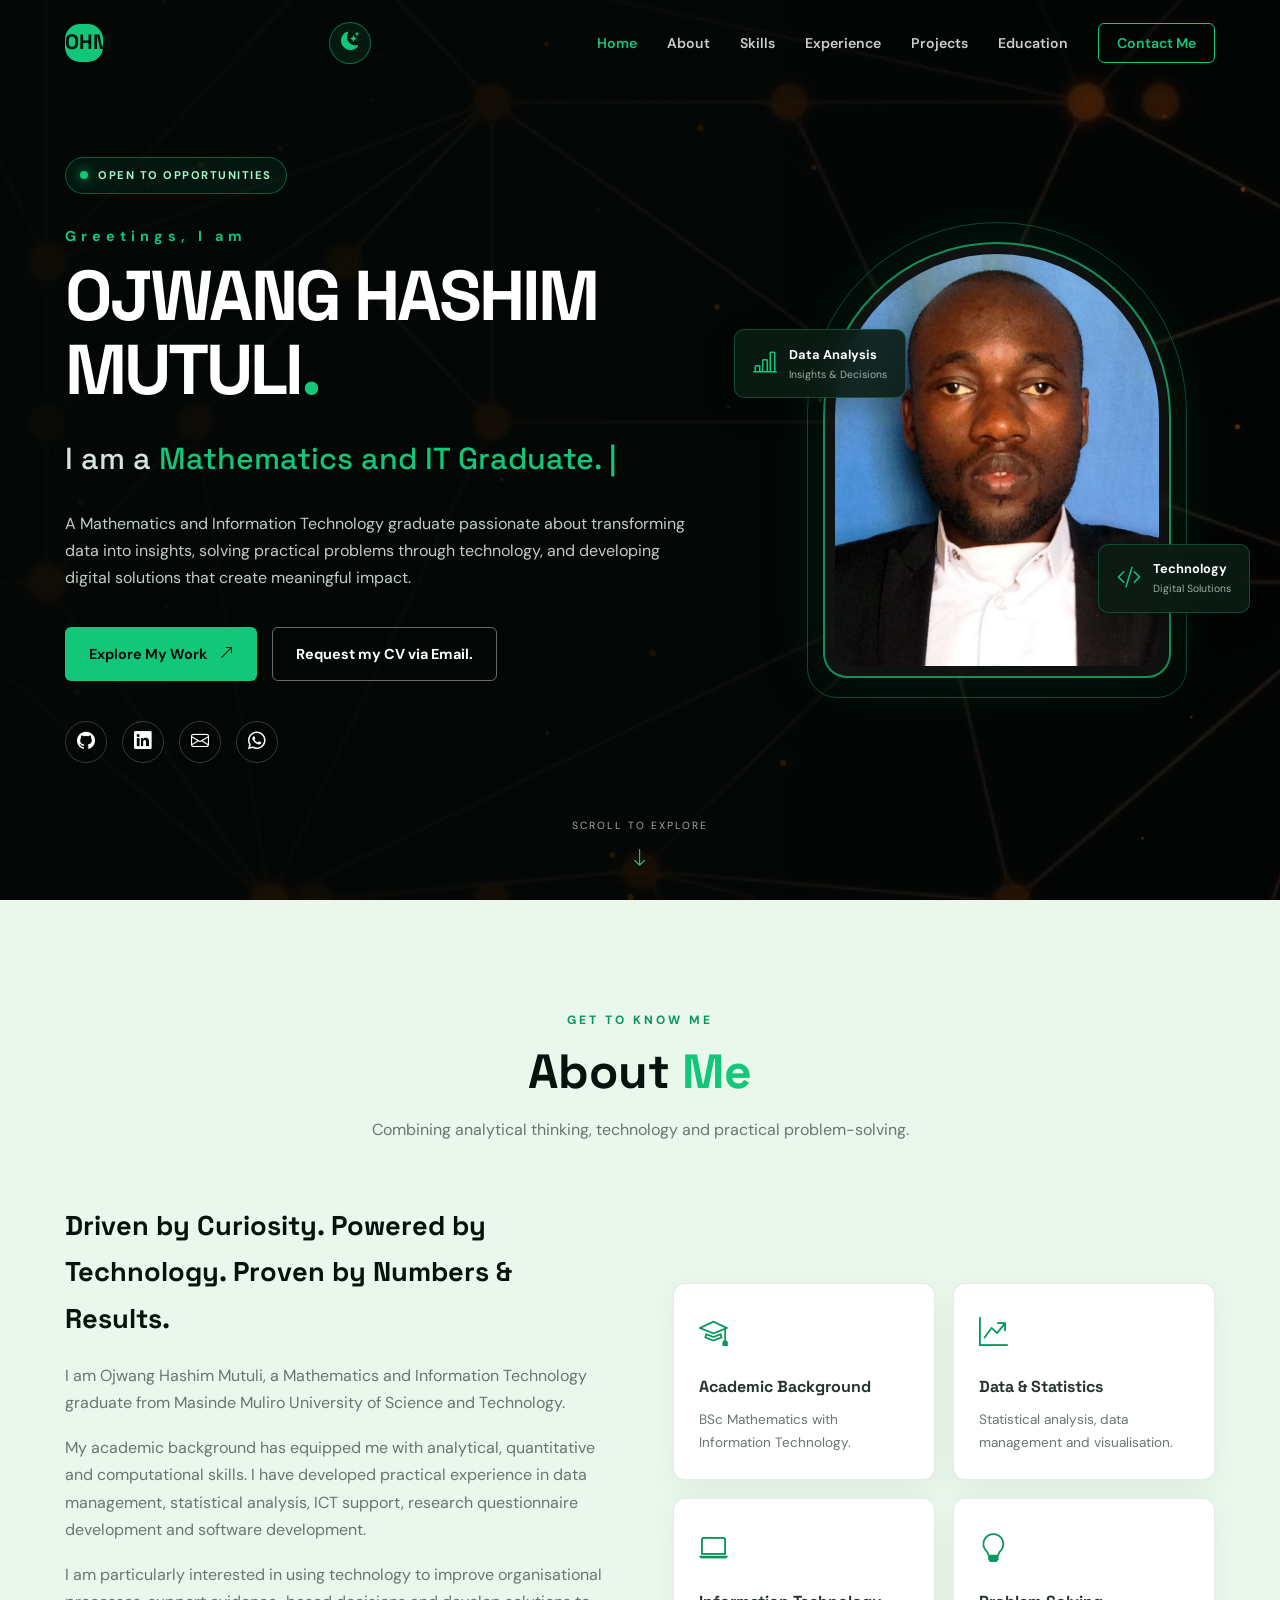
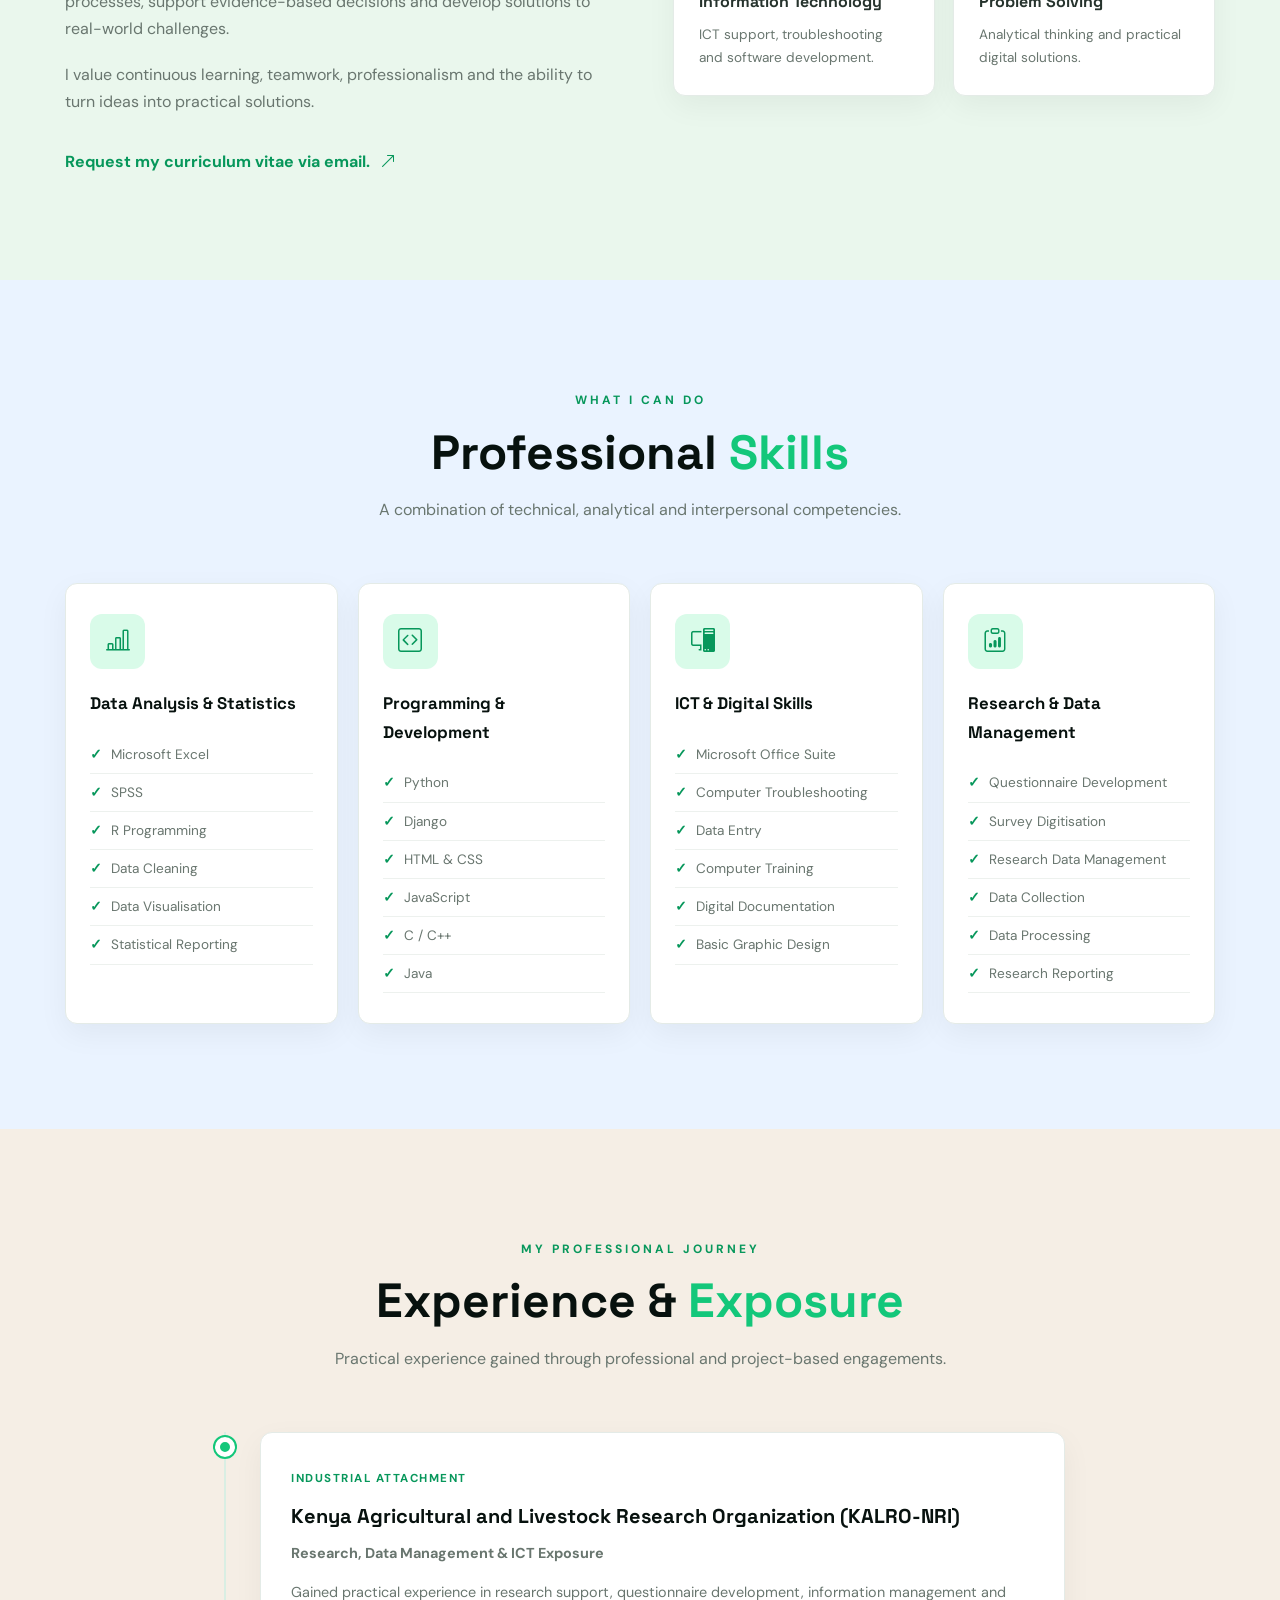
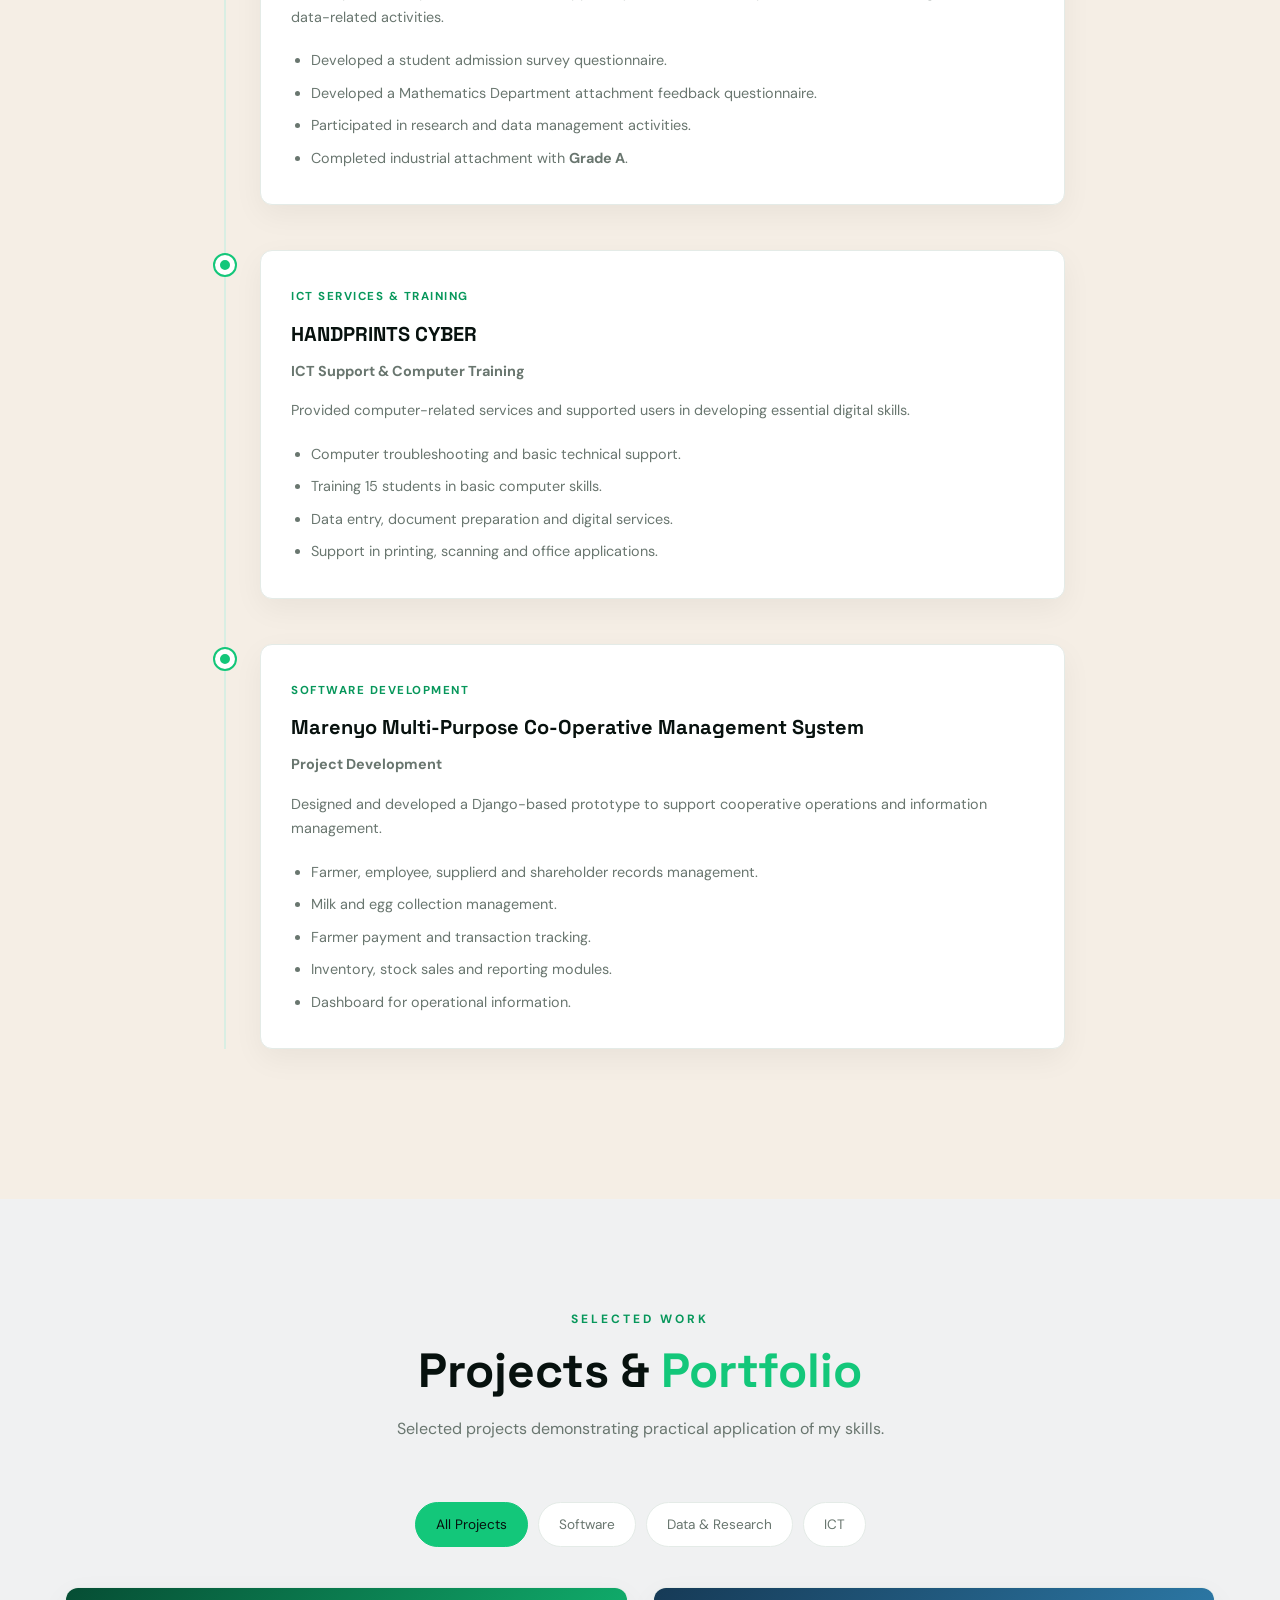
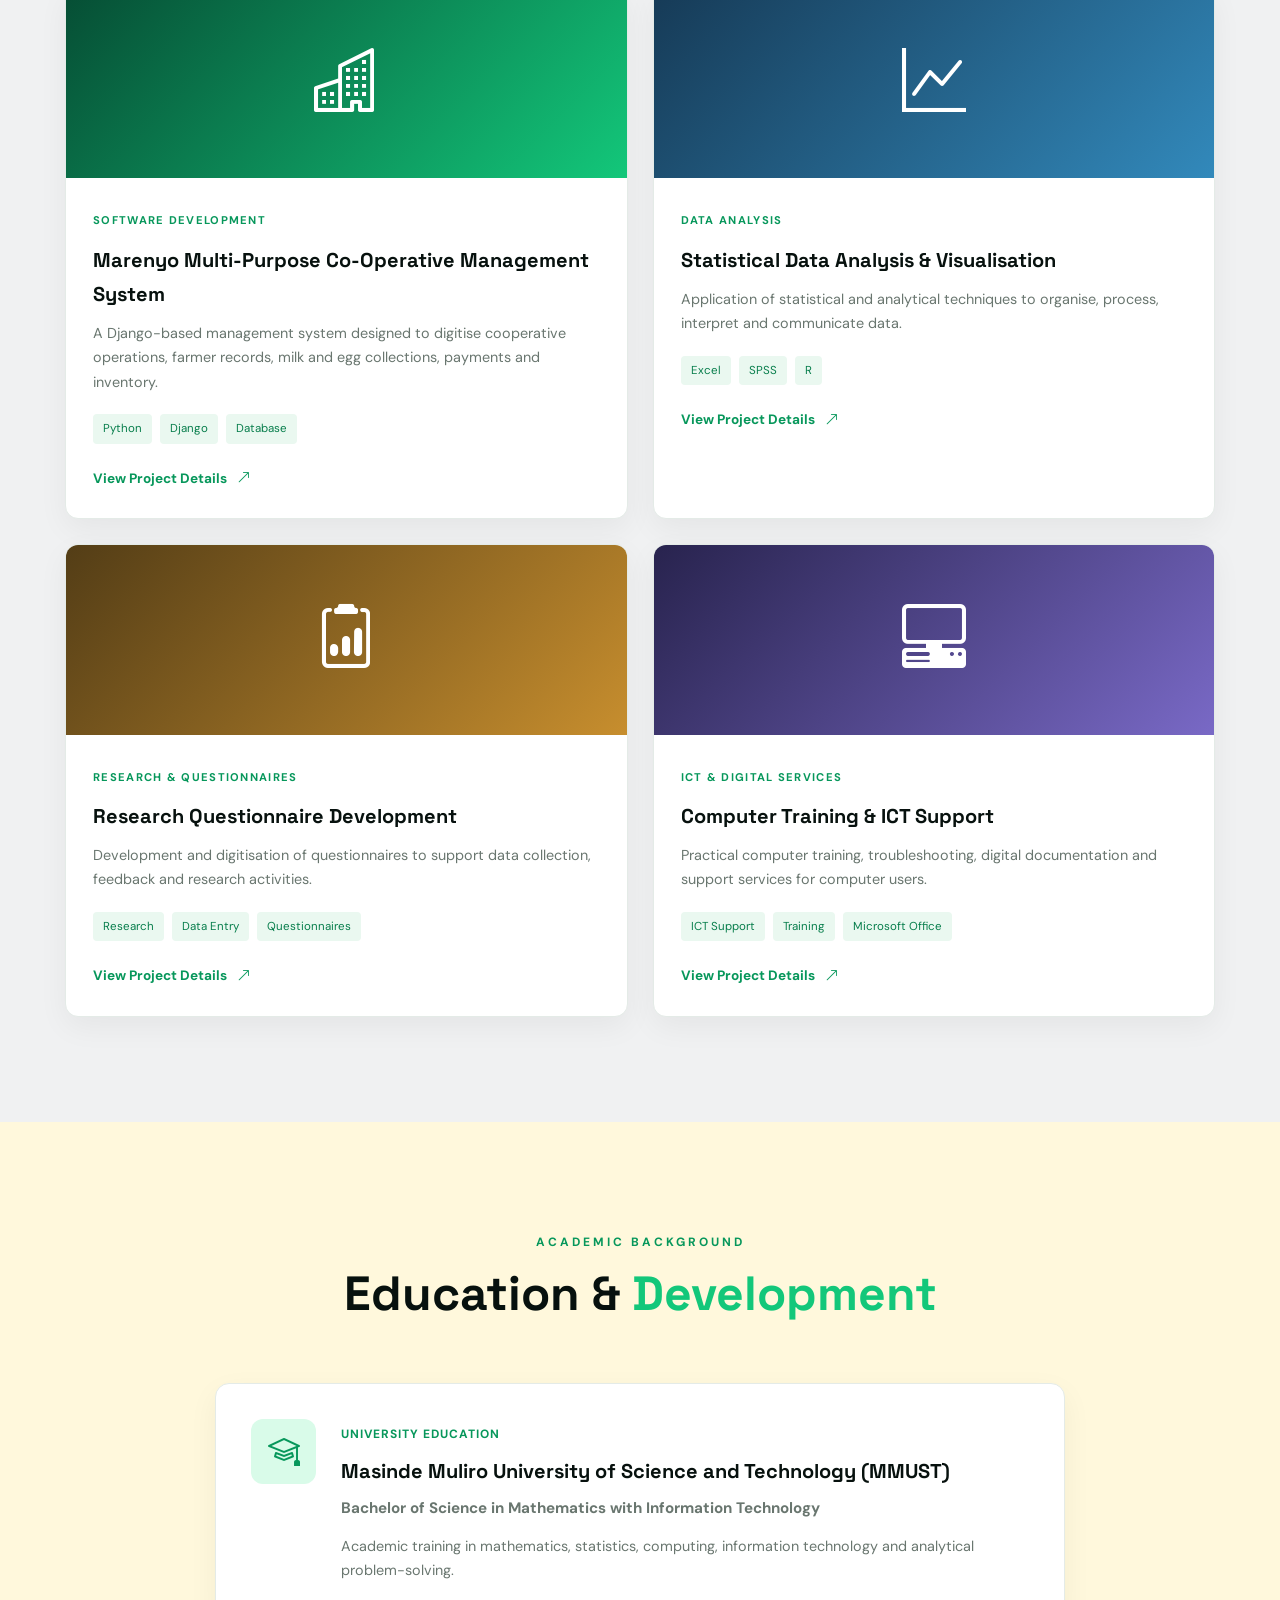
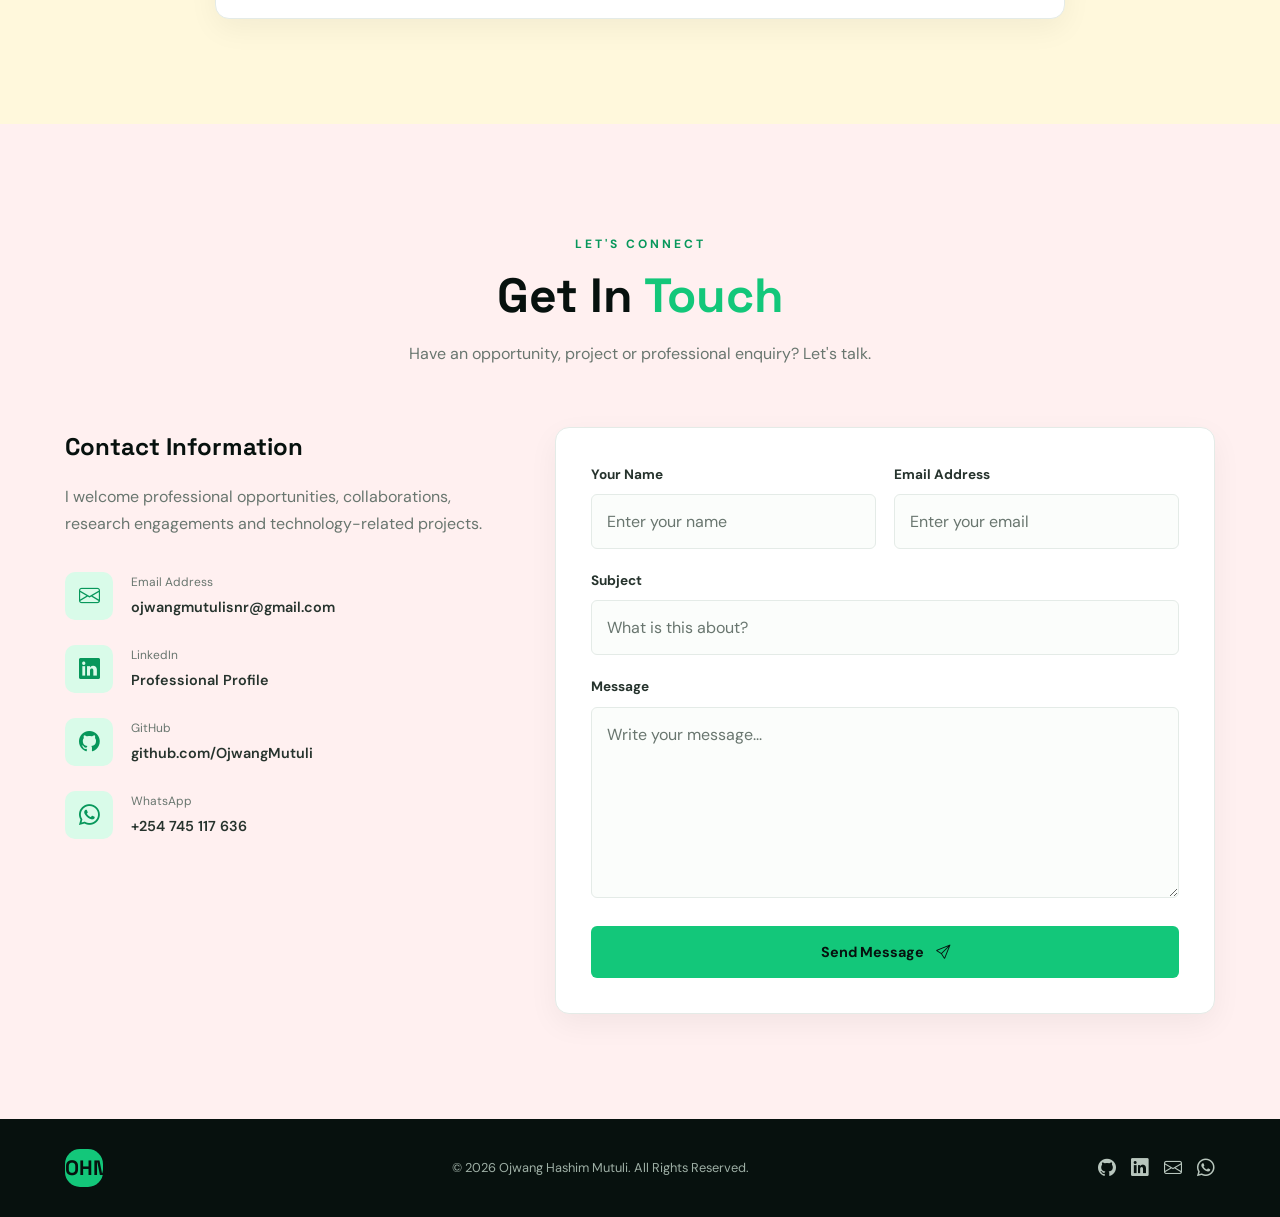
==== index.html @ 0deeaf87 "Add files via upload" ====
<!DOCTYPE html>
<html lang="en">
<head>
    <meta charset="UTF-8">
    <meta name="viewport" content="width=device-width, initial-scale=1.0">

    <meta name="description" content="Official professional portfolio of Ojwang Hashim Mutuli - Mathematics, ICT, Data Analysis, Research and Software Development.">
    <meta name="author" content="Ojwang Hashim Mutuli">

    <title>OJWANG HASHIM MUTULI | Portfolio</title>

    <link rel="stylesheet" href="css/style.css">

    <!-- Google Fonts -->
    <link rel="preconnect" href="https://fonts.googleapis.com">
    <link rel="preconnect" href="https://fonts.gstatic.com" crossorigin>
    <link href="https://fonts.googleapis.com/css2?family=DM+Sans:wght@400;500;600;700&family=Space+Grotesk:wght@400;500;600;700&display=swap" rel="stylesheet">

    <!-- Bootstrap Icons -->
    <link rel="stylesheet" href="https://cdn.jsdelivr.net/npm/bootstrap-icons@1.11.3/font/bootstrap-icons.min.css">
</head>

<body>

    <!-- PAGE LOADER -->
    <div class="loader" id="loader">
        <div class="loader-circle"></div>
        <p>OJWANG HASHIM MUTULI</p>
    </div>

    <!-- NAVIGATION -->
    <header class="header" id="header">

        <nav class="navbar container">

            <a href="#home" class="logo">
                <span class="logo-icon">OHM</span>
            </a>

            <button id="themeToggle" class="theme-toggle"
                    aria-label="Switch colour theme"
                    title="Switch colour theme">
                <i class="bi bi-moon-stars-fill"></i>
            </button>

            <button class="menu-toggle" id="menuToggle" aria-label="Toggle navigation">
                <i class="bi bi-list"></i>
            </button>

            <ul class="nav-links" id="navLinks">
                <li><a href="#home" class="nav-link active">Home</a></li>
                <li><a href="#about" class="nav-link">About</a></li>
                <li><a href="#skills" class="nav-link">Skills</a></li>
                <li><a href="#experience" class="nav-link">Experience</a></li>
                <li><a href="#projects" class="nav-link">Projects</a></li>
                <li><a href="#education" class="nav-link">Education</a></li>
                <li><a href="#contact" class="nav-link contact-nav">Contact Me</a></li>
            </ul>

        </nav>

    </header>


    <!-- HERO SECTION -->
    <section class="hero" id="home">

        <!-- Animated image background -->
        <div class="hero-background"></div>

        <!-- Moving network particles -->
        <canvas id="networkCanvas"></canvas>

        <div class="hero-overlay"></div>

        <div class="container hero-container">

            <div class="hero-content reveal">

                <div class="availability">
                    <span class="availability-dot"></span>
                    OPEN TO OPPORTUNITIES
                </div>

                <p class="hero-intro">Greetings, I am</p>

                <h1>
                    OJWANG HASHIM
                    <span class="hero-name">MUTULI<span class="green-text">.</span></span>
                </h1>

                <h2>
                    I am a <span id="typingText"></span>
                    <span class="typing-cursor">|</span>
                </h2>

                <p class="hero-description">
                    A Mathematics and Information Technology graduate passionate
                    about transforming data into insights, solving practical
                    problems through technology, and developing digital solutions
                    that create meaningful impact.
                </p>

                <div class="hero-buttons">

                    <a href="#projects" class="btn btn-primary">
                        Explore My Work
                        <i class="bi bi-arrow-up-right"></i>
                    </a>

                    <a href="#home"
                       class="btn btn-outline"
                       target="_blank">
                        Request my CV via Email.
                    </a>
                    

                </div>

                <div class="social-links">

                    <a href="https://github.com/OjwangMutuli" target="_blank" aria-label="GitHub">
                        <i class="bi bi-github"></i>
                    </a>

                    <a href="https://www.linkedin.com/in/ojwangmutuli-hashim-46a877250?utm_source=share&utm_campaign=share_via&utm_content=profile&utm_medium=android_app/"
                       target="_blank" aria-label="LinkedIn">
                        <i class="bi bi-linkedin"></i>
                    </a>

                    <a href="mailto:ojwangmutulisnr@gmail.com" aria-label="Email">
                        <i class="bi bi-envelope"></i>
                    </a>

                    <a href="https://wa.me/254745117636" aria-label="WhatsApp">
                        <i class="bi bi-whatsapp"></i>
                    </a>

                </div>

            </div>

            <div class="hero-image reveal">


                <div class="profile-frame">

                    <div class="profile-decoration"></div>
                
                    <!-- Original photograph -->
                    <img
                        src="assets/images/profile.JPG"
                        alt="Portrait of Ojwang Hashim Mutuli"
                        id="profileSource"
                    >
</div>
                

                <div class="floating-card card-one">
                    <i class="bi bi-bar-chart-line"></i>
                    <div>
                        <strong>Data Analysis</strong>
                        <small>Insights & Decisions</small>
                    </div>
                </div>

                <div class="floating-card card-two">
                    <i class="bi bi-code-slash"></i>
                    <div>
                        <strong>Technology</strong>
                        <small>Digital Solutions</small>
                    </div>
                </div>

            </div>

        </div>

        <a href="#about" class="scroll-indicator">
            <span>SCROLL TO EXPLORE</span>
            <i class="bi bi-arrow-down"></i>
        </a>

    </section>


    <!-- ABOUT SECTION -->
    <section class="section about-section" id="about">

        <div class="container">

            <div class="section-heading reveal">
                <span class="section-label">GET TO KNOW ME</span>
                <h2>About <span class="green-text">Me</span></h2>
                <p>Combining analytical thinking, technology and practical problem-solving.</p>
            </div>

            <div class="about-grid">

                <div class="about-text reveal">

                    <h3>Driven by Curiosity. Powered by Technology. Proven by Numbers & Results.</h3>

                    <p>
                        I am Ojwang Hashim Mutuli, a Mathematics and Information
                        Technology graduate from Masinde Muliro University of
                        Science and Technology.
                    </p>

                    <p>
                        My academic background has equipped me with analytical,
                        quantitative and computational skills. I have developed
                        practical experience in data management, statistical
                        analysis, ICT support, research questionnaire development
                        and software development.
                    </p>

                    <p>
                        I am particularly interested in using technology to
                        improve organisational processes, support evidence-based
                        decisions and develop solutions to real-world challenges.
                    </p>

                    <p>
                        I value continuous learning, teamwork, professionalism
                        and the ability to turn ideas into practical solutions.
                    </p>

                    <a href="mailto:ojwangmutulisnr@gmail.com"
                       class="text-link"
                       target="_blank">
                        Request my curriculum vitae via email.
                        <i class="bi bi-arrow-up-right"></i>
                    </a>

                </div>

                <div class="about-cards reveal">

                    <div class="info-card">
                        <i class="bi bi-mortarboard"></i>
                        <h4>Academic Background</h4>
                        <p>BSc Mathematics with Information Technology.</p>
                    </div>

                    <div class="info-card">
                        <i class="bi bi-graph-up-arrow"></i>
                        <h4>Data & Statistics</h4>
                        <p>Statistical analysis, data management and visualisation.</p>
                    </div>

                    <div class="info-card">
                        <i class="bi bi-laptop"></i>
                        <h4>Information Technology</h4>
                        <p>ICT support, troubleshooting and software development.</p>
                    </div>

                    <div class="info-card">
                        <i class="bi bi-lightbulb"></i>
                        <h4>Problem Solving</h4>
                        <p>Analytical thinking and practical digital solutions.</p>
                    </div>

                </div>

            </div>

        </div>

    </section>


    <!-- SKILLS SECTION -->
    <section class="section skills-section" id="skills">

        <div class="container">

            <div class="section-heading reveal">
                <span class="section-label">WHAT I CAN DO</span>
                <h2>Professional <span class="green-text">Skills</span></h2>
                <p>A combination of technical, analytical and interpersonal competencies.</p>
            </div>

            <div class="skills-grid">

                <div class="skill-card reveal">
                    <div class="skill-icon"><i class="bi bi-bar-chart-line"></i></div>
                    <h3>Data Analysis & Statistics</h3>
                    <ul>
                        <li>Microsoft Excel</li>
                        <li>SPSS</li>
                        <li>R Programming</li>
                        <li>Data Cleaning</li>
                        <li>Data Visualisation</li>
                        <li>Statistical Reporting</li>
                    </ul>
                </div>

                <div class="skill-card reveal">
                    <div class="skill-icon"><i class="bi bi-code-square"></i></div>
                    <h3>Programming & Development</h3>
                    <ul>
                        <li>Python</li>
                        <li>Django</li>
                        <li>HTML & CSS</li>
                        <li>JavaScript</li>
                        <li>C / C++</li>
                        <li>Java</li>
                    </ul>
                </div>

                <div class="skill-card reveal">
                    <div class="skill-icon"><i class="bi bi-pc-display"></i></div>
                    <h3>ICT & Digital Skills</h3>
                    <ul>
                        <li>Microsoft Office Suite</li>
                        <li>Computer Troubleshooting</li>
                        <li>Data Entry</li>
                        <li>Computer Training</li>
                        <li>Digital Documentation</li>
                        <li>Basic Graphic Design</li>
                    </ul>
                </div>

                <div class="skill-card reveal">
                    <div class="skill-icon"><i class="bi bi-clipboard-data"></i></div>
                    <h3>Research & Data Management</h3>
                    <ul>
                        <li>Questionnaire Development</li>
                        <li>Survey Digitisation</li>
                        <li>Research Data Management</li>
                        <li>Data Collection</li>
                        <li>Data Processing</li>
                        <li>Research Reporting</li>
                    </ul>
                </div>

            </div>

        </div>

    </section>


    <!-- EXPERIENCE SECTION -->
    <section class="section experience-section" id="experience">

        <div class="container">

            <div class="section-heading reveal">
                <span class="section-label">MY PROFESSIONAL JOURNEY</span>
                <h2>Experience & <span class="green-text">Exposure</span></h2>
                <p>Practical experience gained through professional and project-based engagements.</p>
            </div>

            <div class="timeline">

                <div class="timeline-item reveal">

                    <div class="timeline-marker"></div>

                    <div class="timeline-content">

                        <span class="timeline-date">Industrial Attachment</span>

                        <h3>Kenya Agricultural and Livestock Research Organization (KALRO-NRI)</h3>

                        <h4>Research, Data Management & ICT Exposure</h4>

                        <p>
                            Gained practical experience in research support,
                            questionnaire development, information management
                            and data-related activities.
                        </p>

                        <ul>
                            <li>Developed a student admission survey questionnaire.</li>
                            <li>Developed a Mathematics Department attachment feedback questionnaire.</li>
                            <li>Participated in research and data management activities.</li>
                            <li>Completed industrial attachment with <strong>Grade A</strong>.</li>
                        </ul>

                    </div>

                </div>


                <div class="timeline-item reveal">

                    <div class="timeline-marker"></div>

                    <div class="timeline-content">

                        <span class="timeline-date">ICT Services & Training</span>

                        <h3>HANDPRINTS CYBER</h3>

                        <h4>ICT Support & Computer Training</h4>

                        <p>
                            Provided computer-related services and supported
                            users in developing essential digital skills.
                        </p>

                        <ul>
                            <li>Computer troubleshooting and basic technical support.</li>
                            <li>Training 15 students in basic computer skills.</li>
                            <li>Data entry, document preparation and digital services.</li>
                            <li>Support in printing, scanning and office applications.</li>
                        </ul>

                    </div>

                </div>


                <div class="timeline-item reveal">

                    <div class="timeline-marker"></div>

                    <div class="timeline-content">

                        <span class="timeline-date">Software Development</span>

                        <h3>Marenyo Multi-Purpose Co-Operative Management System</h3>

                        <h4>Project Development</h4>

                        <p>
                            Designed and developed a Django-based prototype
                            to support cooperative operations and information management.
                        </p>

                        <ul>
                            <li>Farmer, employee, supplierd and shareholder records management.</li>
                            <li>Milk and egg collection management.</li>
                            <li>Farmer payment and transaction tracking.</li>
                            <li>Inventory, stock sales and reporting modules.</li>
                            <li>Dashboard for operational information.</li>
                        </ul>

                    </div>

                </div>

            </div>

        </div>

    </section>


    <!-- PROJECTS SECTION -->
    <section class="section projects-section" id="projects">

        <div class="container">

            <div class="section-heading reveal">
                <span class="section-label">SELECTED WORK</span>
                <h2>Projects & <span class="green-text">Portfolio</span></h2>
                <p>Selected projects demonstrating practical application of my skills.</p>
            </div>

            <div class="project-filters reveal">

                <button class="filter-btn active" data-filter="all">All Projects</button>
                <button class="filter-btn" data-filter="software">Software</button>
                <button class="filter-btn" data-filter="data">Data & Research</button>
                <button class="filter-btn" data-filter="ict">ICT</button>

            </div>

            <div class="projects-grid">

                <article class="project-card reveal" data-category="software">

                    <div class="project-image project-image-one">
                        <i class="bi bi-buildings"></i>
                    </div>

                    <div class="project-body">

                        <span class="project-category">SOFTWARE DEVELOPMENT</span>

                        <h3>Marenyo Multi-Purpose Co-Operative Management System</h3>

                        <p>
                            A Django-based management system designed to
                            digitise cooperative operations, farmer records,
                            milk and egg collections, payments and inventory.
                        </p>

                        <div class="project-tags">
                            <span>Python</span>
                            <span>Django</span>
                            <span>Database</span>
                        </div>

                        <button class="project-details"
                                data-title="Marenyo Multi-Purpose Co-Operative Management System"
                                data-description="A Django-based cooperative management prototype designed to improve record keeping, collection management, payment tracking, inventory management and reporting."
                                data-tools="Python, Django, HTML, CSS, JavaScript and relational databases."
                                data-role="System design, development, database management and implementation of core modules.">
                            View Project Details
                            <i class="bi bi-arrow-up-right"></i>
                        </button>

                    </div>

                </article>


                <article class="project-card reveal" data-category="data">

                    <div class="project-image project-image-two">
                        <i class="bi bi-graph-up"></i>
                    </div>

                    <div class="project-body">

                        <span class="project-category">DATA ANALYSIS</span>

                        <h3>Statistical Data Analysis & Visualisation</h3>

                        <p>
                            Application of statistical and analytical
                            techniques to organise, process, interpret
                            and communicate data.
                        </p>

                        <div class="project-tags">
                            <span>Excel</span>
                            <span>SPSS</span>
                            <span>R</span>
                        </div>

                        <button class="project-details"
                                data-title="Statistical Data Analysis & Visualisation"
                                data-description="A collection of statistical and analytical work involving data preparation, cleaning, descriptive analysis, interpretation and visualisation."
                                data-tools="Microsoft Excel, SPSS and R Programming."
                                data-role="Data preparation, statistical analysis, interpretation and reporting.">
                            View Project Details
                            <i class="bi bi-arrow-up-right"></i>
                        </button>

                    </div>

                </article>


                <article class="project-card reveal" data-category="data">

                    <div class="project-image project-image-three">
                        <i class="bi bi-clipboard2-data"></i>
                    </div>

                    <div class="project-body">

                        <span class="project-category">RESEARCH & QUESTIONNAIRES</span>

                        <h3>Research Questionnaire Development</h3>

                        <p>
                            Development and digitisation of questionnaires
                            to support data collection, feedback and
                            research activities.
                        </p>

                        <div class="project-tags">
                            <span>Research</span>
                            <span>Data Entry</span>
                            <span>Questionnaires</span>
                        </div>

                        <button class="project-details"
                                data-title="Research Questionnaire Development"
                                data-description="Questionnaire development work undertaken during industrial attachment, including a student admission survey and a Mathematics Department attachment feedback questionnaire."
                                data-tools="Digital forms, questionnaire design and data management tools."
                                data-role="Questionnaire design, organisation of questions and support for research data collection.">
                            View Project Details
                            <i class="bi bi-arrow-up-right"></i>
                        </button>

                    </div>

                </article>


                <article class="project-card reveal" data-category="ict">

                    <div class="project-image project-image-four">
                        <i class="bi bi-pc-display-horizontal"></i>
                    </div>

                    <div class="project-body">

                        <span class="project-category">ICT & DIGITAL SERVICES</span>

                        <h3>Computer Training & ICT Support</h3>

                        <p>
                            Practical computer training, troubleshooting,
                            digital documentation and support services
                            for computer users.
                        </p>

                        <div class="project-tags">
                            <span>ICT Support</span>
                            <span>Training</span>
                            <span>Microsoft Office</span>
                        </div>

                        <button class="project-details"
                                data-title="Computer Training & ICT Support"
                                data-description="Practical ICT support and computer training activities at HANDPRINTS CYBER, including basic computer skills training for 15 students."
                                data-tools="Windows, Microsoft Office and common computer applications."
                                data-role="Computer troubleshooting, user support, training and digital services.">
                            View Project Details
                            <i class="bi bi-arrow-up-right"></i>
                        </button>

                    </div>

                </article>

            </div>

        </div>

    </section>


    <!-- EDUCATION SECTION -->
    <section class="section education-section" id="education">

        <div class="container">

            <div class="section-heading reveal">
                <span class="section-label">ACADEMIC BACKGROUND</span>
                <h2>Education & <span class="green-text">Development</span></h2>
            </div>

            <div class="education-card reveal">

                <div class="education-icon">
                    <i class="bi bi-mortarboard"></i>
                </div>

                <div>

                    <span class="education-date">University Education</span>

                    <h3>Masinde Muliro University of Science and Technology (MMUST)</h3>

                    <h4>Bachelor of Science in Mathematics with Information Technology</h4>

                    <p>
                        Academic training in mathematics, statistics,
                        computing, information technology and analytical
                        problem-solving.
                    </p>

                </div>

            </div>

        </div>

    </section>


    <!-- CONTACT SECTION -->
    <section class="section contact-section" id="contact">

        <div class="container">

            <div class="section-heading reveal">
                <span class="section-label">LET'S CONNECT</span>
                <h2>Get In <span class="green-text">Touch</span></h2>
                <p>Have an opportunity, project or professional enquiry? Let's talk.</p>
            </div>

            <div class="contact-grid">

                <div class="contact-information reveal">

                    <h3>Contact Information</h3>

                    <p>
                        I welcome professional opportunities, collaborations,
                        research engagements and technology-related projects.
                    </p>

                    <div class="contact-item">
                        <i class="bi bi-envelope"></i>
                        <div>
                            <small>Email Address</small>
                            <a href="mailto:ojwangmutulisnr@gmail.com">
                                ojwangmutulisnr@gmail.com
                            </a>
                        </div>
                    </div>

                    <div class="contact-item">
                        <i class="bi bi-linkedin"></i>
                        <div>
                            <small>LinkedIn</small>
                            <a href="https://www.linkedin.com/in/ojwangmutuli-hashim-46a877250?utm_source=share&utm_campaign=share_via&utm_content=profile&utm_medium=android_app/"
                               target="_blank">
                                Professional Profile
                            </a>
                        </div>
                    </div>

                    <div class="contact-item">
                        <i class="bi bi-github"></i>
                        <div>
                            <small>GitHub</small>
                            <a href="https://github.com/OjwangMutuli"
                               target="_blank">
                                github.com/OjwangMutuli
                            </a>
                        </div>
                    </div>

                    <div class="contact-item">
                        <i class="bi bi-whatsapp"></i>
                        <div>
                            <small>WhatsApp</small>
                            <a href="https://wa.me/254745117636"
                               target="_blank">
                                +254 745 117 636
                            </a>
                        </div>
                    </div>                    
                    
                </div>


                <div class="contact-form-container reveal">

                    <form action="https://formsubmit.co/ojwangmutulisnr@gmail.com"
                          method="POST"
                          class="contact-form">

                        <input type="hidden" name="_subject"
                               value="New Portfolio Website Enquiry">

                        <input type="hidden" name="_captcha" value="true">

                        <input type="hidden" name="_template" value="table">

                        <input type="hidden" name="_next"
                               value="https://github.com/OjwangMutuli">

                        <div class="form-row">

                            <div class="form-group">
                                <label for="name">Your Name</label>
                                <input type="text" id="name" name="name"
                                       placeholder="Enter your name" required>
                            </div>

                            <div class="form-group">
                                <label for="email">Email Address</label>
                                <input type="email" id="email" name="email"
                                       placeholder="Enter your email" required>
                            </div>

                        </div>

                        <div class="form-group">
                            <label for="subject">Subject</label>
                            <input type="text" id="subject" name="subject"
                                   placeholder="What is this about?" required>
                        </div>

                        <div class="form-group">
                            <label for="message">Message</label>
                            <textarea id="message" name="message"
                                      rows="6"
                                      placeholder="Write your message..."
                                      required></textarea>
                        </div>

                        <button type="submit" class="btn btn-primary submit-btn">
                            Send Message
                            <i class="bi bi-send"></i>
                        </button>

                    </form>

                </div>

            </div>

        </div>

    </section>


    <!-- FOOTER -->
    <footer class="footer">

        <div class="container footer-container">

            <a href="#home" class="logo footer-logo">
                <span class="logo-icon">OHM</span>
                </span></span>
            </a>

            <p>
                © <span id="year"></span> Ojwang Hashim Mutuli.
                All Rights Reserved.
            </p>

            <div class="footer-socials">

                <a href="https://github.com/OjwangMutuli" target="_blank">
                    <i class="bi bi-github"></i>
                </a>

                <a href="https://www.linkedin.com/in/ojwangmutuli-hashim-46a877250?utm_source=share&utm_campaign=share_via&utm_content=profile&utm_medium=android_app/"
                   target="_blank">
                    <i class="bi bi-linkedin"></i>
                </a>

                <a href="mailto:ojwangmutulisnr@gmail.com">
                    <i class="bi bi-envelope"></i>
                </a>

                
                <a href="https://wa.me/254745117636"
                    class="contact-card">

                    <i class="bi bi-whatsapp"></i>
                </a>

            </div>

        </div>

    </footer>


    <!-- PROJECT DETAILS MODAL -->
    <div class="modal" id="projectModal">

        <div class="modal-content">

            <button class="modal-close" id="modalClose" aria-label="Close">
                <i class="bi bi-x-lg"></i>
            </button>

            <span class="section-label">PROJECT DETAILS</span>

            <h2 id="modalTitle"></h2>

            <p id="modalDescription"></p>

            <h4>Technologies / Tools</h4>
            <p id="modalTools"></p>

            <h4>My Role</h4>
            <p id="modalRole"></p>

        </div>

    </div>


    <!-- BACK TO TOP -->
    <button id="backToTop" class="back-to-top" aria-label="Back to top">
        <i class="bi bi-arrow-up"></i>
    </button>


    <script src="js/script.js"></script>

</body>
</html>
---- css/style.css ----
/* =========================================
   LIGHT / DARK THEME SYSTEM
========================================= */

/* Default light theme */
:root {
    color-scheme: light;

    --theme-bg: #ffffff;
    --theme-bg-alt: #f6f9f7;
    --theme-card: #ffffff;

    --theme-text: #26332d;
    --theme-heading: #07110e;
    --theme-muted: #69766f;

    --theme-border: #e4ebe7;
    --theme-input: #fbfdfb;

    --theme-shadow: rgba(0, 0, 0, 0.05);
}

/* Dark theme */
html[data-theme="dark"] {
    color-scheme: dark;

    --theme-bg: #0b1510;
    --theme-bg-alt: #101e17;
    --theme-card: #14231a;

    --theme-text: #d8e4dc;
    --theme-heading: #f2faf5;
    --theme-muted: #a2b2a8;

    --theme-border: #263a2e;
    --theme-input: #101c15;

    --theme-shadow: rgba(0, 0, 0, 0.2);
}

/* Main page */
body {
    background: var(--theme-bg);
    color: var(--theme-text);
    transition: background 0.3s ease, color 0.3s ease;
}

/* Sections */
.about-section,
.experience-section,
.education-section {
    background: var(--theme-bg);
}

.skills-section,
.projects-section,
.contact-section {
    background: var(--theme-bg-alt);
}

/* Headings */
.section-heading h2,
.about-text h3,
.skill-card h3,
.timeline-content h3,
.project-body h3,
.education-card h3,
.contact-information h3 {
    color: var(--theme-heading);
}

/* General text */
.about-text p,
.info-card p,
.skill-card li,
.timeline-content p,
.timeline-content li,
.project-body p,
.education-card p,
.education-card h4,
.contact-information > p {
    color: var(--theme-muted);
}

/* Cards */
.info-card,
.skill-card,
.timeline-content,
.project-card,
.education-card,
.contact-form-container {
    background: var(--theme-card);
    border-color: var(--theme-border);
    box-shadow: 0 10px 30px var(--theme-shadow);
}

/* Borders */
.skill-card li {
    border-color: var(--theme-border);
}

/* Contact form */
.form-group input,
.form-group textarea {
    background: var(--theme-input);
    color: var(--theme-text);
    border-color: var(--theme-border);
}

.form-group input::placeholder,
.form-group textarea::placeholder {
    color: var(--theme-muted);
}

/* Contact details */
.contact-item a {
    color: var(--theme-text);
}

/* Education and project modal */
.modal-content {
    background: var(--theme-card);
    color: var(--theme-text);
}

.modal-content h2,
.modal-content h4 {
    color: var(--theme-heading);
}

.modal-content p {
    color: var(--theme-muted);
}

.modal-close {
    background: var(--theme-bg-alt);
    color: var(--theme-text);
}

/* Keep the hero and footer dark in both modes */
.hero,
.footer {
    background-color: #07110e;
}

/* Theme button */
.theme-toggle {
    width: 42px;
    height: 42px;
    display: grid;
    place-items: center;
    border: 1px solid rgba(19, 199, 122, 0.5);
    border-radius: 50%;
    background: rgba(19, 199, 122, 0.1);
    color: var(--primary);
    font-size: 1.15rem;
    transition: all 0.3s ease;
    flex-shrink: 0;
}

.theme-toggle:hover {
    background: var(--primary);
    color: #07110e;
    transform: rotate(20deg);
}

/* Mobile theme button */
@media (max-width: 768px) {
    .theme-toggle {
        margin-left: auto;
        margin-right: 15px;
    }
}

/* =========================================
   GLOBAL SETTINGS
========================================= */

:root {
    --primary: #13c77a;
    --primary-dark: #07975b;
    --primary-light: #d9fbe9;

    --dark: #07110e;
    --dark-secondary: #101b17;

    --text: #26332d;
    --muted: #69766f;

    --white: #ffffff;
    --light: #f6f9f7;

    --border: #e4ebe7;

    --font-main: 'DM Sans', sans-serif;
    --font-heading: 'Space Grotesk', sans-serif;

    --transition: 0.3s ease;
}

* {
    margin: 0;
    padding: 0;
    box-sizing: border-box;
    scroll-behavior: smooth;
}

body {
    font-family: var(--font-main);
    color: var(--text);
    background: var(--white);
    line-height: 1.7;
    overflow-x: hidden;
}

a {
    text-decoration: none;
    color: inherit;
}

button,
input,
textarea {
    font: inherit;
}

button {
    cursor: pointer;
}

.container {
    width: min(1150px, 90%);
    margin: auto;
}

.green-text {
    color: var(--primary);
}

.section {
    padding: 105px 0;
}

.section-heading {
    text-align: center;
    margin-bottom: 60px;
}

.section-label {
    display: inline-block;
    color: var(--primary-dark);
    font-size: 0.75rem;
    font-weight: 700;
    letter-spacing: 3px;
    margin-bottom: 13px;
}

.section-heading h2 {
    font-family: var(--font-heading);
    font-size: clamp(2rem, 4vw, 3rem);
    line-height: 1.2;
    margin-bottom: 15px;
    color: var(--dark);
}

.section-heading p {
    color: var(--muted);
    max-width: 650px;
    margin: auto;
}


/* =========================================
   LOADER
========================================= */

.loader {
    position: fixed;
    inset: 0;
    z-index: 9999;
    background: var(--dark);
    display: flex;
    flex-direction: column;
    align-items: center;
    justify-content: center;
    gap: 20px;
    color: white;
    transition: opacity 0.5s ease, visibility 0.5s ease;
}

.loader.hide {
    opacity: 0;
    visibility: hidden;
}

.loader-circle {
    width: 50px;
    height: 50px;
    border: 3px solid rgba(255,255,255,0.15);
    border-top-color: var(--primary);
    border-radius: 50%;
    animation: spin 1s linear infinite;
}

.loader p {
    font-size: 0.8rem;
    letter-spacing: 4px;
}

@keyframes spin {
    to {
        transform: rotate(360deg);
    }
}


/* =========================================
   NAVIGATION
========================================= */

.header {
    position: fixed;
    top: 0;
    left: 0;
    width: 100%;
    z-index: 1000;
    transition: var(--transition);
}

.header.scrolled {
    background: rgba(7, 17, 14, 0.96);
    backdrop-filter: blur(15px);
    box-shadow: 0 5px 25px rgba(0,0,0,0.15);
}

.navbar {
    height: 85px;
    display: flex;
    align-items: center;
    justify-content: space-between;
}

.logo {
    display: flex;
    align-items: center;
    gap:10px;
    font-family: var(--font-heading);
    font-size: 1.3rem;
    font-weight: 700;
    color: white;
}

.logo-icon {
    width: 38px;
    height: 38px;
    background: var(--primary);
    display: grid;
    place-items: center;
    border-radius: 15px;
    color: var(--dark);
}

.nav-links {
    display: flex;
    align-items: center;
    gap: 30px;
    list-style: none;
}

.nav-link {
    font-size: 0.88rem;
    font-weight: 600;
    color: rgba(255,255,255,0.8);
    transition: var(--transition);
}

.nav-link:hover,
.nav-link.active {
    color: var(--primary);
}

.contact-nav {
    border: 1px solid var(--primary);
    padding: 10px 18px;
    border-radius: 6px;
    color: var(--primary);
}

.contact-nav:hover {
    background: var(--primary);
    color: var(--dark);
}

.menu-toggle {
    display: none;
    border: none;
    background: none;
    color: white;
    font-size: 1.8rem;
}


/* =========================================
   HERO SECTION
========================================= */

.hero {
    position: relative;
    min-height: 100vh;
    display: flex;
    align-items: center;
    overflow: hidden;
    background: #050505;
    color: white;
    isolation: isolate;
}

.hero-background {
    position: absolute;
    inset: -8%;
    z-index: -3;

    background-image: url("../assets/images/network-background.jpg");
    background-position: center;
    background-size: cover;
    background-repeat: no-repeat;

    animation: backgroundMotion 32s ease-in-out infinite alternate;
    will-change: transform;
}

@keyframes backgroundMotion {
    0% {
        transform: scale(1) translate3d(0, 0, 0);
    }

    50% {
        transform: scale(1.12) translate3d(-1.5%, 1%, 0);
    }

    100% {
        transform: scale(1.06) translate3d(1.5%, -1%, 0);
    }
}

.hero-overlay {
    position: absolute;
    inset: 0;
    z-index: -1;
    background:
        linear-gradient(90deg,
            rgba(3, 8, 6, 0.94) 0%,
            rgba(3, 8, 6, 0.84) 48%,
            rgba(3, 8, 6, 0.58) 100%);
}

#networkCanvas {
    position: absolute;
    inset: 0;
    width: 100%;
    height: 100%;
    z-index: -2;
    pointer-events: none;
}

.hero-container {
    display: grid;
    grid-template-columns: 1.2fr 0.8fr;
    align-items: center;
    gap: 60px;
    padding-top: 120px;
    padding-bottom: 100px;
}

.hero-content {
    max-width: 700px;
}

.availability {
    display: inline-flex;
    align-items: center;
    gap: 10px;
    padding: 8px 14px;
    border: 1px solid rgba(19,199,122,0.4);
    background: rgba(19,199,122,0.08);
    border-radius: 30px;
    color: #a5f5cb;
    font-size: 0.7rem;
    font-weight: 700;
    letter-spacing: 1.5px;
    margin-bottom: 30px;
}

.availability-dot {
    width: 8px;
    height: 8px;
    background: var(--primary);
    border-radius: 50%;
    box-shadow: 0 0 12px var(--primary);
    animation: pulse 1.5s infinite;
}

@keyframes pulse {
    50% {
        opacity: 0.3;
        transform: scale(0.7);
    }
}

.hero-intro {
    color: var(--primary);
    font-size: 0.9rem;
    font-weight: 700;
    letter-spacing: 5px;
    margin-bottom: 12px;
}

.hero h1 {
    font-family: var(--font-heading);
    font-size: clamp(2.7rem, 5.5vw, 5.2rem);
    line-height: 1.05;
    letter-spacing: -3px;
    margin-bottom: 25px;
}

.hero-name {
    display: block;
}

.hero h2 {
    font-family: var(--font-heading);
    font-size: clamp(1.2rem, 2.4vw, 1.9rem);
    font-weight: 500;
    color: #d5e4dc;
    min-height: 45px;
    margin-bottom: 25px;
}

#typingText {
    color: var(--primary);
}

.typing-cursor {
    color: var(--primary);
    animation: blink 0.8s infinite;
}

@keyframes blink {
    50% {
        opacity: 0;
    }
}

.hero-description {
    max-width: 620px;
    color: #c1cec6;
    font-size: 1rem;
    margin-bottom: 35px;
}

.hero-buttons {
    display: flex;
    flex-wrap: wrap;
    gap: 15px;
}

.btn {
    display: inline-flex;
    align-items: center;
    justify-content: center;
    gap: 12px;
    padding: 14px 23px;
    border-radius: 6px;
    font-size: 0.9rem;
    font-weight: 700;
    transition: var(--transition);
    border: 1px solid transparent;
}

.btn-primary {
    background: var(--primary);
    color: var(--dark);
}

.btn-primary:hover {
    background: #29e58f;
    transform: translateY(-4px);
    box-shadow: 0 10px 30px rgba(19,199,122,0.25);
}

.btn-outline {
    border-color: rgba(255,255,255,0.4);
    color: white;
}

.btn-outline:hover {
    border-color: var(--primary);
    color: var(--primary);
    transform: translateY(-4px);
}

.social-links {
    display: flex;
    gap: 15px;
    margin-top: 40px;
}

.social-links a {
    width: 42px;
    height: 42px;
    border: 1px solid rgba(255,255,255,0.2);
    border-radius: 50%;
    display: grid;
    place-items: center;
    color: white;
    font-size: 1.1rem;
    transition: var(--transition);
}

.social-links a:hover {
    background: var(--primary);
    color: var(--dark);
    border-color: var(--primary);
    transform: translateY(-4px);
}


/* =========================================
   HERO PROFILE IMAGE
========================================= */

.hero-image {
    position: relative;
    display: flex;
    justify-content: center;
    align-items: center;
}

.profile-frame {
    width: min(350px, 80%);
    aspect-ratio: 4 / 5;
    position: relative;
    border-radius: 180px 180px 25px 25px;
    border: 2px solid rgba(19,199,122,0.7);
    padding: 10px;
    background: rgba(255,255,255,0.05);
    backdrop-filter: blur(5px);
    box-shadow: 0 0 70px rgba(19,199,122,0.12);
}

.profile-frame img {
    position: absolute;
    inset: 10px;
    width: calc(100% - 20px);
    height: calc(100% - 20px);
    object-fit: cover;
    object-position: center;
    border-radius: inherit;
    z-index: 2;
    display: block;
}

.profile-placeholder {
    position: absolute;
    inset: 10px;
    border-radius: inherit;
    display: none;
    flex-direction: column;
    align-items: center;
    justify-content: center;
    background: #14251d;
    color: var(--primary);
    z-index: 1;
}

.profile-placeholder i {
    font-size: 5rem;
}

.profile-placeholder span {
    font-size: 0.8rem;
}

.profile-decoration {
    position: absolute;
    width: 110%;
    height: 110%;
    border: 1px solid rgba(19,199,122,0.35);
    border-radius: 190px 190px 30px 30px;
    top: -5%;
    left: -5%;
    animation: rotateFrame 20s linear infinite;
}

@keyframes rotateFrame {
    to {
        transform: rotate(360deg);
    }
}

.floating-card {
    position: absolute;
    display: flex;
    align-items: center;
    gap: 12px;
    padding: 13px 18px;
    background: rgba(12, 28, 20, 0.9);
    border: 1px solid rgba(19,199,122,0.3);
    border-radius: 10px;
    backdrop-filter: blur(12px);
    box-shadow: 0 10px 30px rgba(0,0,0,0.2);
    animation: floatCard 4s ease-in-out infinite;
}

.floating-card i {
    color: var(--primary);
    font-size: 1.5rem;
}

.floating-card strong,
.floating-card small {
    display: block;
}

.floating-card strong {
    font-size: 0.8rem;
}

.floating-card small {
    color: #9eafa5;
    font-size: 0.65rem;
}

.card-one {
    left: -45px;
    top: 20%;
}

.card-two {
    right: -35px;
    bottom: 15%;
    animation-delay: 1.5s;
}

@keyframes floatCard {
    50% {
        transform: translateY(-12px);
    }
}

.scroll-indicator {
    position: absolute;
    bottom: 25px;
    left: 50%;
    transform: translateX(-50%);
    display: flex;
    flex-direction: column;
    align-items: center;
    gap: 8px;
    color: rgba(255,255,255,0.65);
    font-size: 0.65rem;
    letter-spacing: 2px;
}

.scroll-indicator i {
    color: var(--primary);
    font-size: 1.2rem;
    animation: bounce 1.5s infinite;
}

@keyframes bounce {
    50% {
        transform: translateY(7px);
    }
}


/* =========================================
   ABOUT
========================================= */

.about-section {
    background: white;
}

.about-grid {
    display: grid;
    grid-template-columns: 1fr 1fr;
    gap: 65px;
    align-items: center;
}

.about-text h3 {
    font-family: var(--font-heading);
    font-size: 1.7rem;
    color: var(--dark);
    margin-bottom: 20px;
}

.about-text p {
    color: var(--muted);
    margin-bottom: 18px;
}

.text-link {
    display: inline-flex;
    align-items: center;
    gap: 10px;
    margin-top: 15px;
    color: var(--primary-dark);
    font-weight: 700;
}

.text-link:hover {
    gap: 17px;
}

.about-cards {
    display: grid;
    grid-template-columns: 1fr 1fr;
    gap: 18px;
}

.info-card {
    padding: 25px;
    border: 1px solid var(--border);
    border-radius: 12px;
    transition: var(--transition);
    background: white;
}

.info-card:hover {
    transform: translateY(-6px);
    border-color: var(--primary);
    box-shadow: 0 15px 35px rgba(0,0,0,0.05);
}

.info-card i {
    color: var(--primary-dark);
    font-size: 1.8rem;
}

.info-card h4 {
    font-family: var(--font-heading);
    font-size: 1rem;
    margin: 15px 0 8px;
}

.info-card p {
    color: var(--muted);
    font-size: 0.85rem;
}


/* =========================================
   SKILLS
========================================= */

.skills-section {
    background: var(--light);
}

.skills-grid {
    display: grid;
    grid-template-columns: repeat(4, 1fr);
    gap: 20px;
}

.skill-card {
    background: white;
    padding: 30px 24px;
    border-radius: 12px;
    border: 1px solid var(--border);
    transition: var(--transition);
}

.skill-card:hover {
    transform: translateY(-8px);
    border-color: var(--primary);
    box-shadow: 0 15px 35px rgba(0,0,0,0.05);
}

.skill-icon {
    width: 55px;
    height: 55px;
    border-radius: 12px;
    background: var(--primary-light);
    display: grid;
    place-items: center;
    color: var(--primary-dark);
    font-size: 1.5rem;
    margin-bottom: 20px;
}

.skill-card h3 {
    font-family: var(--font-heading);
    font-size: 1.05rem;
    margin-bottom: 18px;
}

.skill-card ul {
    list-style: none;
}

.skill-card li {
    color: var(--muted);
    font-size: 0.85rem;
    padding: 7px 0;
    border-bottom: 1px solid #edf1ee;
}

.skill-card li::before {
    content: "✓";
    color: var(--primary-dark);
    margin-right: 9px;
    font-weight: 700;
}


/* =========================================
   EXPERIENCE
========================================= */

.experience-section {
    background: white;
}

.timeline {
    max-width: 850px;
    margin: auto;
    position: relative;
}

.timeline::before {
    content: "";
    position: absolute;
    top: 0;
    bottom: 0;
    left: 9px;
    width: 2px;
    background: #d9eee3;
}

.timeline-item {
    position: relative;
    padding-left: 45px;
    margin-bottom: 45px;
}

.timeline-marker {
    position: absolute;
    top: 5px;
    left: 0;
    width: 20px;
    height: 20px;
    background: var(--primary);
    border: 5px solid white;
    outline: 2px solid var(--primary);
    border-radius: 50%;
    z-index: 2;
}

.timeline-content {
    padding: 30px;
    border: 1px solid var(--border);
    border-radius: 12px;
    transition: var(--transition);
}

.timeline-content:hover {
    border-color: var(--primary);
    box-shadow: 0 12px 30px rgba(0,0,0,0.05);
}

.timeline-date {
    display: inline-block;
    font-size: 0.72rem;
    font-weight: 700;
    color: var(--primary-dark);
    letter-spacing: 1.5px;
    text-transform: uppercase;
    margin-bottom: 10px;
}

.timeline-content h3 {
    font-family: var(--font-heading);
    font-size: 1.25rem;
    color: var(--dark);
}

.timeline-content h4 {
    color: var(--muted);
    font-size: 0.9rem;
    margin: 8px 0 15px;
}

.timeline-content p,
.timeline-content li {
    color: var(--muted);
    font-size: 0.9rem;
}

.timeline-content ul {
    padding-left: 20px;
    margin-top: 15px;
}

.timeline-content li {
    padding: 4px 0;
}


/* =========================================
   PROJECTS
========================================= */

.projects-section {
    background: var(--light);
}

.project-filters {
    display: flex;
    justify-content: center;
    flex-wrap: wrap;
    gap: 10px;
    margin-bottom: 40px;
}

.filter-btn {
    padding: 10px 20px;
    border: 1px solid var(--border);
    background: white;
    color: var(--muted);
    border-radius: 30px;
    font-size: 0.85rem;
    transition: var(--transition);
}

.filter-btn:hover,
.filter-btn.active {
    background: var(--primary);
    color: var(--dark);
    border-color: var(--primary);
}

.projects-grid {
    display: grid;
    grid-template-columns: repeat(2, 1fr);
    gap: 25px;
}

.project-card {
    background: white;
    border-radius: 13px;
    overflow: hidden;
    border: 1px solid var(--border);
    transition: var(--transition);
}

.project-card:hover {
    transform: translateY(-7px);
    box-shadow: 0 15px 40px rgba(0,0,0,0.07);
}

.project-card.hidden {
    display: none;
}

.project-image {
    height: 190px;
    display: grid;
    place-items: center;
    font-size: 4rem;
    color: white;
    overflow: hidden;
}

.project-image i {
    transition: transform 0.5s ease;
}

.project-card:hover .project-image i {
    transform: scale(1.2) rotate(-5deg);
}

.project-image-one {
    background: linear-gradient(135deg, #064d34, #13c77a);
}

.project-image-two {
    background: linear-gradient(135deg, #163a56, #3289bb);
}

.project-image-three {
    background: linear-gradient(135deg, #533d16, #c78e2e);
}

.project-image-four {
    background: linear-gradient(135deg, #28234e, #7969c6);
}

.project-body {
    padding: 27px;
}

.project-category {
    color: var(--primary-dark);
    font-size: 0.7rem;
    font-weight: 700;
    letter-spacing: 1.3px;
}

.project-body h3 {
    font-family: var(--font-heading);
    font-size: 1.25rem;
    margin: 10px 0;
}

.project-body p {
    color: var(--muted);
    font-size: 0.9rem;
    margin-bottom: 20px;
}

.project-tags {
    display: flex;
    flex-wrap: wrap;
    gap: 8px;
    margin-bottom: 20px;
}

.project-tags span {
    padding: 5px 10px;
    background: #eaf8f0;
    color: #087e4c;
    font-size: 0.72rem;
    border-radius: 4px;
}

.project-details {
    display: inline-flex;
    align-items: center;
    gap: 10px;
    background: none;
    border: none;
    color: var(--primary-dark);
    font-weight: 700;
    font-size: 0.85rem;
}

.project-details:hover {
    gap: 16px;
}


/* =========================================
   EDUCATION
========================================= */

.education-section {
    background: white;
}

.education-card {
    max-width: 850px;
    margin: auto;
    padding: 35px;
    display: flex;
    gap: 25px;
    align-items: flex-start;
    border: 1px solid var(--border);
    border-radius: 14px;
    transition: var(--transition);
}

.education-card:hover {
    border-color: var(--primary);
    box-shadow: 0 12px 30px rgba(0,0,0,0.05);
}

.education-icon {
    min-width: 65px;
    height: 65px;
    display: grid;
    place-items: center;
    background: var(--primary-light);
    color: var(--primary-dark);
    font-size: 2rem;
    border-radius: 12px;
}

.education-date {
    color: var(--primary-dark);
    font-size: 0.75rem;
    font-weight: 700;
    letter-spacing: 1px;
    text-transform: uppercase;
}

.education-card h3 {
    font-family: var(--font-heading);
    font-size: 1.25rem;
    margin: 8px 0;
}

.education-card h4 {
    font-size: 0.95rem;
    color: var(--muted);
    margin-bottom: 12px;
}

.education-card p {
    font-size: 0.9rem;
    color: var(--muted);
}


/* =========================================
   CONTACT
========================================= */

.contact-section {
    background: var(--light);
}

.contact-grid {
    display: grid;
    grid-template-columns: 0.8fr 1.2fr;
    gap: 50px;
}

.contact-information h3 {
    font-family: var(--font-heading);
    font-size: 1.5rem;
    margin-bottom: 15px;
}

.contact-information > p {
    color: var(--muted);
    margin-bottom: 35px;
}

.contact-item {
    display: flex;
    align-items: center;
    gap: 18px;
    margin-bottom: 25px;
}

.contact-item > i {
    width: 48px;
    height: 48px;
    background: var(--primary-light);
    color: var(--primary-dark);
    border-radius: 10px;
    display: grid;
    place-items: center;
    font-size: 1.3rem;
}

.contact-item small {
    display: block;
    color: var(--muted);
    font-size: 0.75rem;
}

.contact-item a {
    font-size: 0.9rem;
    font-weight: 600;
    overflow-wrap: anywhere;
}

.contact-item a:hover {
    color: var(--primary-dark);
}

.contact-form-container {
    background: white;
    padding: 35px;
    border: 1px solid var(--border);
    border-radius: 14px;
}

.form-row {
    display: grid;
    grid-template-columns: 1fr 1fr;
    gap: 18px;
}

.form-group {
    margin-bottom: 20px;
}

.form-group label {
    display: block;
    font-size: 0.85rem;
    font-weight: 700;
    margin-bottom: 8px;
}

.form-group input,
.form-group textarea {
    width: 100%;
    padding: 13px 15px;
    border: 1px solid var(--border);
    border-radius: 6px;
    outline: none;
    color: var(--text);
    background: #fbfdfb;
    transition: var(--transition);
}

.form-group input:focus,
.form-group textarea:focus {
    border-color: var(--primary);
    box-shadow: 0 0 0 3px rgba(19,199,122,0.1);
}

.form-group textarea {
    resize: vertical;
}

.submit-btn {
    border: none;
    width: 100%;
}


/* =========================================
   FOOTER
========================================= */

.footer {
    background: var(--dark);
    color: white;
    padding: 30px 0;
}

.footer-container {
    display: flex;
    align-items: center;
    justify-content: space-between;
    gap: 20px;
}

.footer-container p {
    color: #9eafa5;
    font-size: 0.8rem;
    text-align: center;
}

.footer-socials {
    display: flex;
    gap: 15px;
}

.footer-socials a {
    color: #b8c6bd;
    font-size: 1.1rem;
    transition: var(--transition);
}

.footer-socials a:hover {
    color: var(--primary);
}


/* =========================================
   PROJECT MODAL
========================================= */

.modal {
    position: fixed;
    inset: 0;
    z-index: 2000;
    background: rgba(0,0,0,0.8);
    backdrop-filter: blur(7px);
    display: none;
    align-items: center;
    justify-content: center;
    padding: 20px;
}

.modal.show {
    display: flex;
}

.modal-content {
    position: relative;
    background: white;
    width: min(600px, 100%);
    padding: 40px;
    border-radius: 14px;
    animation: modalIn 0.3s ease;
}

@keyframes modalIn {
    from {
        opacity: 0;
        transform: translateY(20px);
    }

    to {
        opacity: 1;
        transform: translateY(0);
    }
}

.modal-content h2 {
    font-family: var(--font-heading);
    margin-bottom: 18px;
}

.modal-content h4 {
    margin-top: 22px;
    margin-bottom: 7px;
}

.modal-content p {
    color: var(--muted);
}

.modal-close {
    position: absolute;
    top: 18px;
    right: 18px;
    width: 35px;
    height: 35px;
    background: #eef5f0;
    border: none;
    border-radius: 50%;
    font-size: 1rem;
}


/* =========================================
   BACK TO TOP
========================================= */

.back-to-top {
    position: fixed;
    bottom: 25px;
    right: 25px;
    z-index: 900;
    width: 45px;
    height: 45px;
    background: var(--primary);
    color: var(--dark);
    border: none;
    border-radius: 8px;
    font-size: 1.3rem;
    display: grid;
    place-items: center;
    opacity: 0;
    visibility: hidden;
    transform: translateY(15px);
    transition: var(--transition);
}

.back-to-top.show {
    opacity: 1;
    visibility: visible;
    transform: translateY(0);
}


/* =========================================
   SCROLL REVEAL ANIMATION
========================================= */

.reveal {
    opacity: 0;
    transform: translateY(35px);
    transition: opacity 0.8s ease, transform 0.8s ease;
}

.reveal.visible {
    opacity: 1;
    transform: translateY(0);
}


/* =========================================
   RESPONSIVE DESIGN
========================================= */

@media (max-width: 1000px) {

    .nav-links {
        gap: 17px;
    }

    .hero-container {
        gap: 25px;
    }

    .skills-grid {
        grid-template-columns: repeat(2, 1fr);
    }

    .card-one {
        left: -15px;
    }

    .card-two {
        right: -15px;
    }
}


@media (max-width: 768px) {

    .section {
        padding: 75px 0;
    }

    .navbar {
        height: 72px;
    }

    .menu-toggle {
        display: block;
    }

    .nav-links {
        position: absolute;
        top: 72px;
        left: 0;
        width: 100%;
        background: rgba(7,17,14,0.98);
        display: none;
        flex-direction: column;
        align-items: stretch;
        gap: 0;
        padding: 15px 5% 25px;
        border-top: 1px solid rgba(255,255,255,0.1);
    }

    .nav-links.show {
        display: flex;
    }

    .nav-links li {
        padding: 13px 0;
    }

    .contact-nav {
        display: inline-block;
    }

    .hero-container {
        grid-template-columns: 1fr;
        padding-top: 120px;
        text-align: center;
    }

    .hero-content {
        margin: auto;
    }

    .hero-description {
        margin-left: auto;
        margin-right: auto;
    }

    .hero-buttons,
    .social-links {
        justify-content: center;
    }

    .hero-image {
        margin: 30px auto 20px;
        width: 100%;
        max-width: 400px;
    }

    .profile-frame {
        width: 270px;
    }

    .card-one {
        left: 0;
    }

    .card-two {
        right: 0;
    }

    .scroll-indicator {
        display: none;
    }

    .about-grid {
        grid-template-columns: 1fr;
        gap: 40px;
    }

    .contact-grid {
        grid-template-columns: 1fr;
        gap: 35px;
    }

    .footer-container {
        flex-direction: column;
    }

}


@media (max-width: 550px) {

    .hero h1 {
        font-size: 2.65rem;
        letter-spacing: -1.5px;
    }

    .hero h2 {
        font-size: 1.2rem;
    }

    .hero-description {
        font-size: 0.9rem;
    }

    .btn {
        width: 100%;
    }

    .about-cards {
        grid-template-columns: 1fr;
    }

    .skills-grid {
        grid-template-columns: 1fr;
    }

    .projects-grid {
        grid-template-columns: 1fr;
    }

    .form-row {
        grid-template-columns: 1fr;
        gap: 0;
    }

    .contact-form-container {
        padding: 22px;
    }

    .education-card {
        flex-direction: column;
        padding: 25px;
    }

    .timeline-content {
        padding: 22px;
    }

    .modal-content {
        padding: 30px 22px;
    }

}


/* =========================================
   ACCESSIBILITY: REDUCED MOTION
========================================= */

@media (prefers-reduced-motion: reduce) {

    *,
    *::before,
    *::after {
        scroll-behavior: auto !important;
        animation-duration: 0.01ms !important;
        animation-iteration-count: 1 !important;
        transition-duration: 0.01ms !important;
    }

    .reveal {
        opacity: 1;
        transform: none;
    }

}


/* =========================================
   SECTION BACKGROUND COLOURS
   LIGHT MODE
========================================= */

:root {
    --about-bg: #eaf7ed;       /* Light green */
    --skills-bg: #eaf3ff;      /* Light blue */
    --experience-bg: #f5eee5;  /* Light brown */
    --projects-bg: #f0f1f2;    /* Light gray */
    --education-bg: #fff8dc;   /* Light yellow */
    --contact-bg: #fff0f0;     /* Light red */
}

/* Apply individual section backgrounds */

.about-section {
    background: var(--about-bg) !important;
}

.skills-section {
    background: var(--skills-bg) !important;
}

.experience-section {
    background: var(--experience-bg) !important;
}

.projects-section {
    background: var(--projects-bg) !important;
}

.education-section {
    background: var(--education-bg) !important;
}

.contact-section {
    background: var(--contact-bg) !important;
}


/* =========================================
   DARK MODE SECTION COLOURS
========================================= */

html[data-theme="dark"] {
    --about-bg: #14291d;
    --skills-bg: #142438;
    --experience-bg: #30251b;
    --projects-bg: #222629;
    --education-bg: #302c18;
    --contact-bg: #321e21;
}

/* Keep section backgrounds consistent in dark mode */

html[data-theme="dark"] .about-section,
html[data-theme="dark"] .skills-section,
html[data-theme="dark"] .experience-section,
html[data-theme="dark"] .projects-section,
html[data-theme="dark"] .education-section,
html[data-theme="dark"] .contact-section {
    color: var(--theme-text);
}

/* Ensure cards remain readable */

html[data-theme="dark"] .info-card,
html[data-theme="dark"] .skill-card,
html[data-theme="dark"] .timeline-content,
html[data-theme="dark"] .project-card,
html[data-theme="dark"] .education-card,
html[data-theme="dark"] .contact-form-container {
    background: var(--theme-card);
    border-color: var(--theme-border);
}

/* Smooth background transitions */

.about-section,
.skills-section,
.experience-section,
.projects-section,
.education-section,
.contact-section {
    transition: background-color 0.35s ease;
}




/* Publication stability: keep the page usable if a remote asset is slow. */
.loader {
    transition: opacity 0.35s ease, visibility 0.35s ease;
}
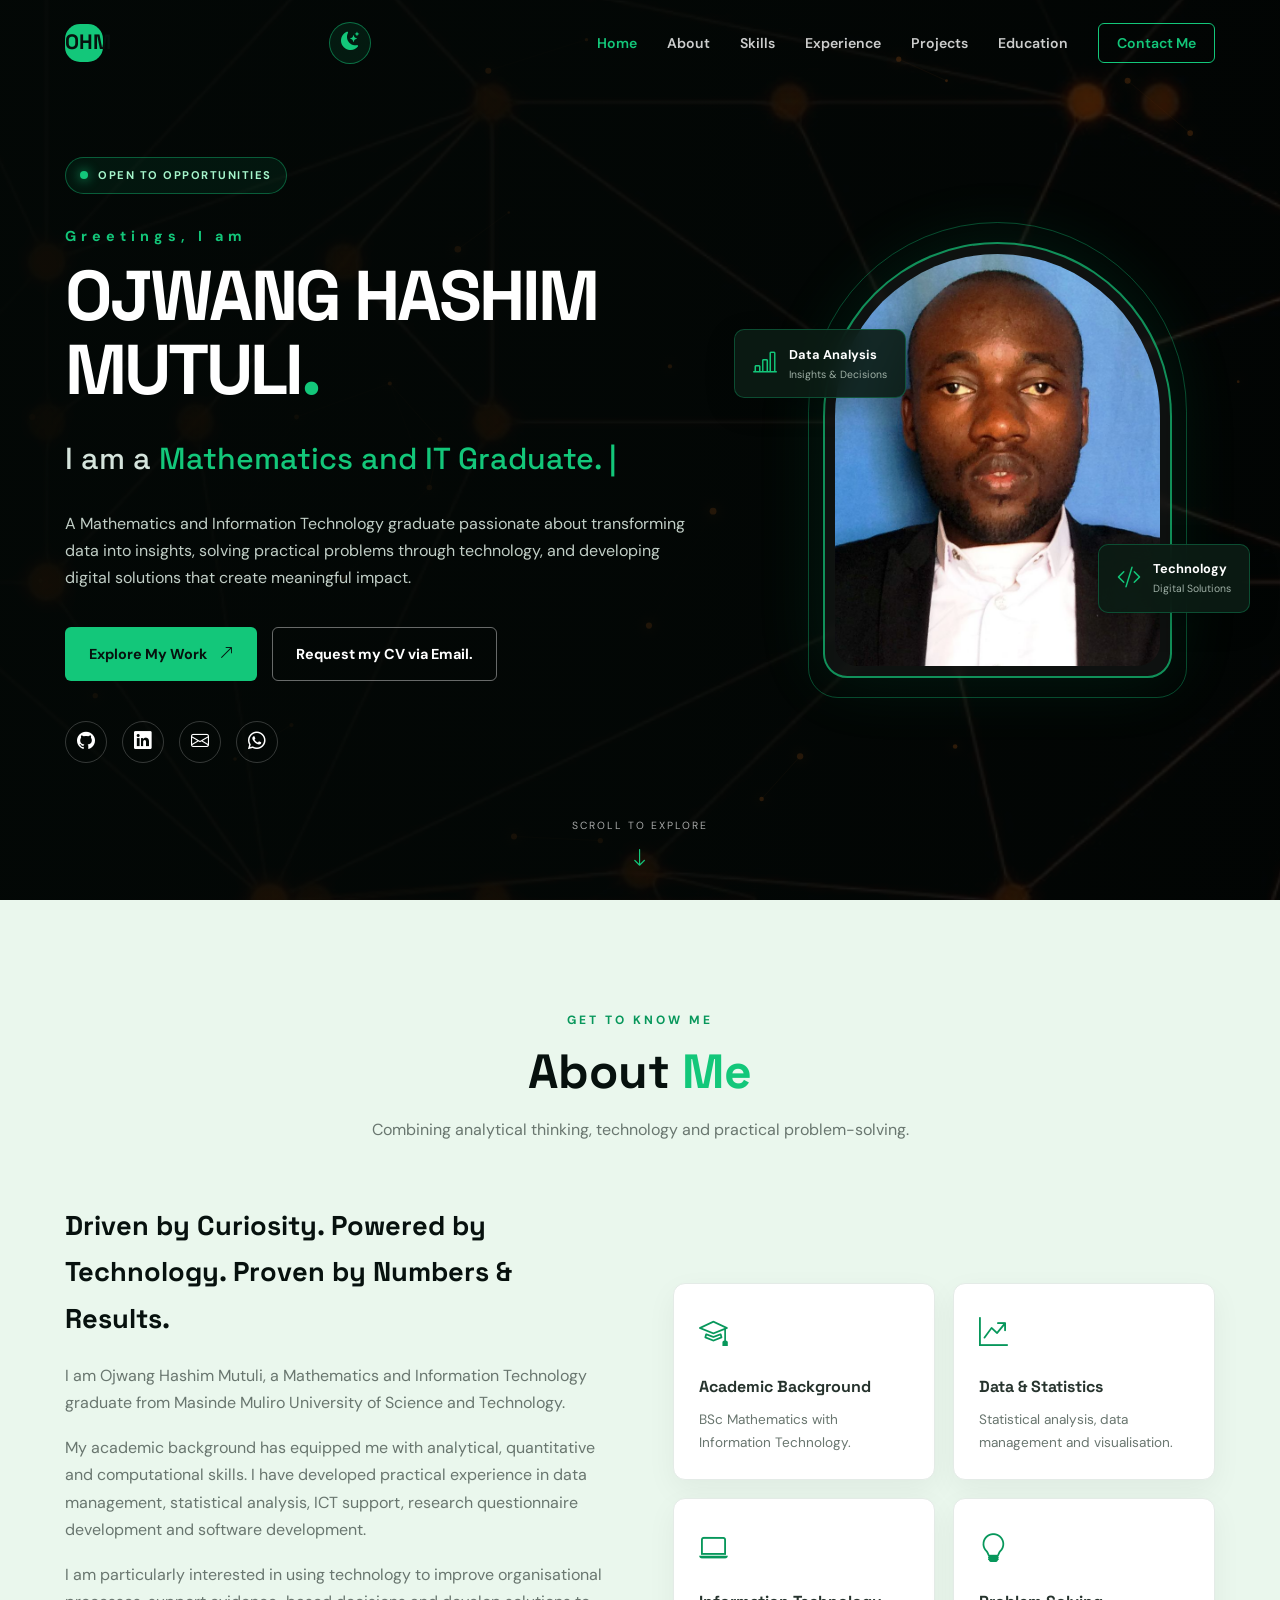
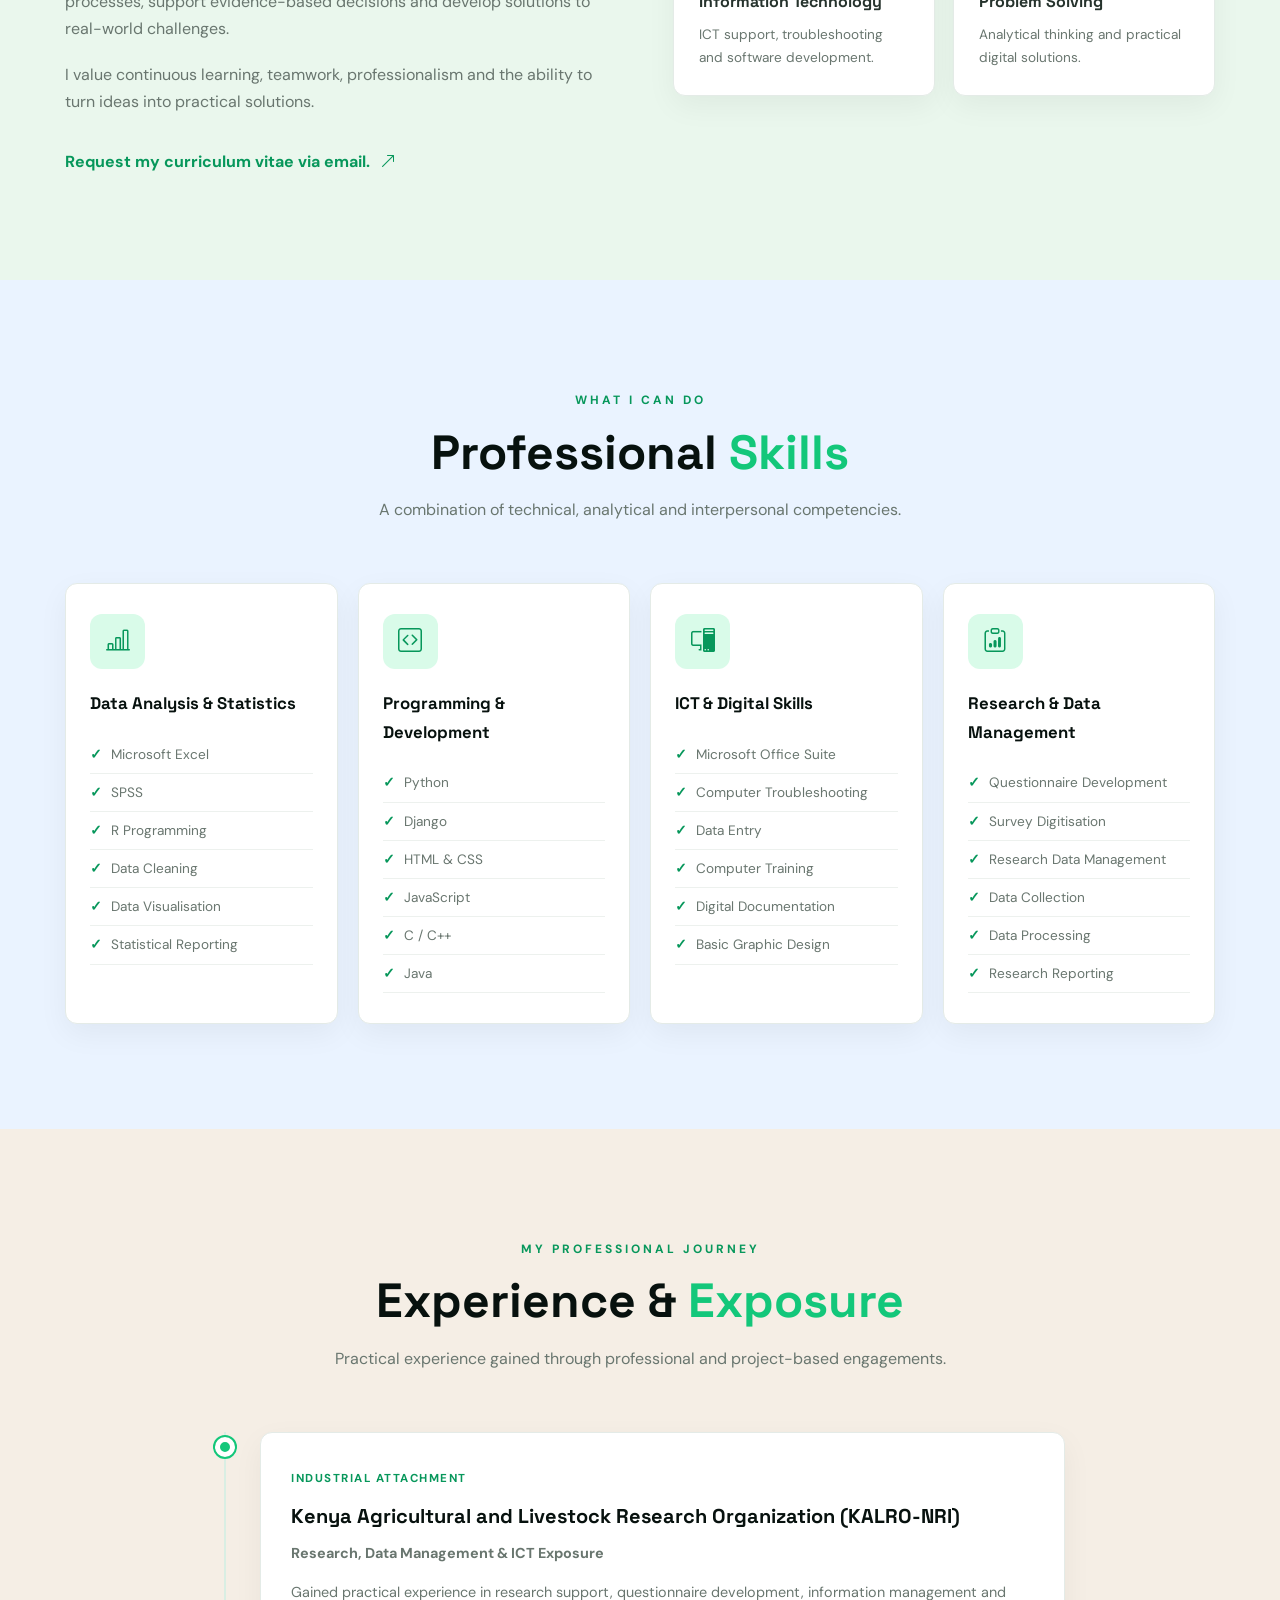
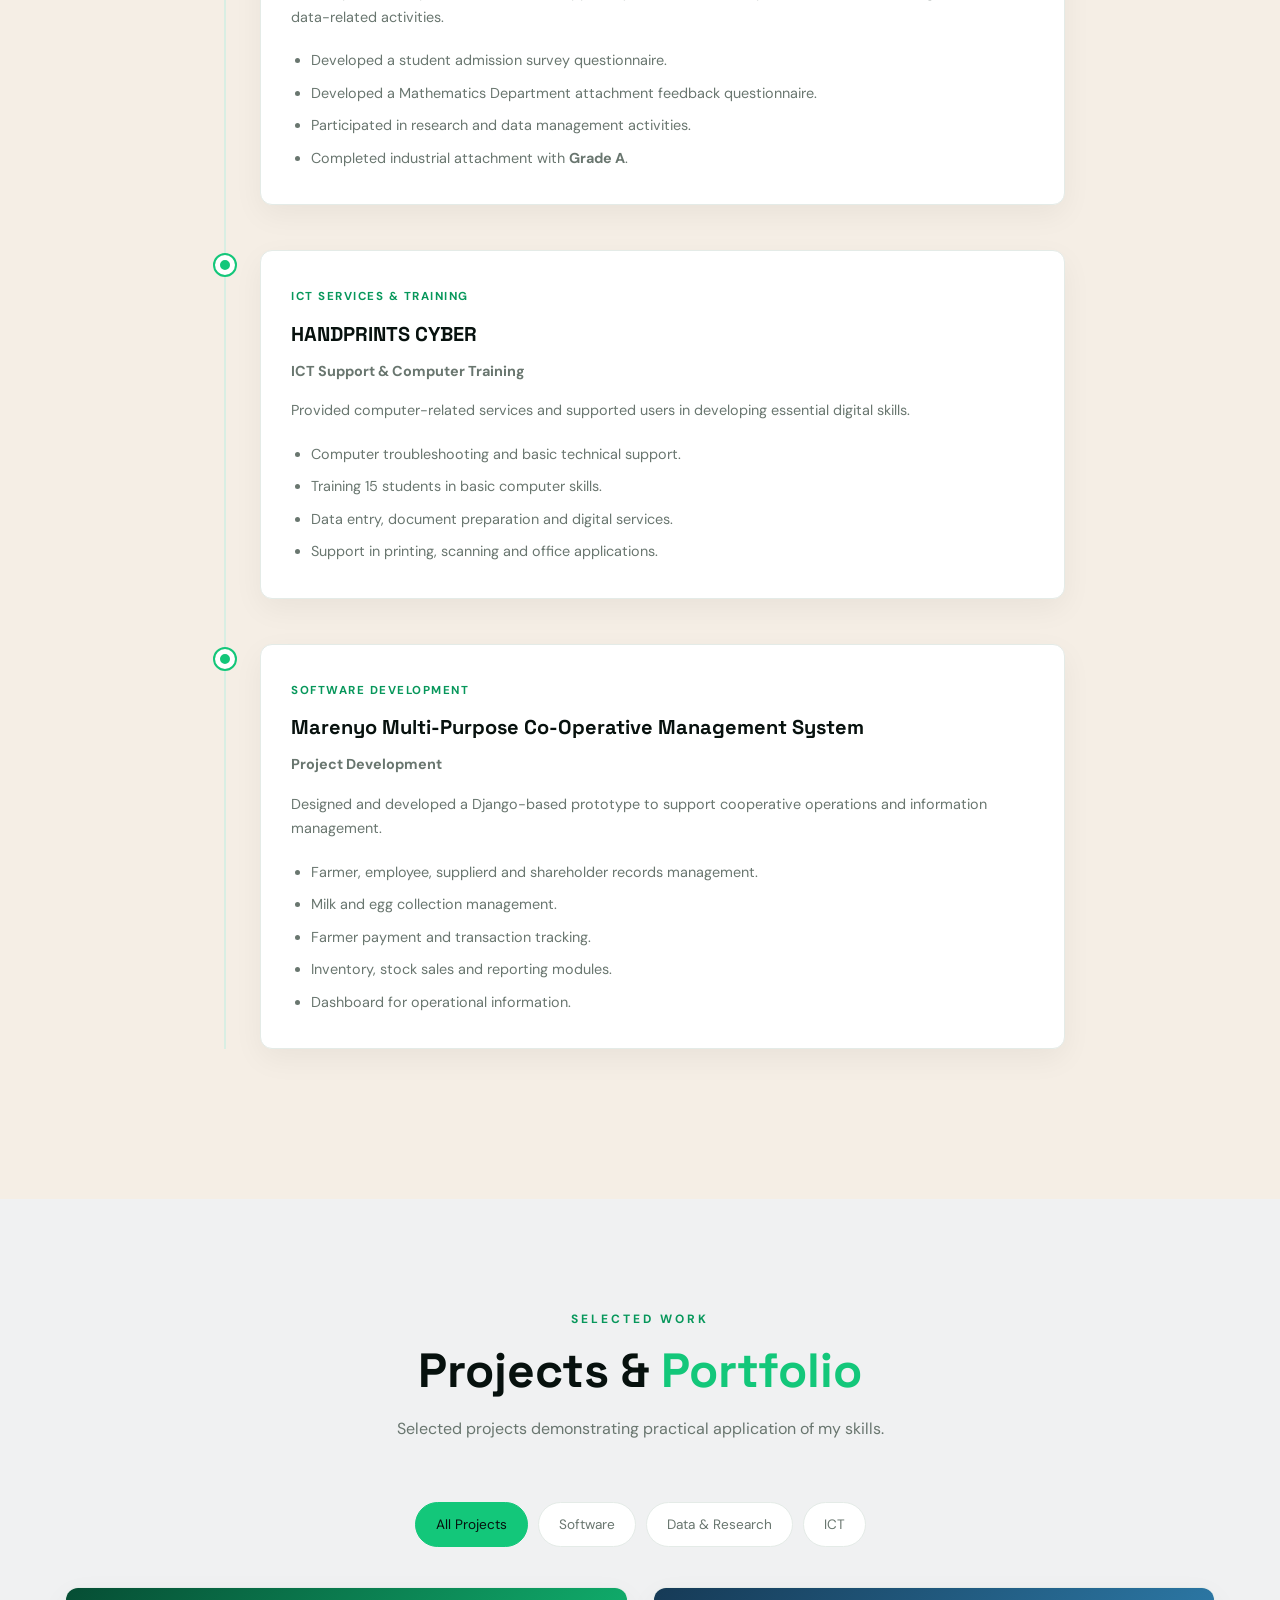
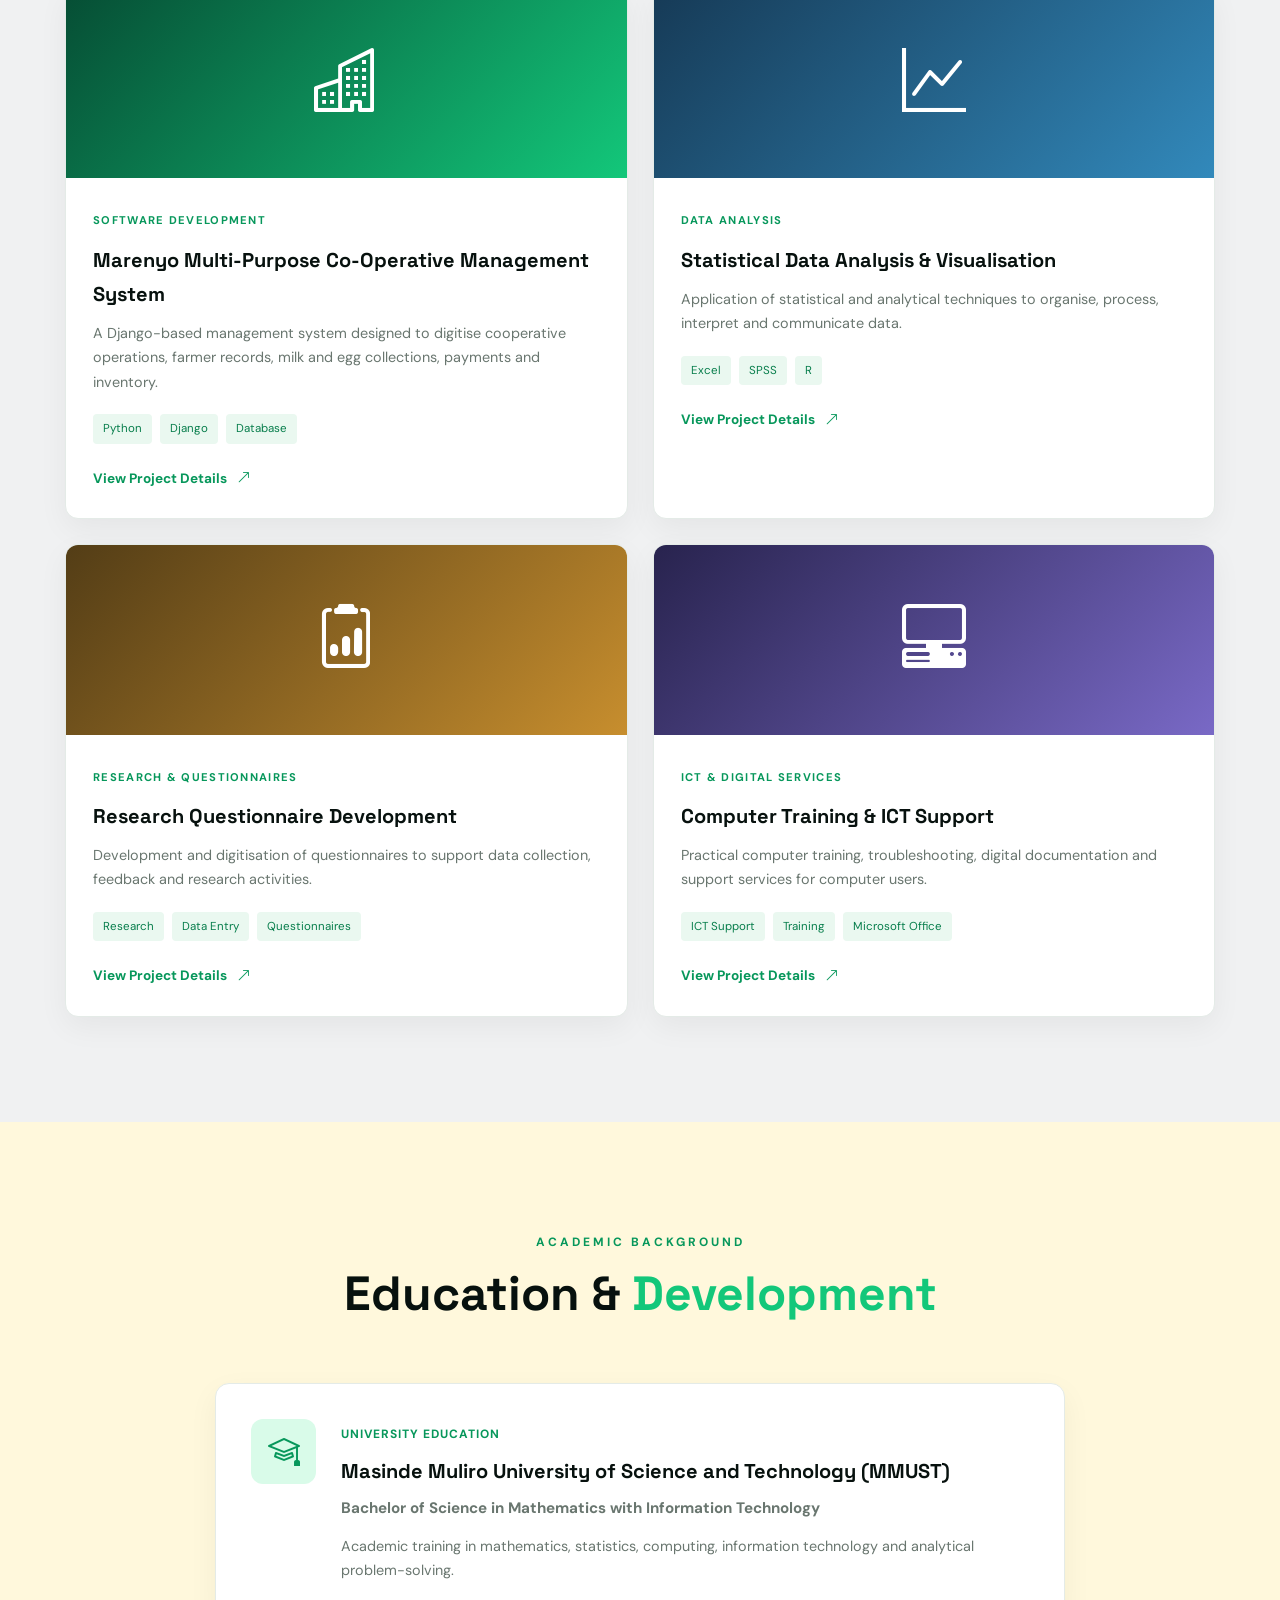
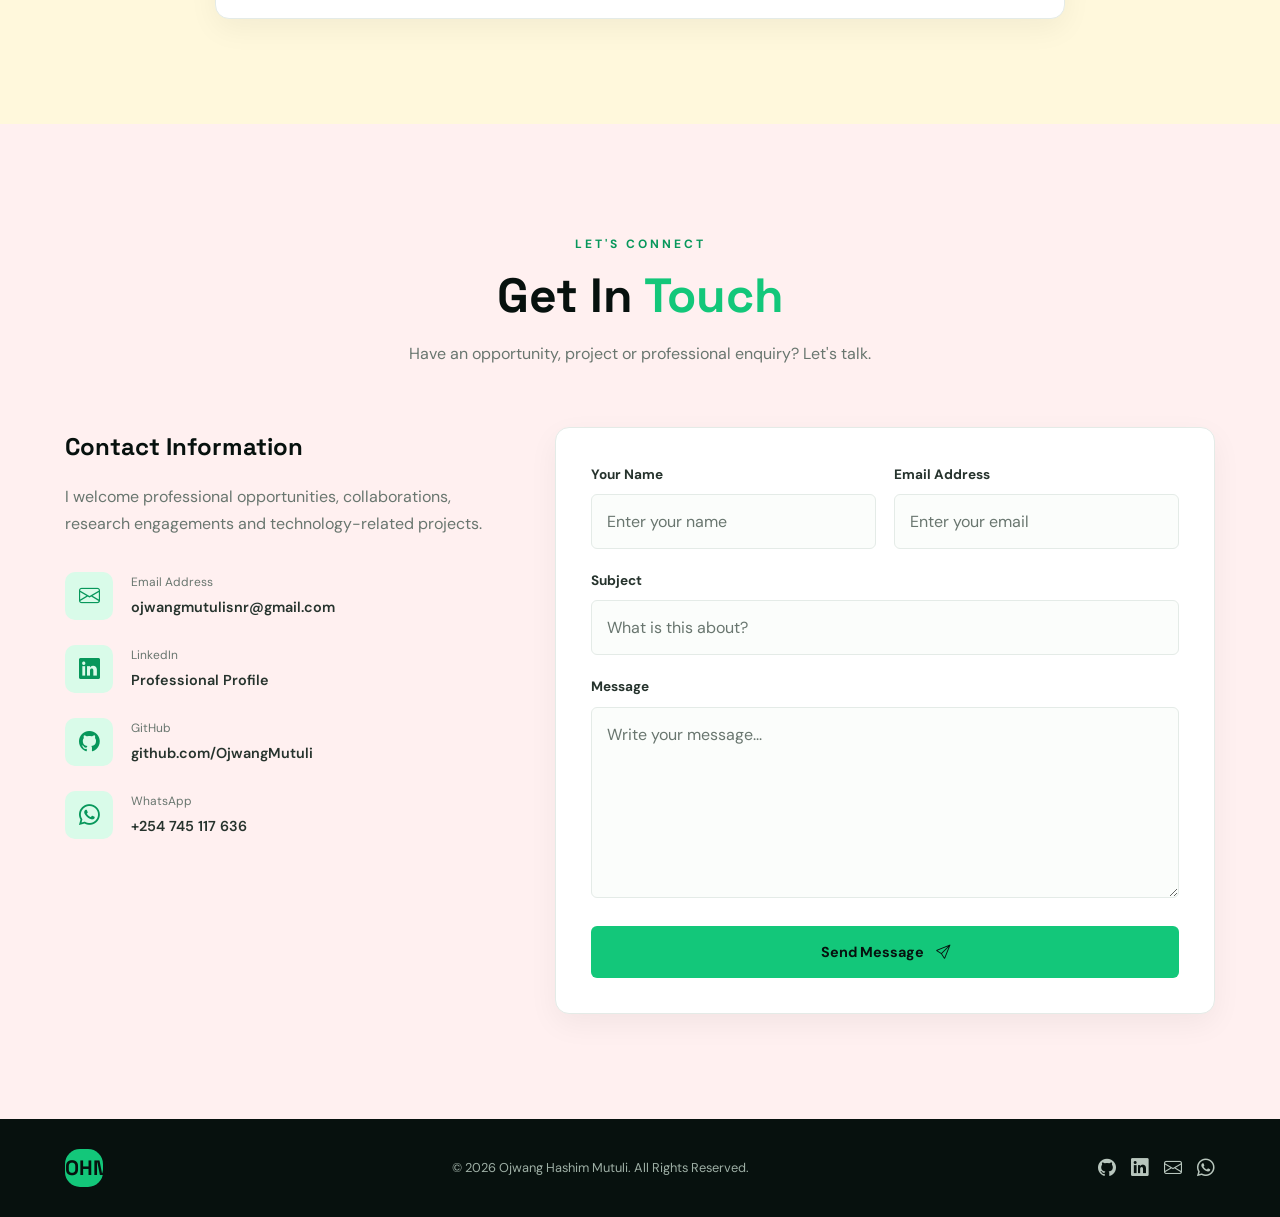
==== commit d670bee9: "Rectification of image" ====
--- a/index.html
+++ b/index.html
@@ -149,7 +149,7 @@
                 
                     <!-- Original photograph -->
                     <img
-                        src="assets/images/profile.JPG"
+                        src="assets/images/profile.jpg"
                         alt="Portrait of Ojwang Hashim Mutuli"
                         id="profileSource"
                     >
--- a/css/style.css
+++ b/css/style.css
@@ -648,16 +648,16 @@
     box-shadow: 0 0 70px rgba(19,199,122,0.12);
 }
 
-.profile-frame img {
-    position: absolute;
-    inset: 10px;
-    width: calc(100% - 20px);
-    height: calc(100% - 20px);
-    object-fit: cover;
-    object-position: center;
-    border-radius: inherit;
-    z-index: 2;
-    display: block;
+.profile-frame img {
+    position: absolute;
+    inset: 10px;
+    width: calc(100% - 20px);
+    height: calc(100% - 20px);
+    object-fit: cover;
+    object-position: center;
+    border-radius: inherit;
+    z-index: 2;
+    display: block;
 }
 
 .profile-placeholder {
@@ -1775,9 +1775,96 @@
 }
 
 
-
-
-/* Publication stability: keep the page usable if a remote asset is slow. */
-.loader {
-    transition: opacity 0.35s ease, visibility 0.35s ease;
-}
+
+
+/* Publication stability: keep the page usable if a remote asset is slow. */
+.loader {
+    transition: opacity 0.35s ease, visibility 0.35s ease;
+}
+
+
+/* =========================================
+   PREMIUM 3D PROFILE FRAME ANIMATION
+   ========================================= */
+
+.profile-frame {
+    transform-style: preserve-3d;
+    will-change: transform, box-shadow;
+    animation: profileFloat 7s ease-in-out infinite,
+               profileGlow 5s ease-in-out infinite;
+    transition: transform 0.5s ease;
+}
+
+/* Gentle floating movement */
+
+@keyframes profileFloat {
+    0%, 100% {
+        transform: translateY(0) rotateY(-2deg);
+    }
+
+    50% {
+        transform: translateY(-9px) rotateY(2deg);
+    }
+}
+
+/* Emerald lighting */
+
+@keyframes profileGlow {
+    0%, 100% {
+        box-shadow:
+            0 0 25px rgba(19, 199, 122, 0.12),
+            0 0 55px rgba(19, 199, 122, 0.08);
+    }
+
+    50% {
+        box-shadow:
+            0 0 35px rgba(19, 199, 122, 0.30),
+            0 0 80px rgba(19, 199, 122, 0.18);
+    }
+}
+
+/* Photograph depth effect */
+
+.profile-frame img {
+    transition:
+        transform 0.7s ease,
+        filter 0.7s ease;
+}
+
+/* Desktop interaction */
+
+@media (hover: hover) and (pointer: fine) {
+    .profile-frame:hover {
+        transform: translateY(-5px) rotateY(0deg) scale(1.025);
+    }
+
+    .profile-frame:hover img {
+        transform: scale(1.035);
+        filter: brightness(1.06);
+    }
+}
+
+/* Slower movement on smaller screens */
+
+@media (max-width: 768px) {
+    .profile-frame {
+        animation-duration: 10s, 7s;
+    }
+}
+
+/* Respect accessibility preferences */
+
+@media (prefers-reduced-motion: reduce) {
+    .profile-frame {
+        animation: none !important;
+        transform: none !important;
+    }
+
+    .profile-frame img {
+        transition: none !important;
+    }
+
+    .profile-decoration {
+        animation: none !important;
+    }
+}
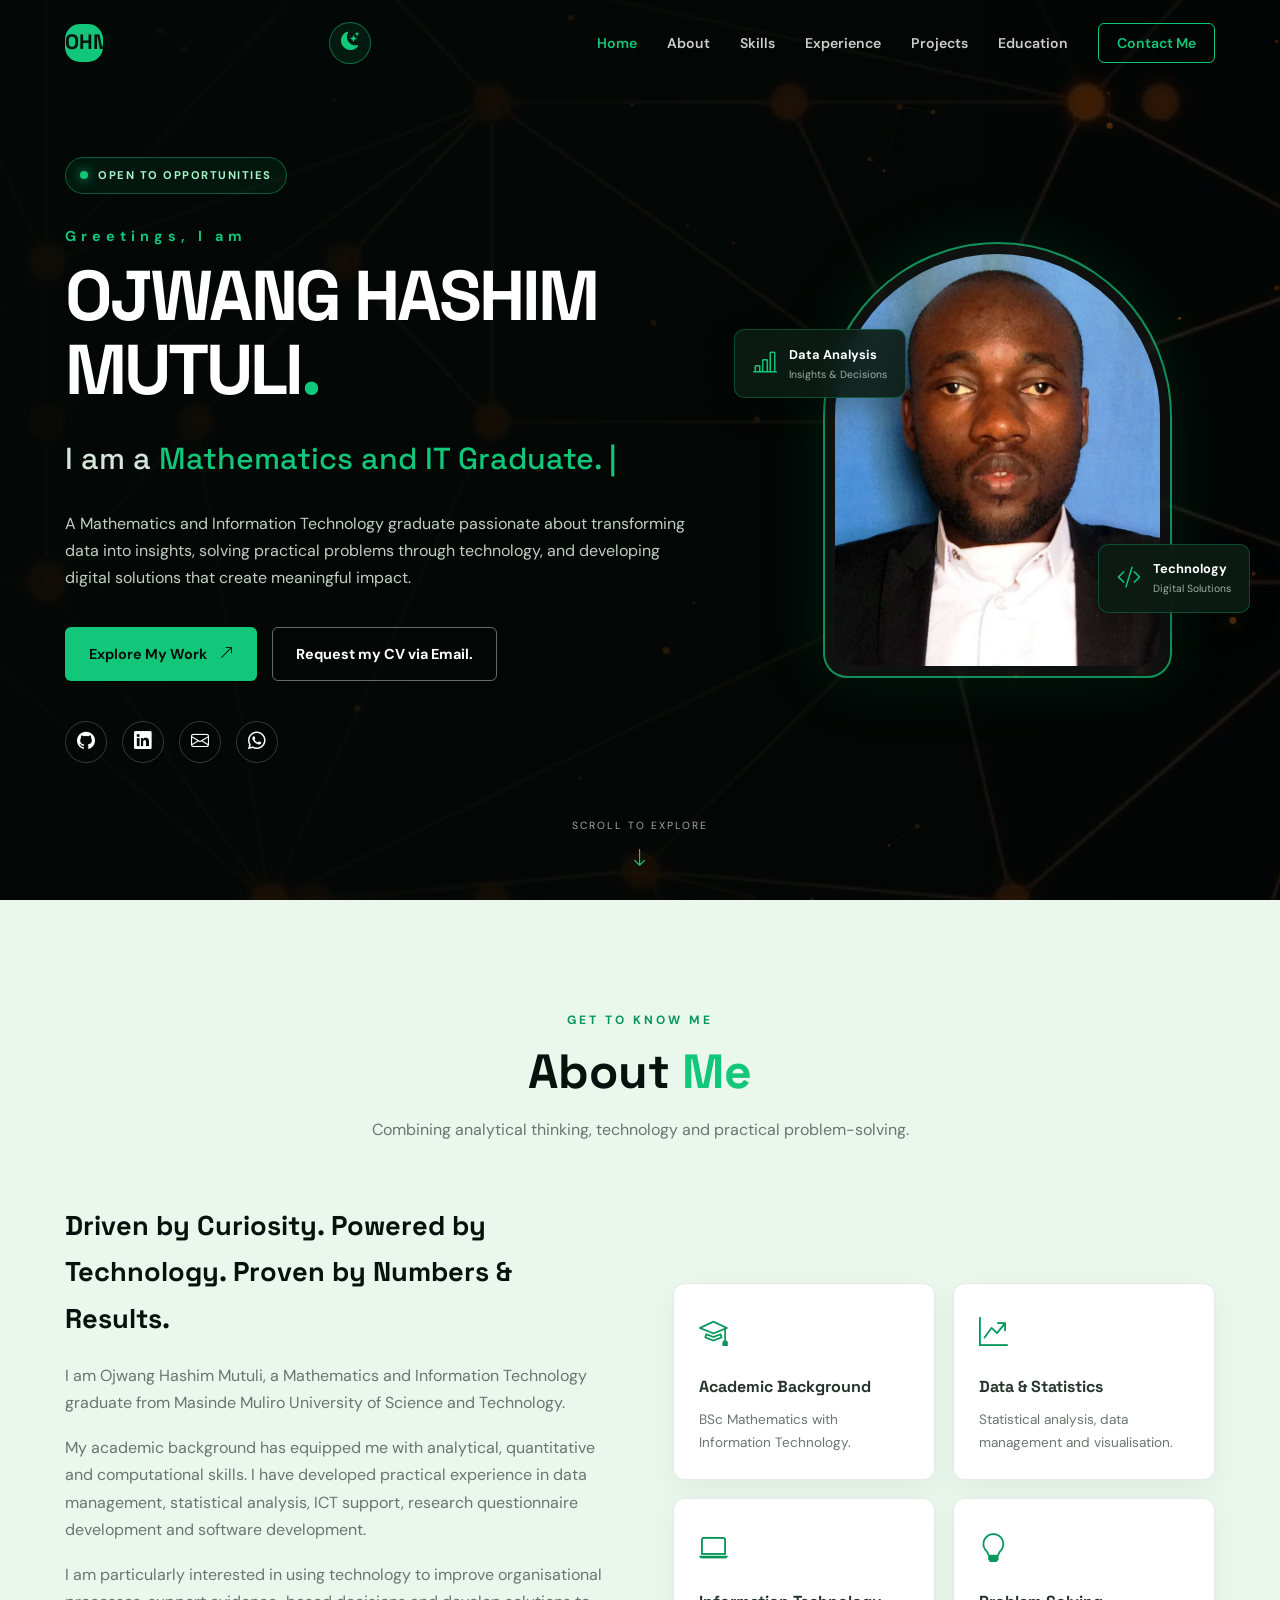
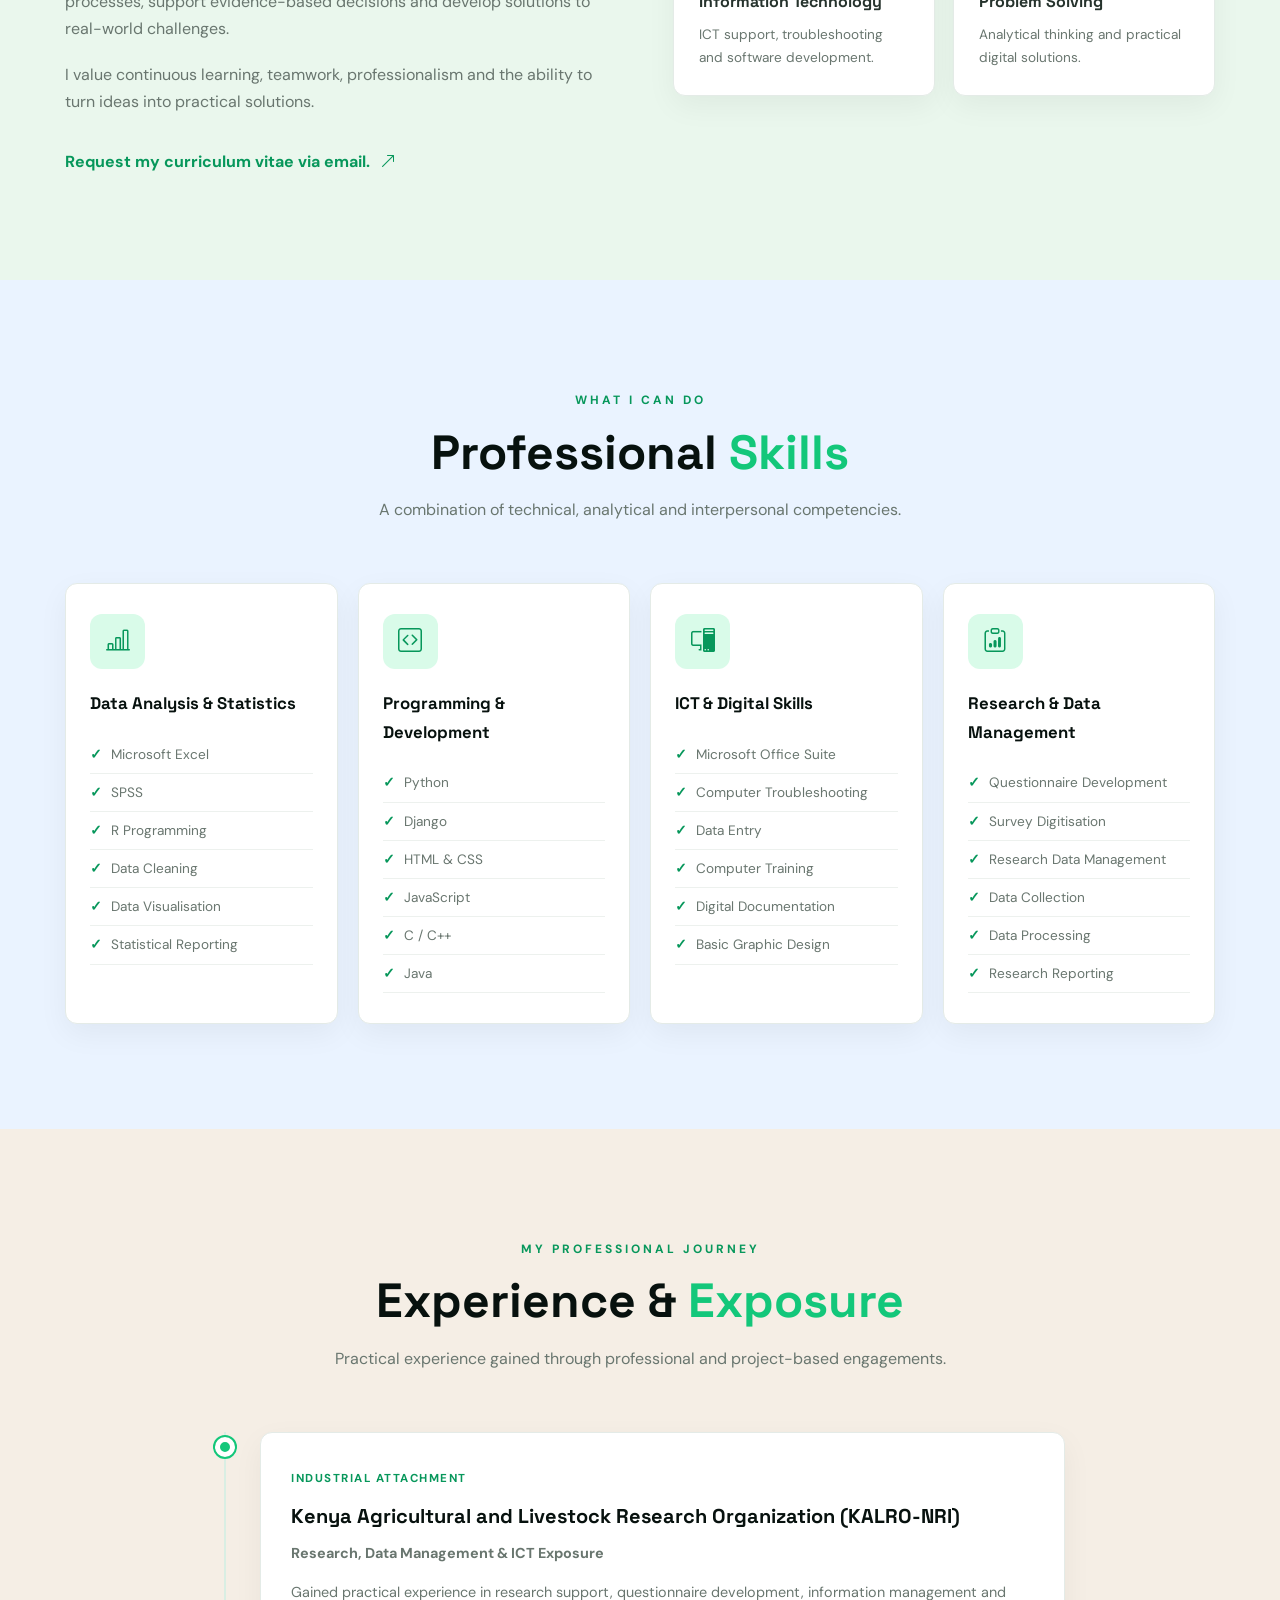
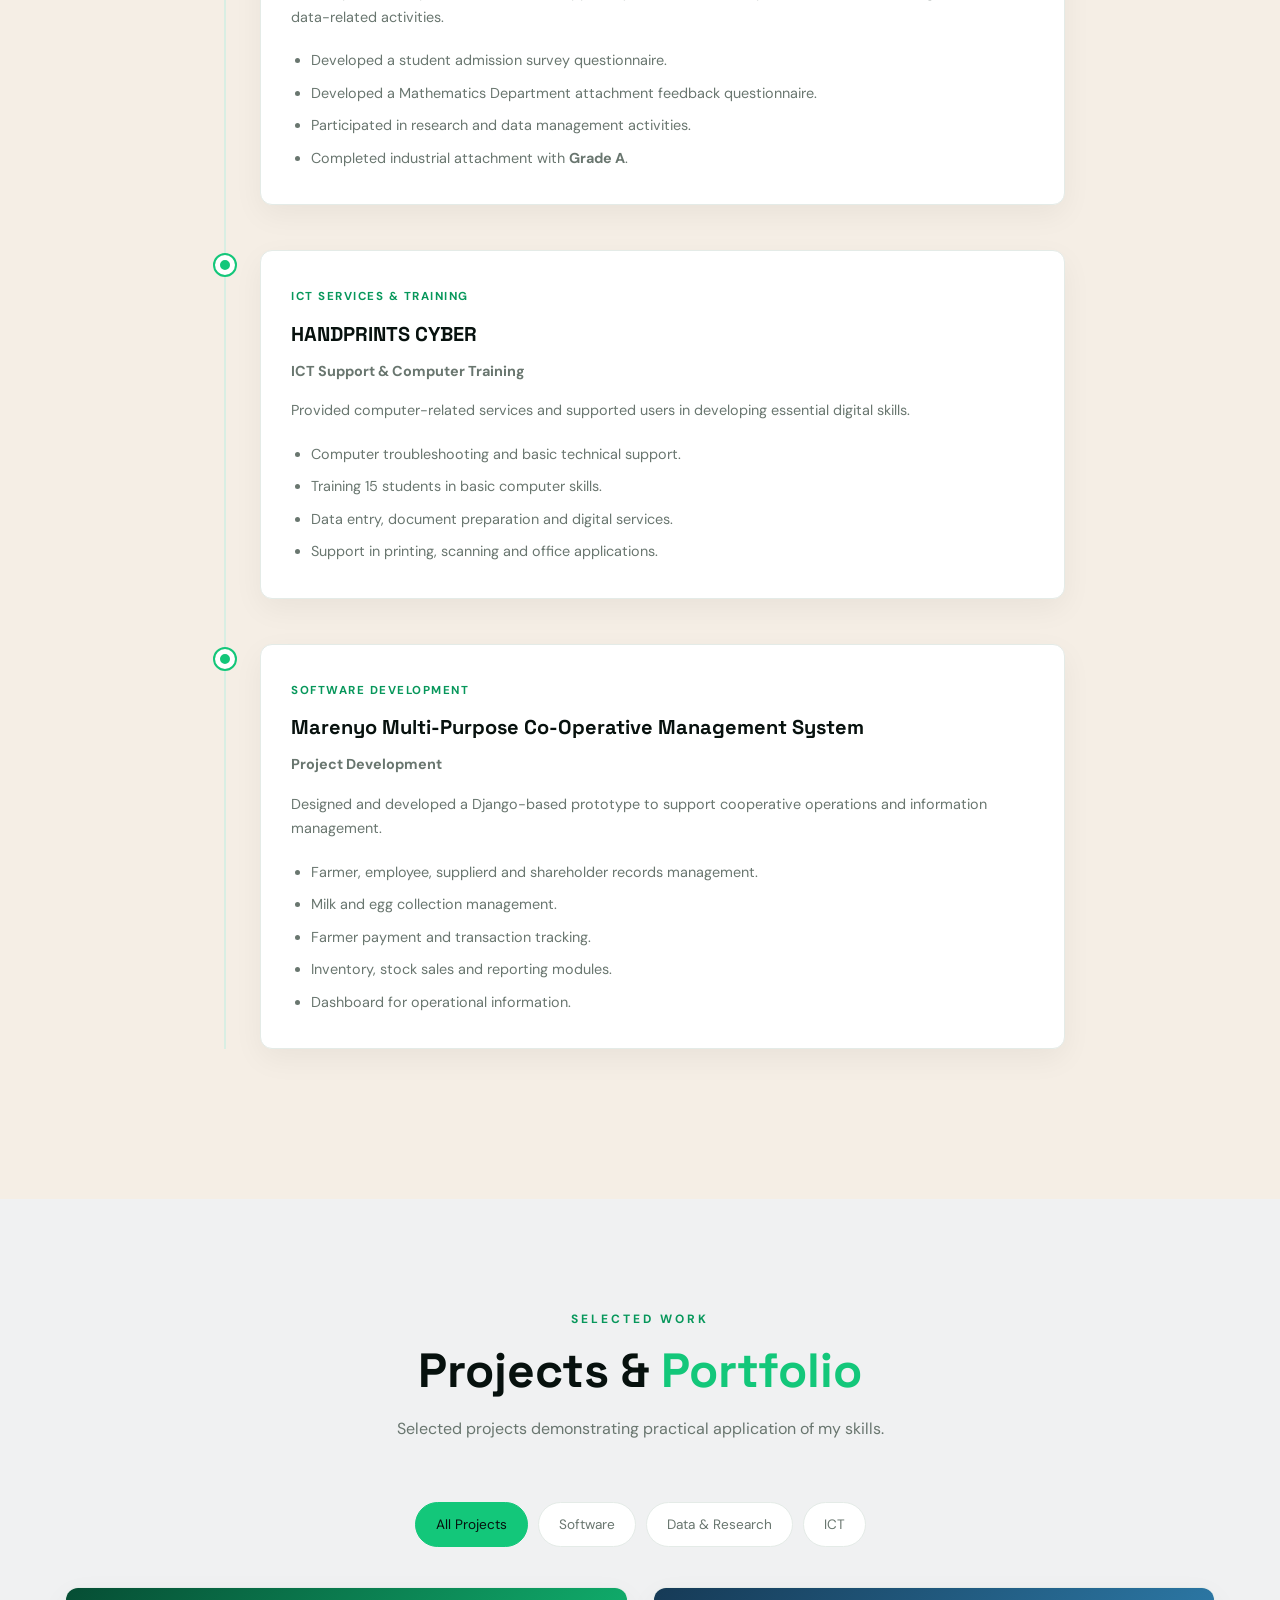
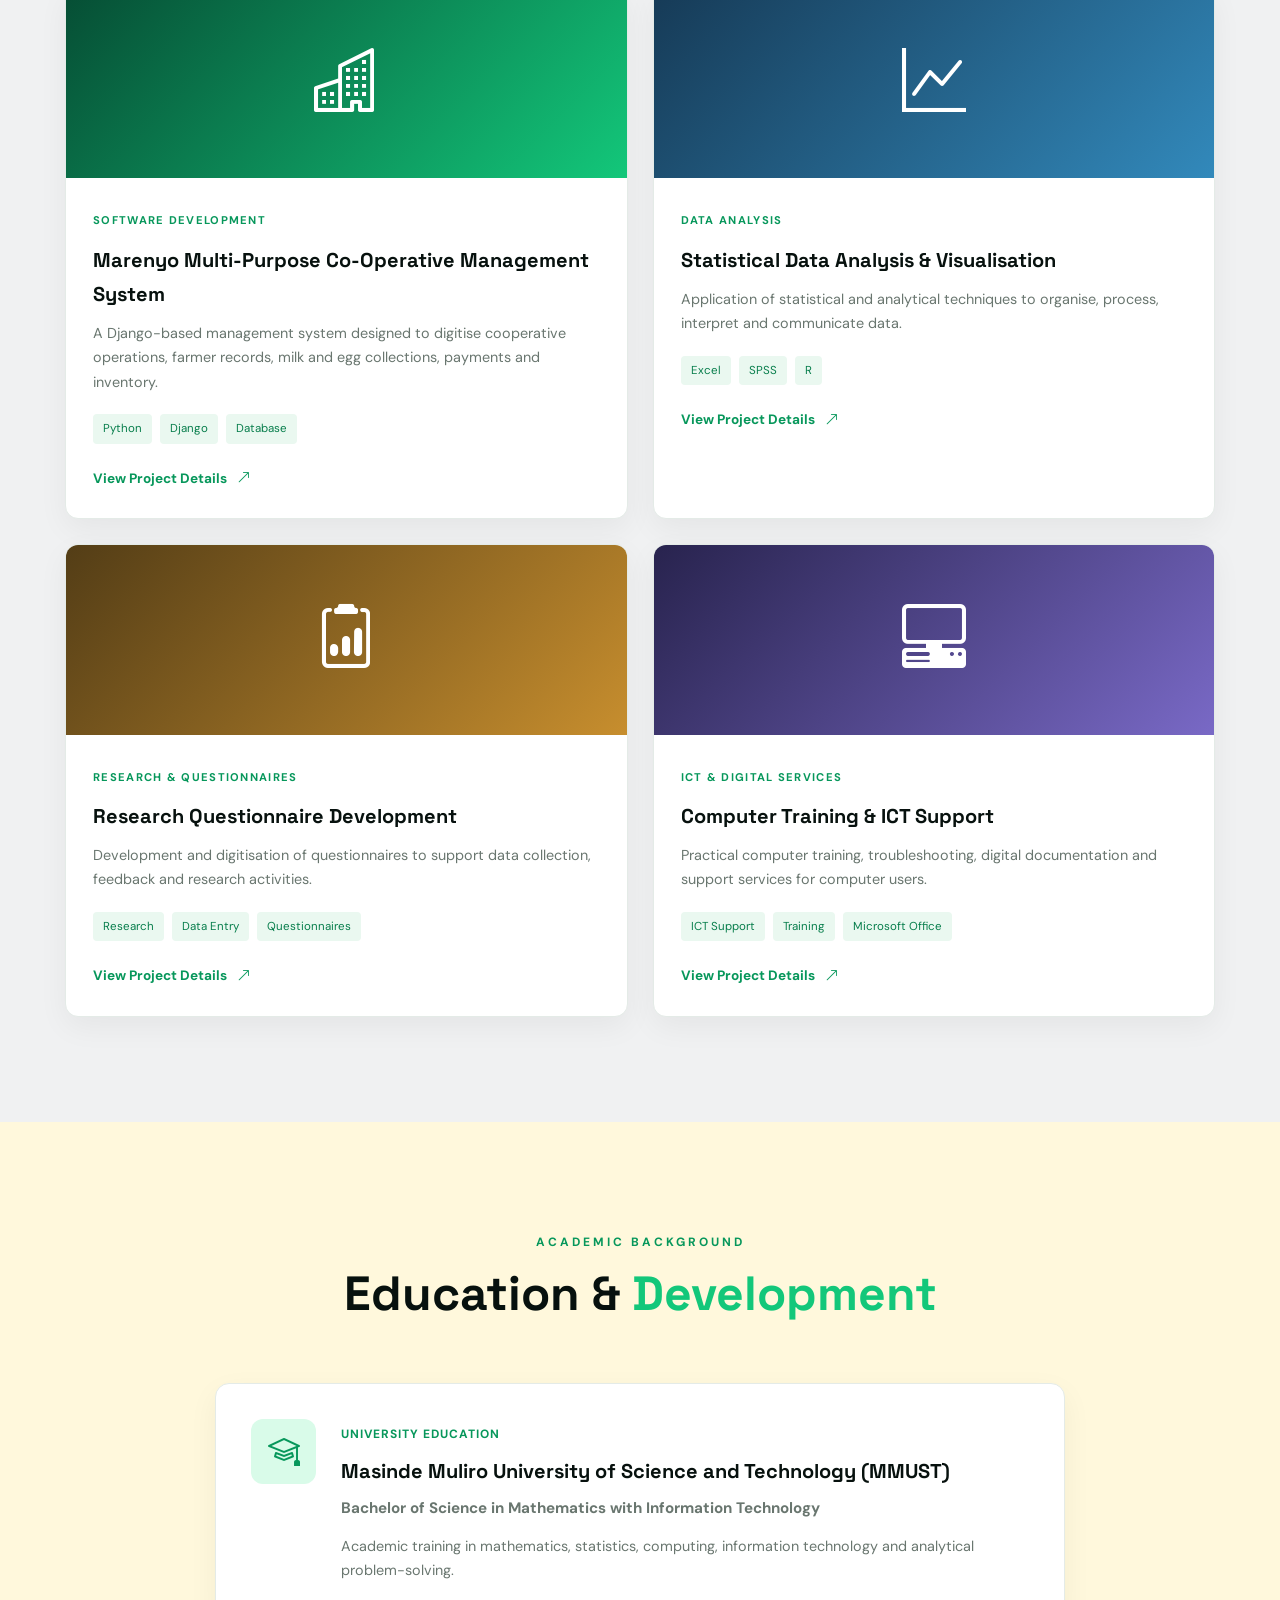
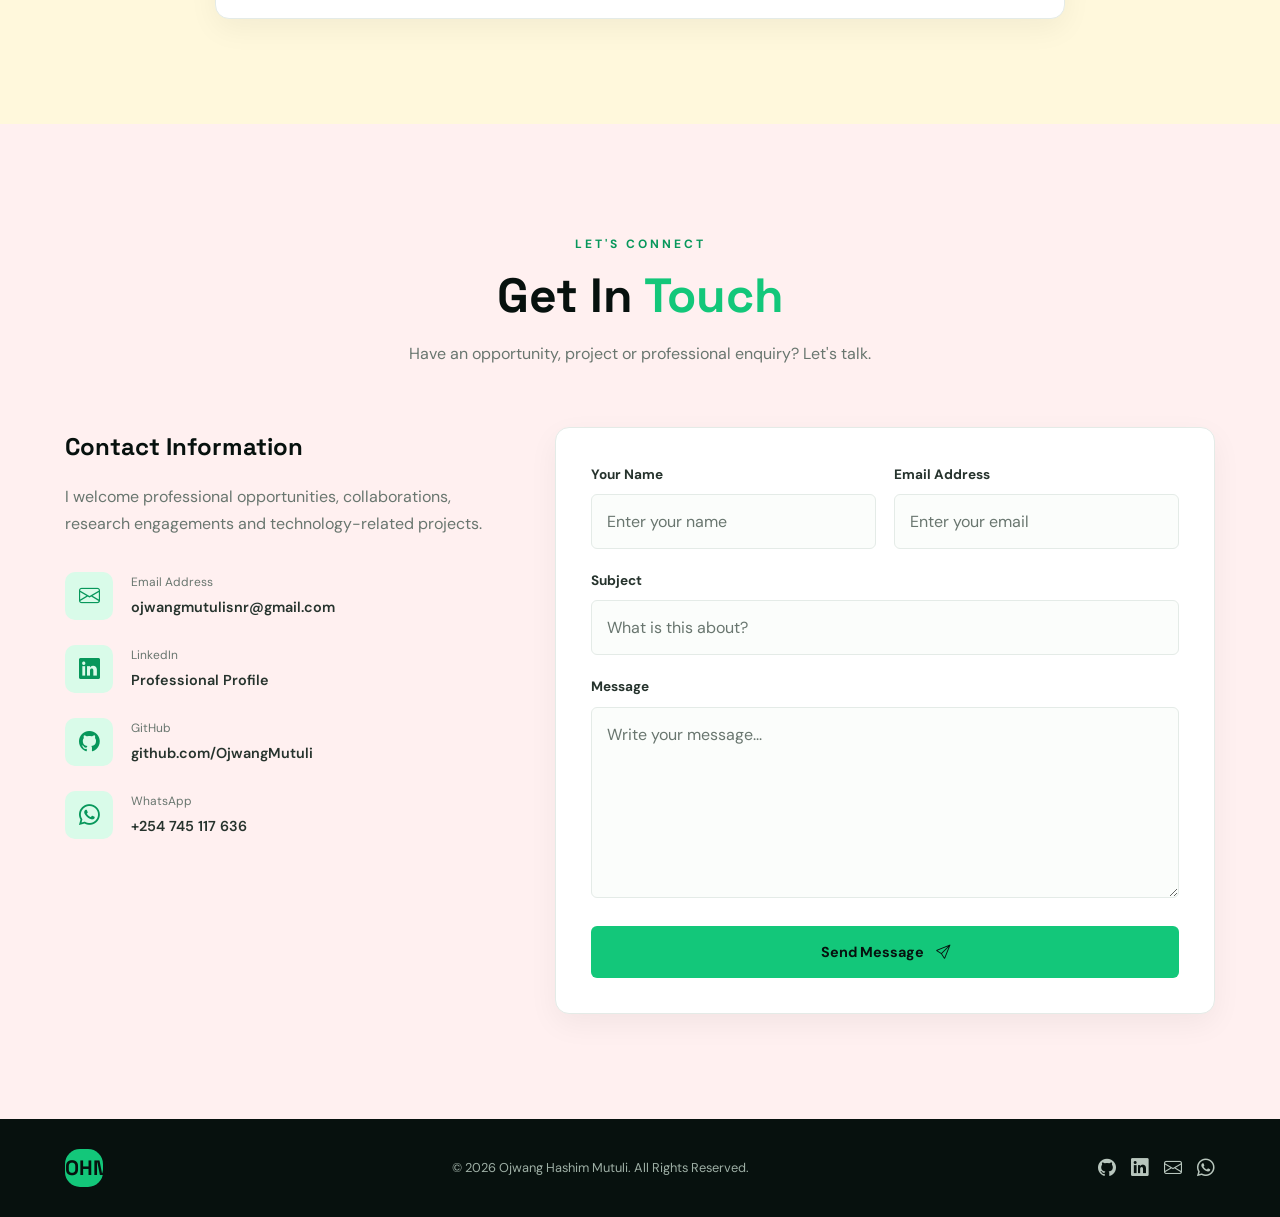
==== commit 425ebb57: "Add files via upload" ====
--- a/index.html
+++ b/index.html
@@ -18,6 +18,21 @@
 
     <!-- Bootstrap Icons -->
     <link rel="stylesheet" href="https://cdn.jsdelivr.net/npm/bootstrap-icons@1.11.3/font/bootstrap-icons.min.css">
+
+    <!-- Social Media Link Preview -->
+    <meta property="og:type" content="website">
+    <meta property="og:title" content="OJWANG HASHIM MUTULI | Professional Portfolio">
+    <meta property="og:description" content="Explore my Professional Portfolio — Mathematics and IT graduate, data analyst, and software developer. Discover my skills, projects, experience, and achievements.">
+    <meta property="og:url" content="https://ojwangmutuli.github.io/">
+    <meta property="og:image" content="https://ojwangmutuli.github.io/assets/images/profile.jpg">
+    <meta property="og:image:secure_url" content="https://ojwangmutuli.github.io/assets/images/profile.jpg">
+    <meta property="og:image:alt" content="OJWANG HASHIM MUTULI">
+
+    <!-- Twitter / X Preview -->
+    <meta name="twitter:card" content="summary_large_image">
+    <meta name="twitter:title" content="OJWANG HASHIM MUTULI | Professional Portfolio">
+    <meta name="twitter:description" content="Mathematics and IT graduate, data analyst, and software developer. Explore my professional portfolio.">
+    <meta name="twitter:image" content="https://ojwangmutuli.github.io/assets/images/profile.jpg">
 </head>
 
 <body>
--- a/css/style.css
+++ b/css/style.css
@@ -1790,8 +1790,8 @@
 .profile-frame {
     transform-style: preserve-3d;
     will-change: transform, box-shadow;
-    animation: profileFloat 7s ease-in-out infinite,
-               profileGlow 5s ease-in-out infinite;
+    animation: profileFloat 5s ease-in-out infinite,
+               profileGlow 3s ease-in-out infinite;
     transition: transform 0.5s ease;
 }
 
@@ -1848,7 +1848,7 @@
 
 @media (max-width: 768px) {
     .profile-frame {
-        animation-duration: 10s, 7s;
+        animation-duration: 3s, 1s;
     }
 }
 
@@ -1868,3 +1868,49 @@
         animation: none !important;
     }
 }
+
+
+/* ==========================================
+   OHM PROFILE PARTICLE RECONSTRUCTION
+   Emerald Green | Desktop | Android | iPad
+   ========================================== */
+
+   .profile-frame {
+    position: relative;
+    isolation: isolate;
+    overflow: hidden;
+}
+
+#profileSource {
+    transition: opacity 0.35s ease !important;
+}
+
+.profile-frame .particle-canvas {
+    position: absolute;
+    inset: 10px;
+    width: calc(100% - 20px);
+    height: calc(100% - 20px);
+    z-index: 4;
+    pointer-events: none;
+    visibility: hidden;
+    border-radius: inherit;
+}
+
+.profile-frame.particle-active #profileSource {
+    opacity: 0 !important;
+}
+
+.profile-frame.particle-active .particle-canvas {
+    visibility: visible;
+}
+
+/* Accessibility */
+@media (prefers-reduced-motion: reduce) {
+    .profile-frame.particle-active #profileSource {
+        opacity: 1 !important;
+    }
+
+    .profile-frame .particle-canvas {
+        display: none !important;
+    }
+}
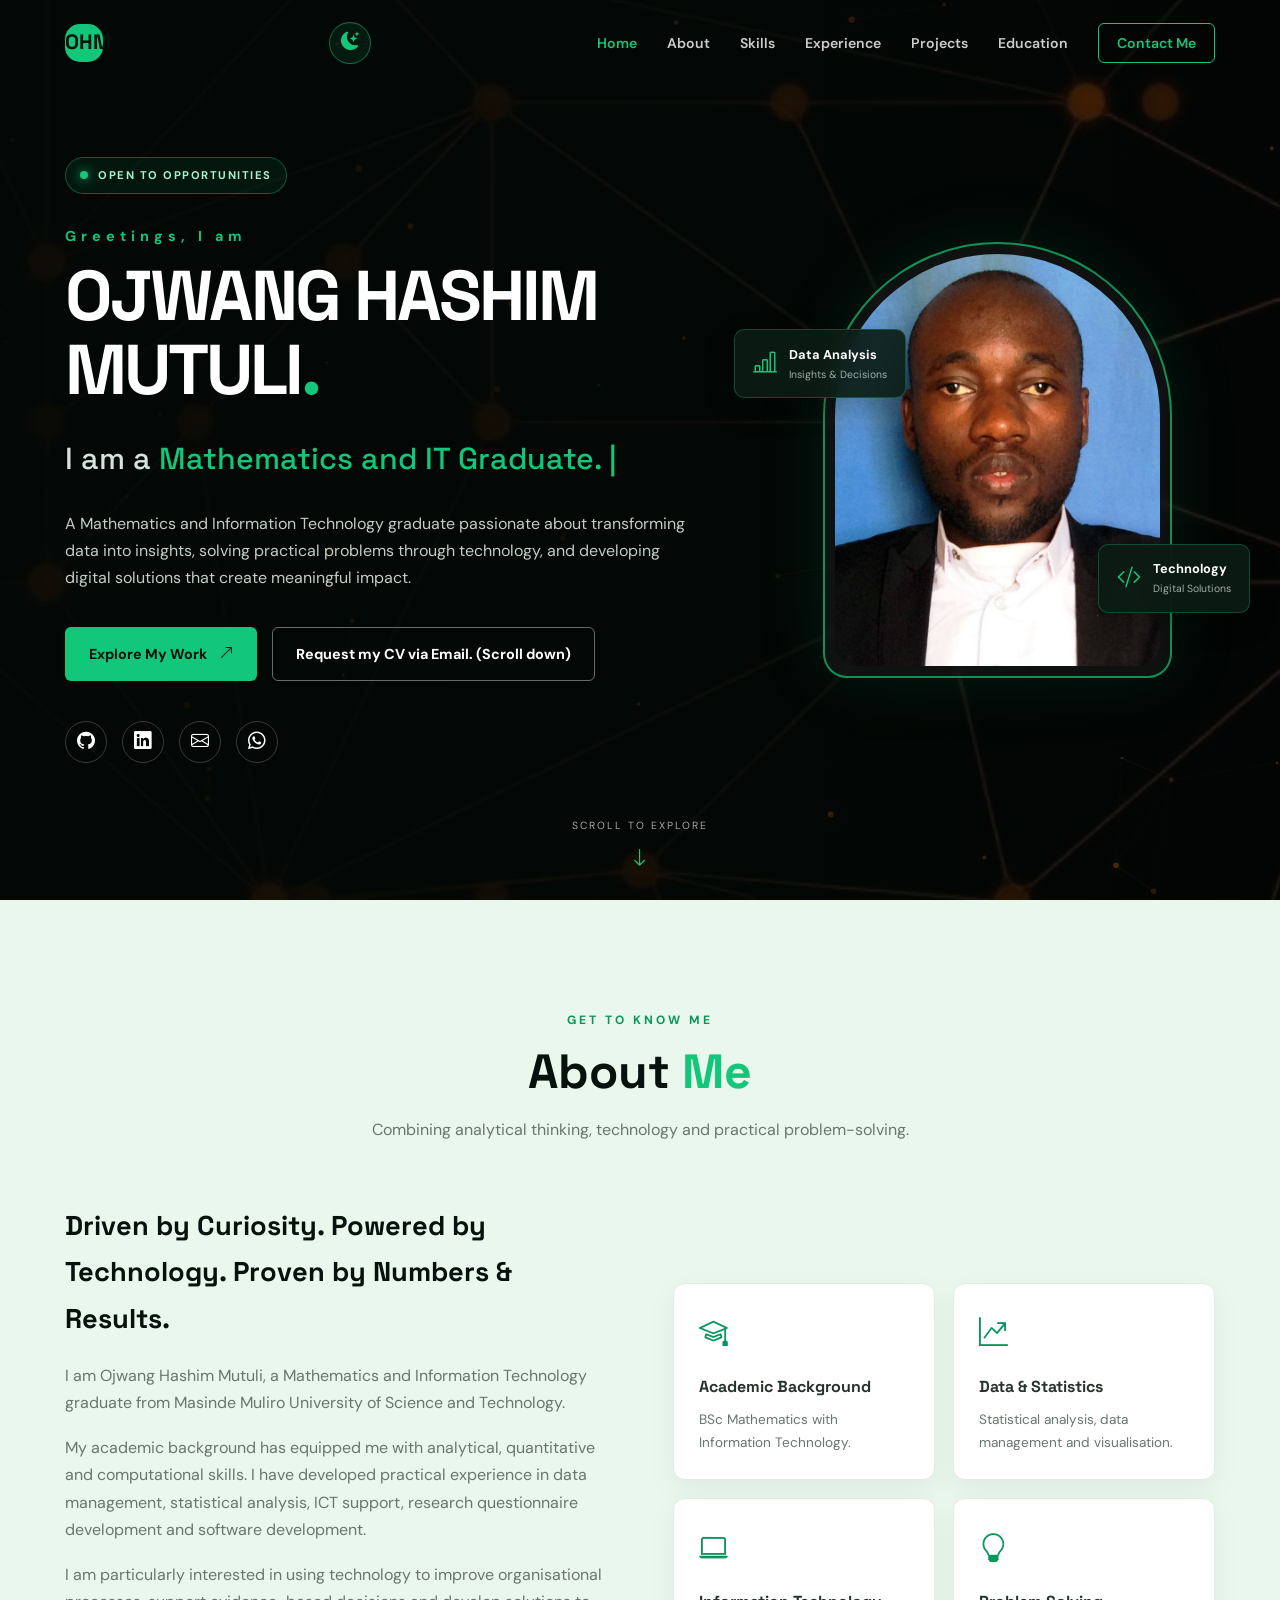
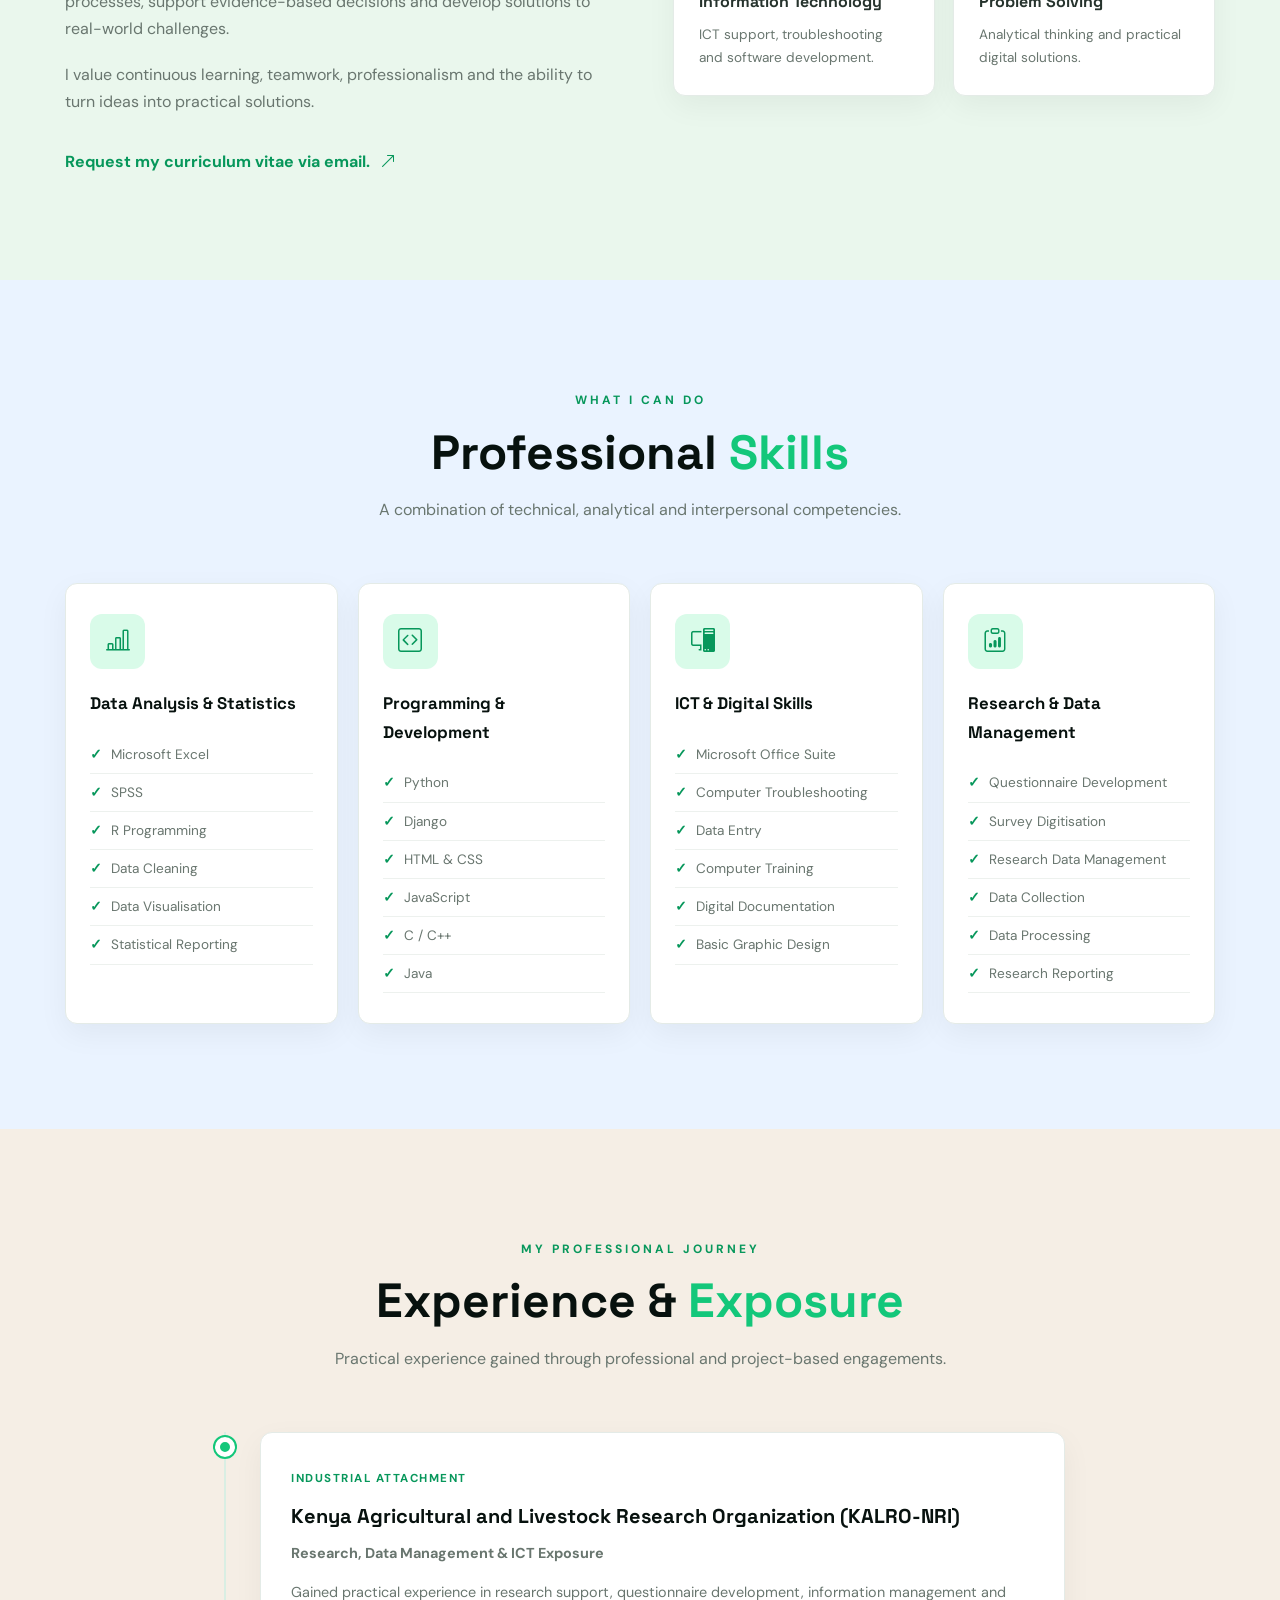
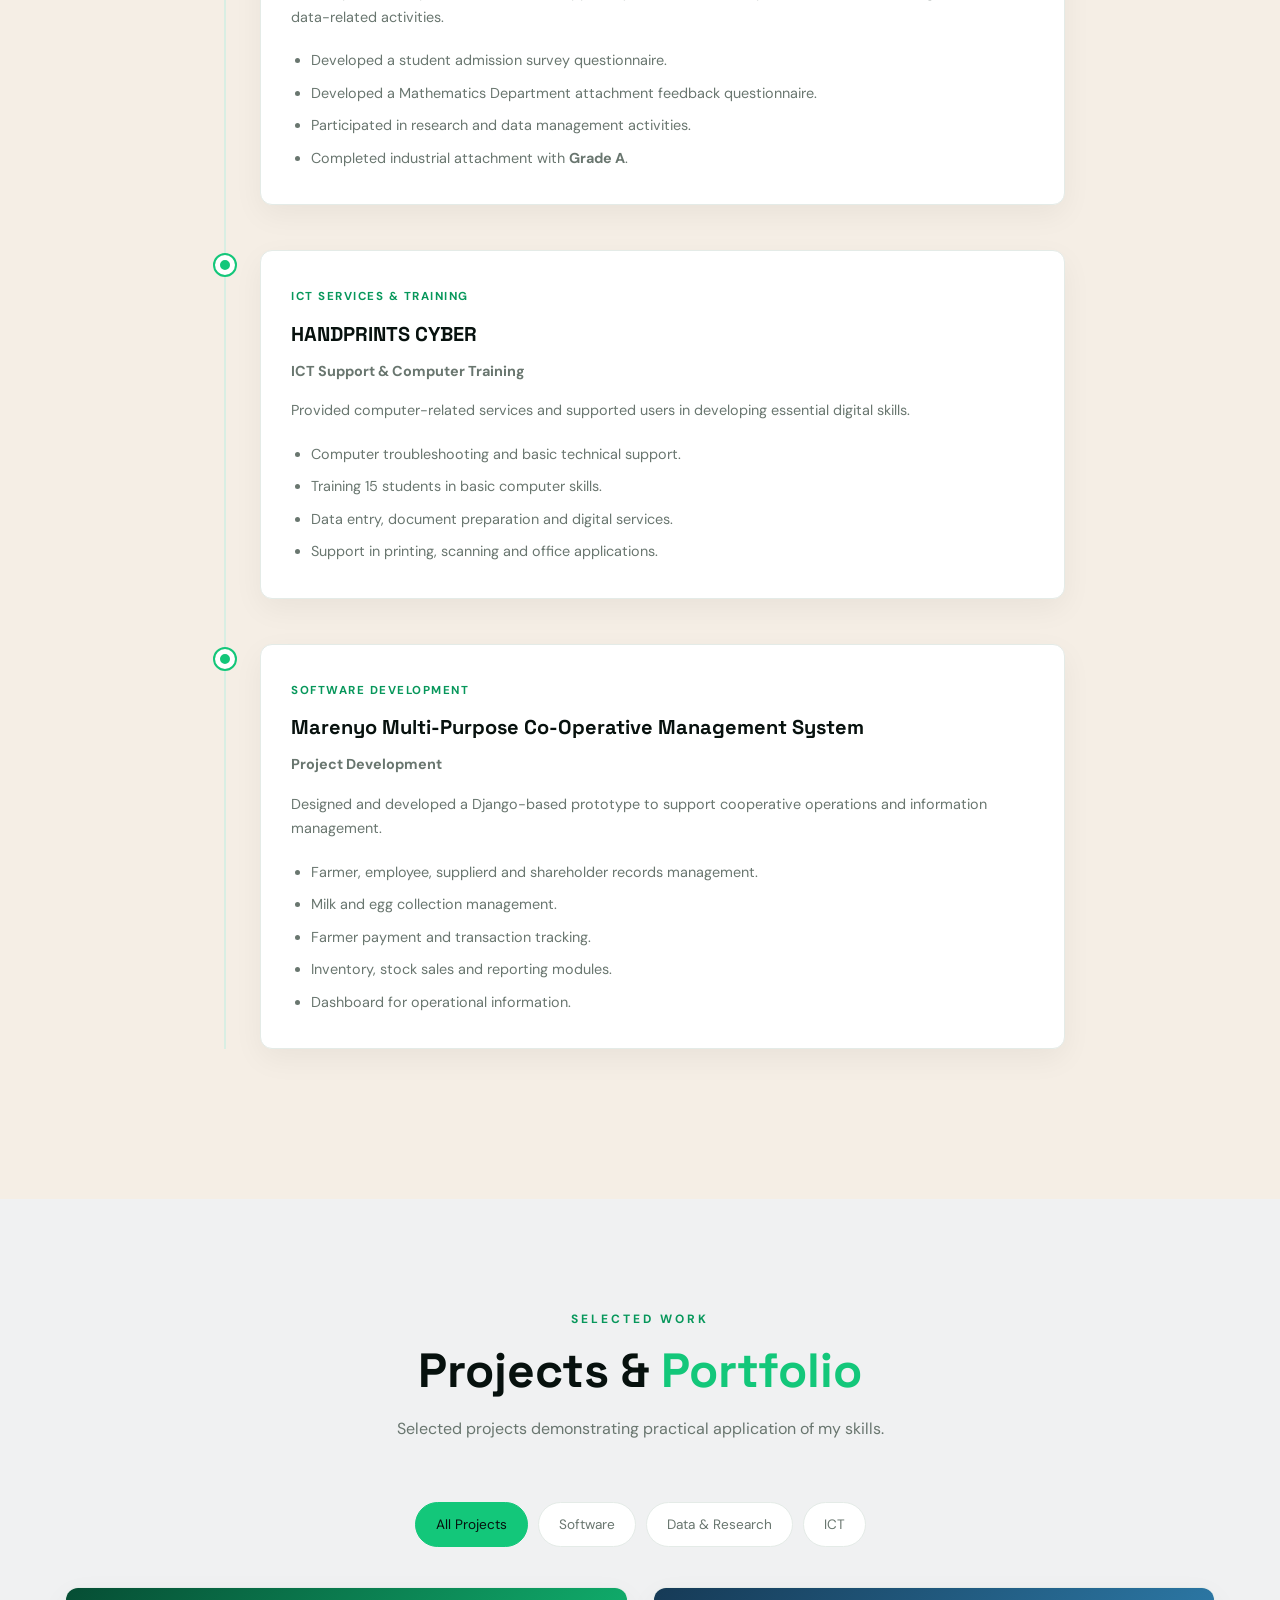
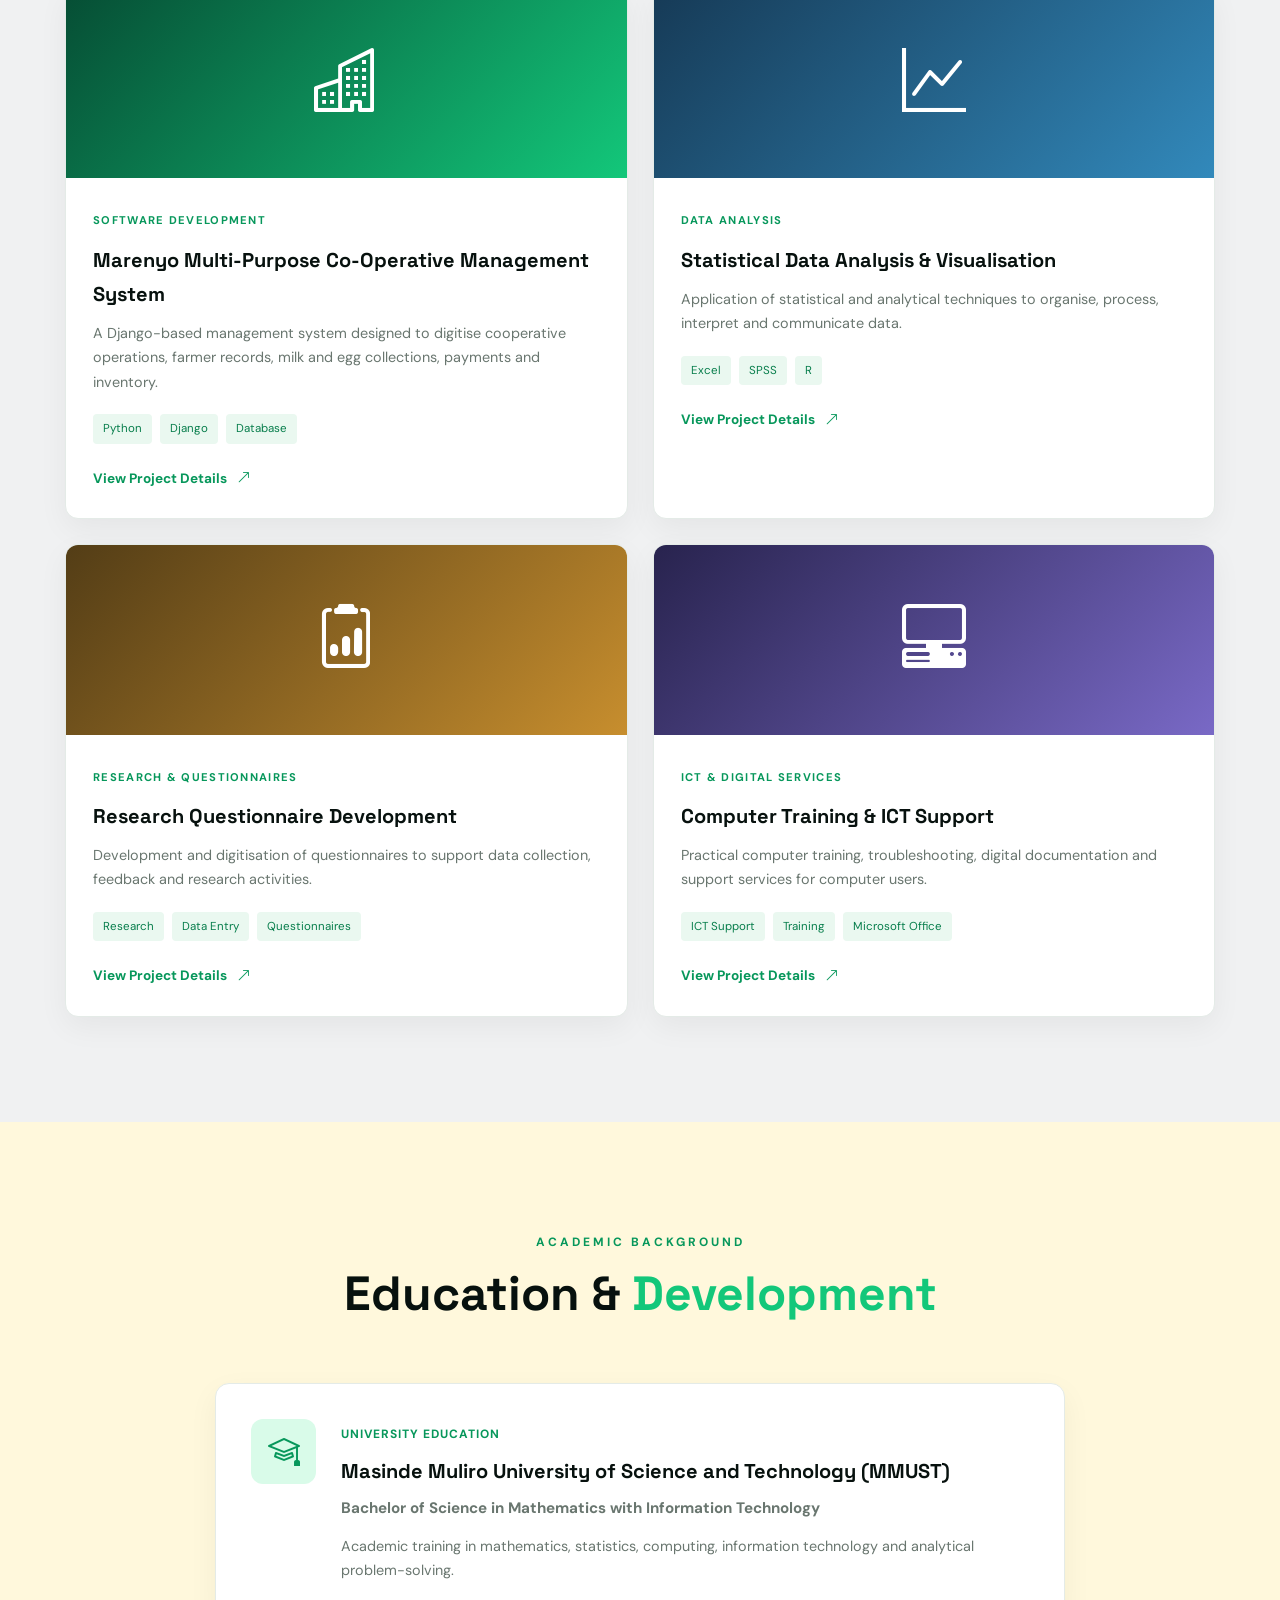
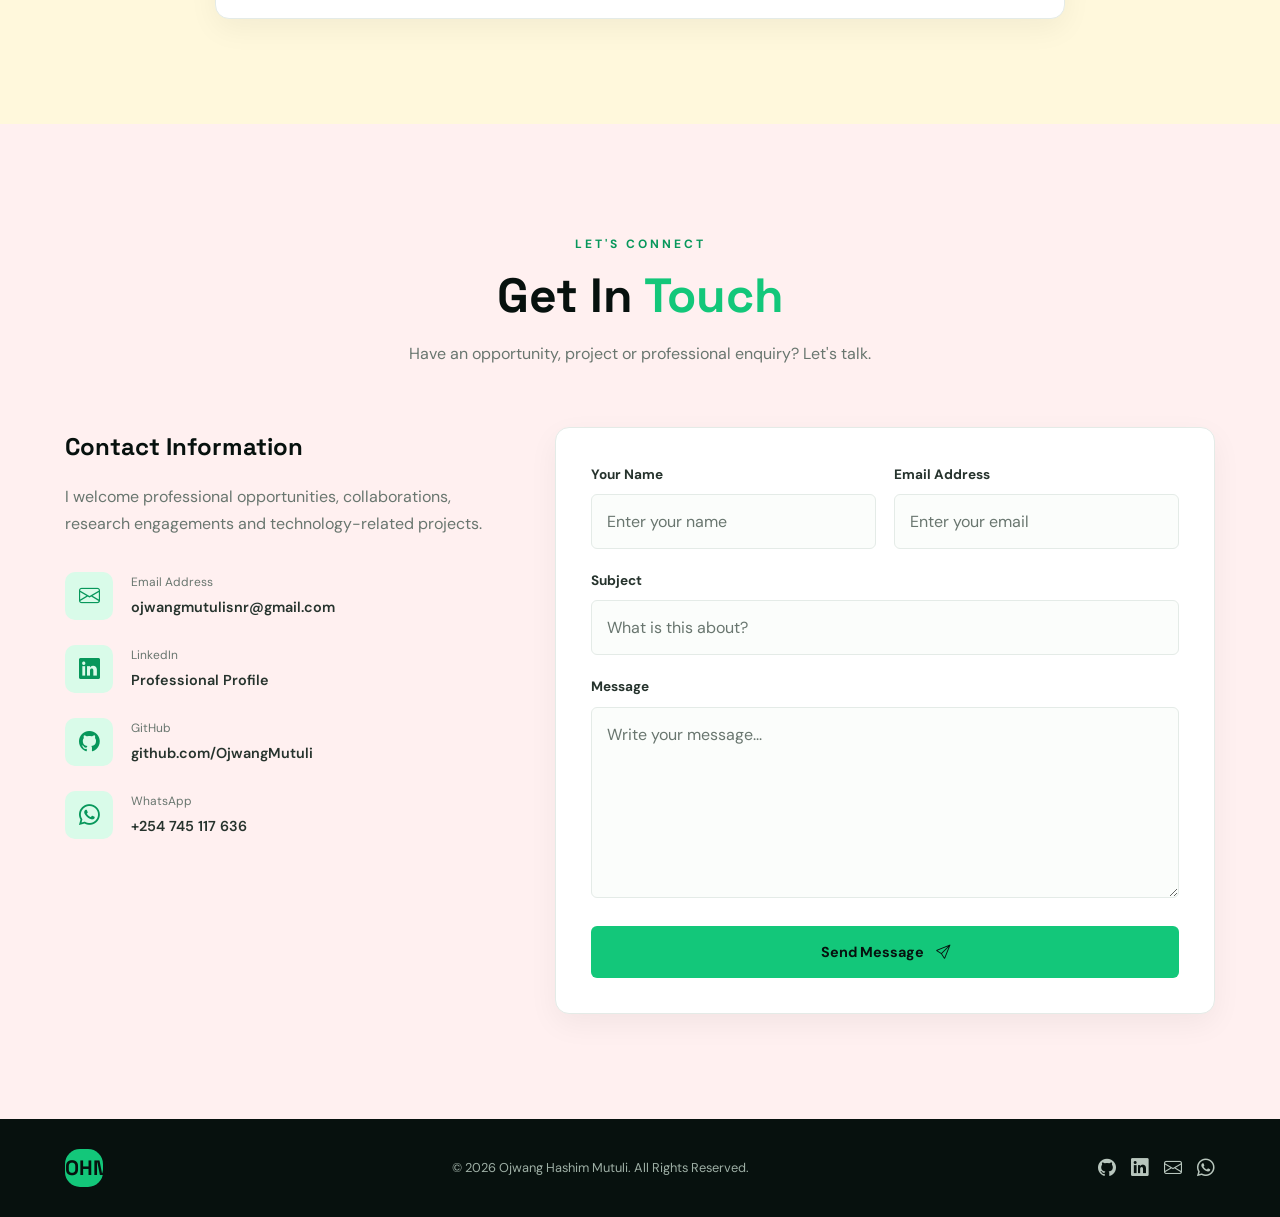
==== commit 34d509b6: "Add files via upload" ====
--- a/index.html
+++ b/index.html
@@ -21,8 +21,8 @@
 
     <!-- Social Media Link Preview -->
     <meta property="og:type" content="website">
-    <meta property="og:title" content="OJWANG HASHIM MUTULI | Professional Portfolio">
-    <meta property="og:description" content="Explore my Professional Portfolio — Mathematics and IT graduate, data analyst, and software developer. Discover my skills, projects, experience, and achievements.">
+    <meta property="og:title" content="OJWANG HASHIM MUTULI | Portfolio">
+    <meta property="og:description" content="Explore my Portfolio — Mathematics and IT graduate, Data Analyst, and Website and Software Developer. Discover my skills, projects, experience, and achievements.">
     <meta property="og:url" content="https://ojwangmutuli.github.io/">
     <meta property="og:image" content="https://ojwangmutuli.github.io/assets/images/profile.jpg">
     <meta property="og:image:secure_url" content="https://ojwangmutuli.github.io/assets/images/profile.jpg">
@@ -30,8 +30,8 @@
 
     <!-- Twitter / X Preview -->
     <meta name="twitter:card" content="summary_large_image">
-    <meta name="twitter:title" content="OJWANG HASHIM MUTULI | Professional Portfolio">
-    <meta name="twitter:description" content="Mathematics and IT graduate, data analyst, and software developer. Explore my professional portfolio.">
+    <meta name="twitter:title" content="OJWANG HASHIM MUTULI | Portfolio">
+    <meta name="twitter:description" content="Mathematics and IT graduate, Data Analyst, Website and Software Developer. Explore my Portfolio.">
     <meta name="twitter:image" content="https://ojwangmutuli.github.io/assets/images/profile.jpg">
 </head>
 
@@ -126,7 +126,7 @@
                     <a href="#home"
                        class="btn btn-outline"
                        target="_blank">
-                        Request my CV via Email.
+                        Request my CV via Email. (Scroll down)
                     </a>
                     
 
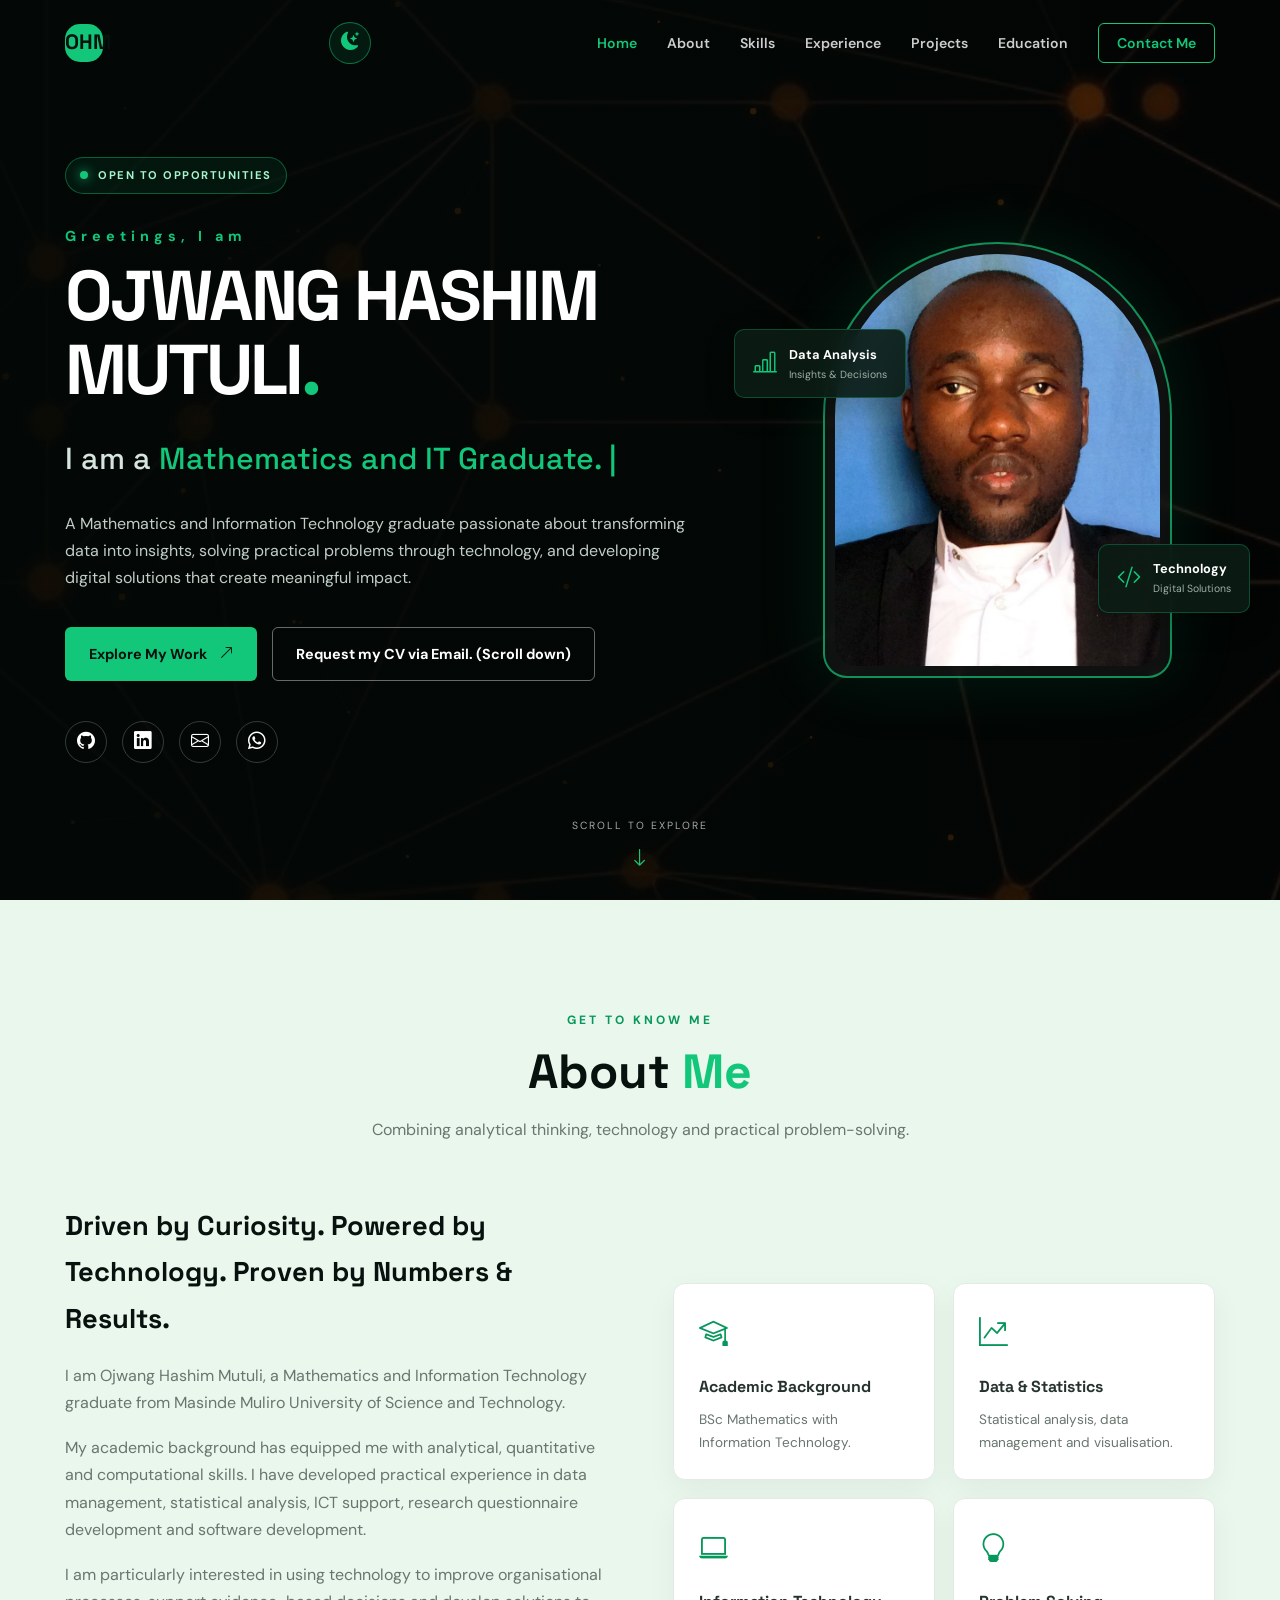
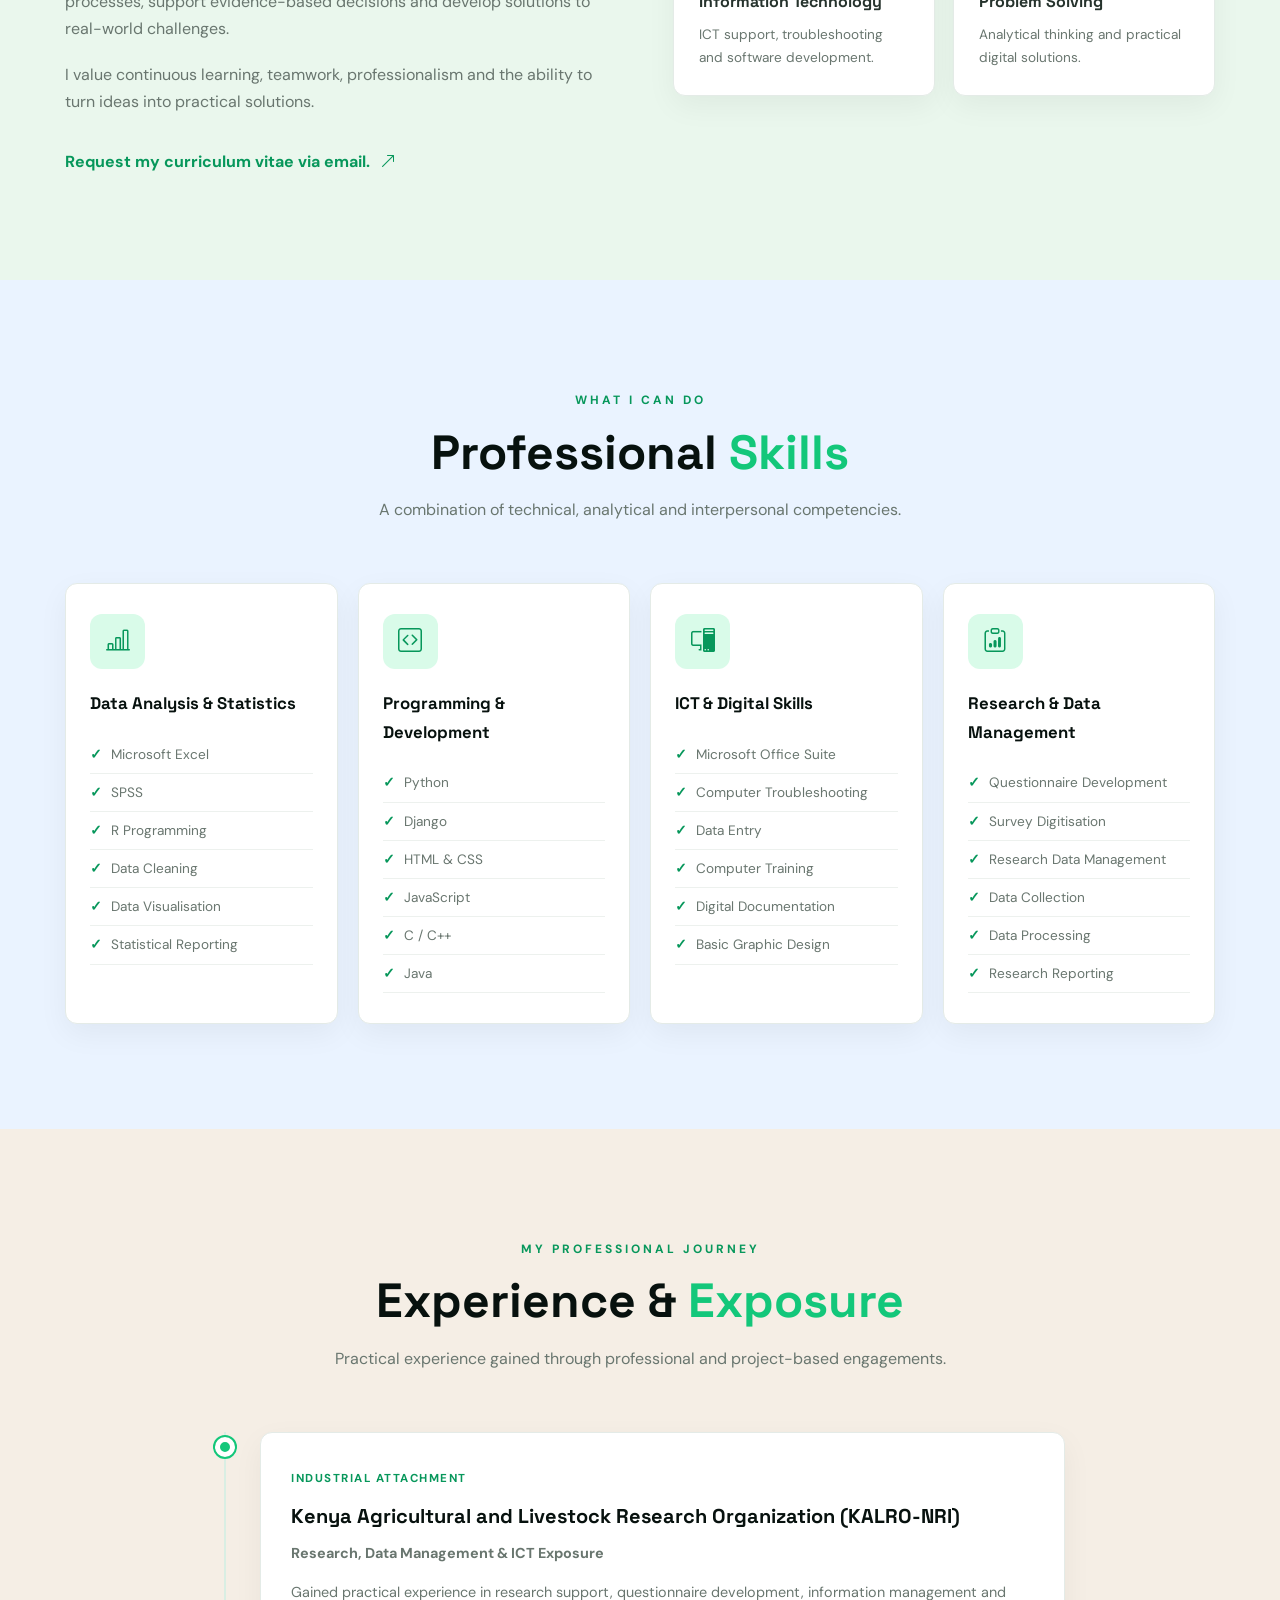
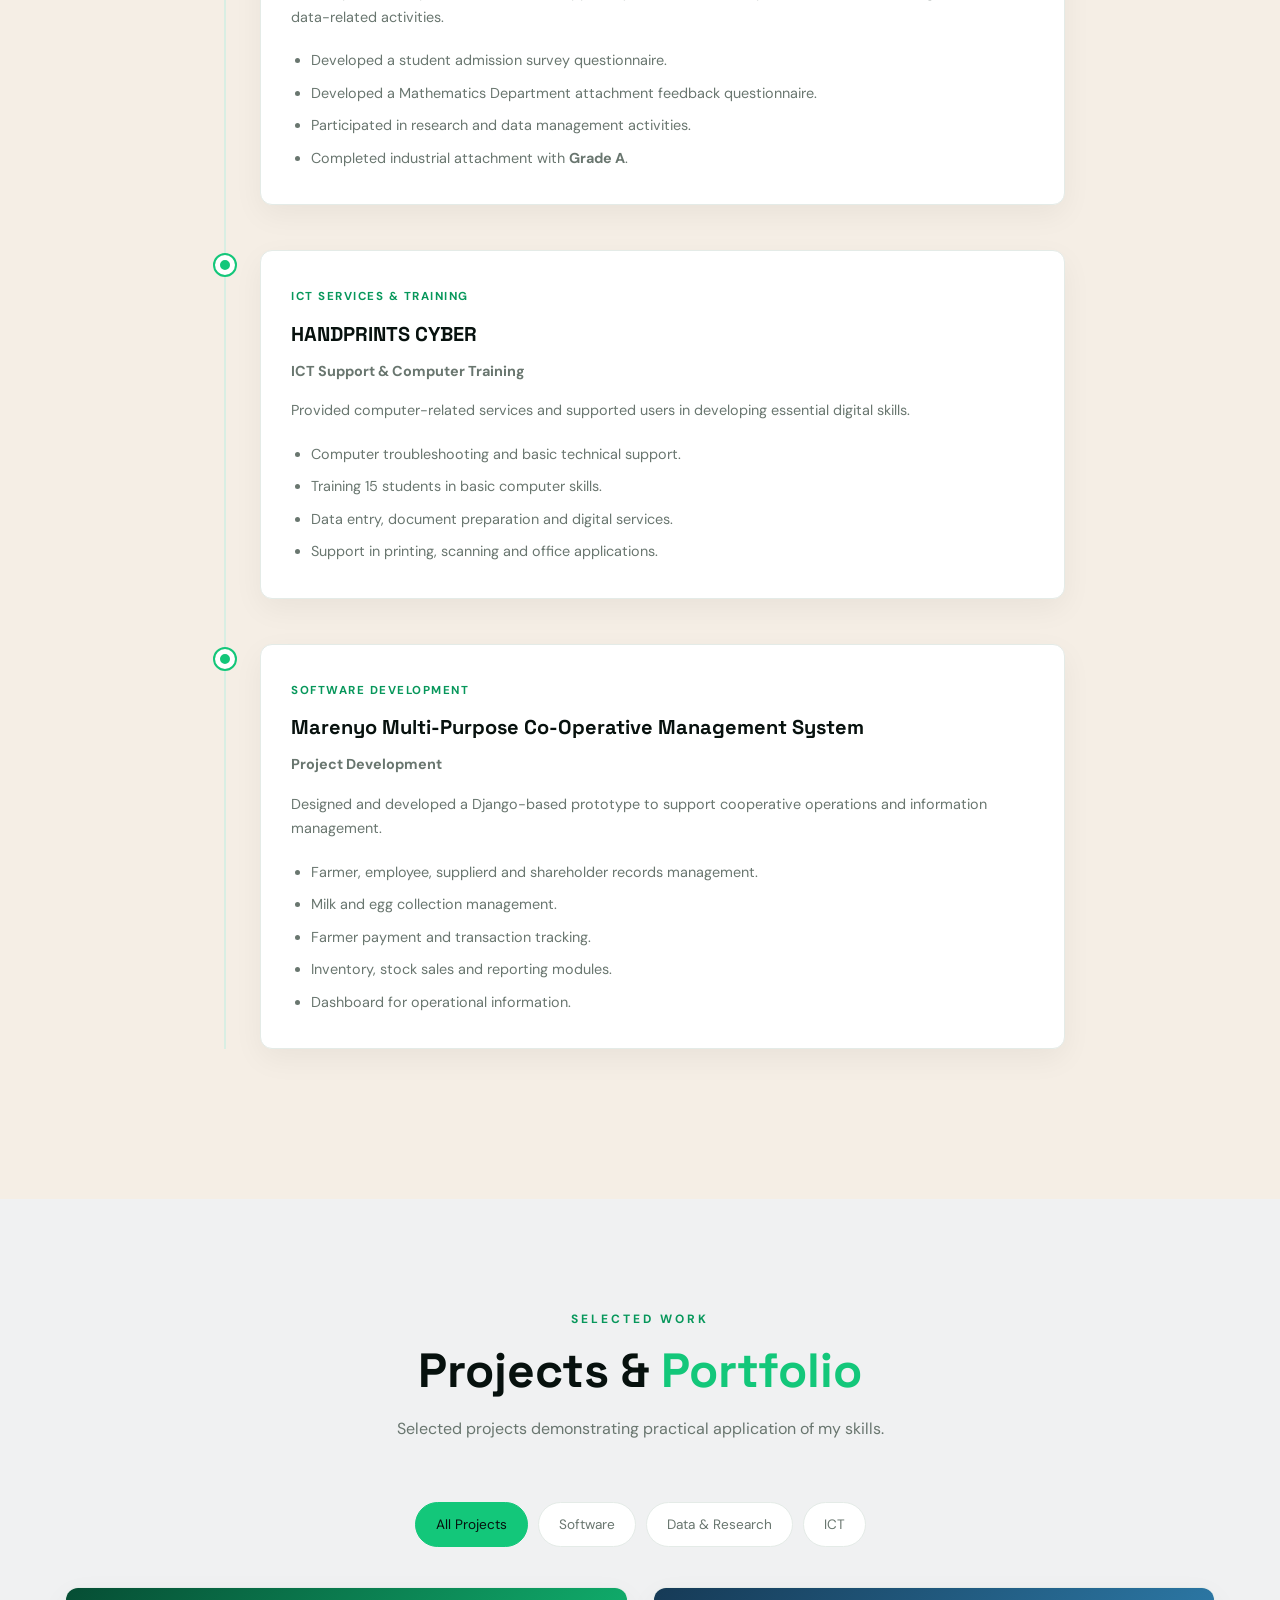
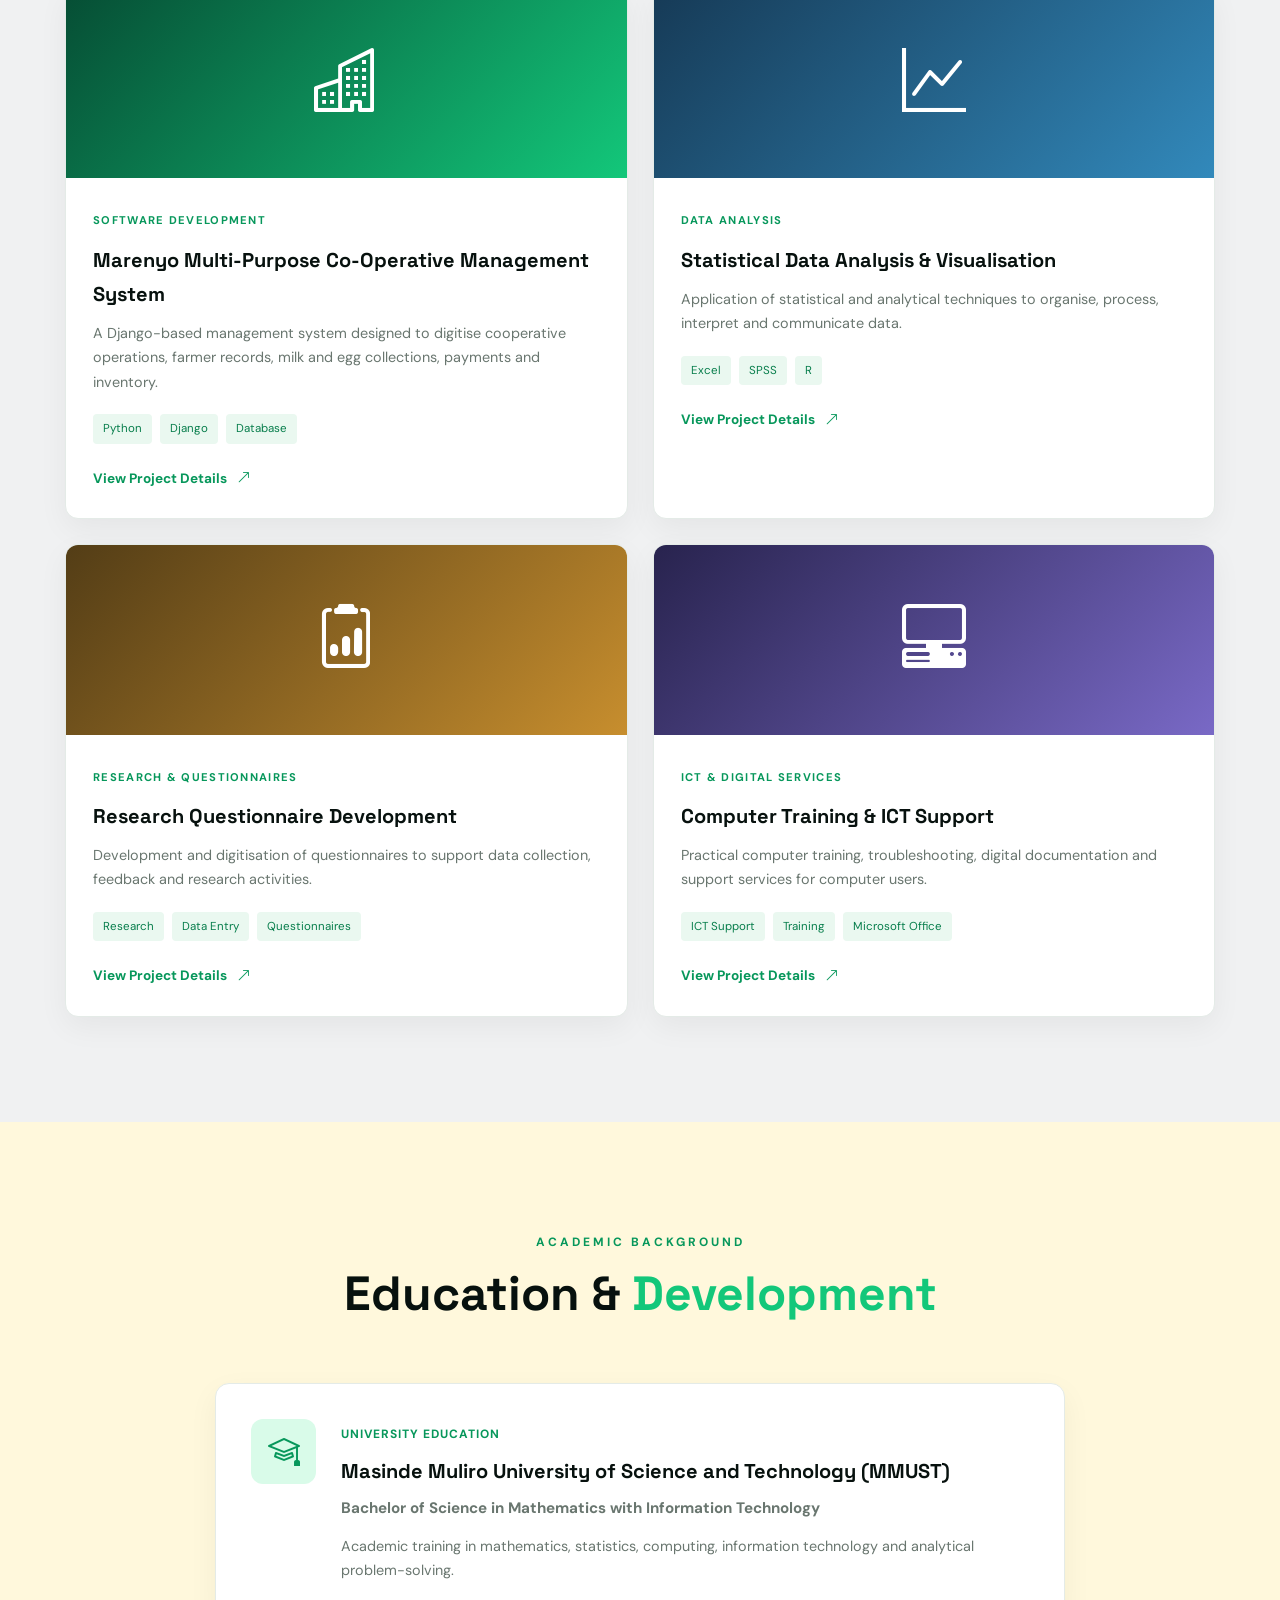
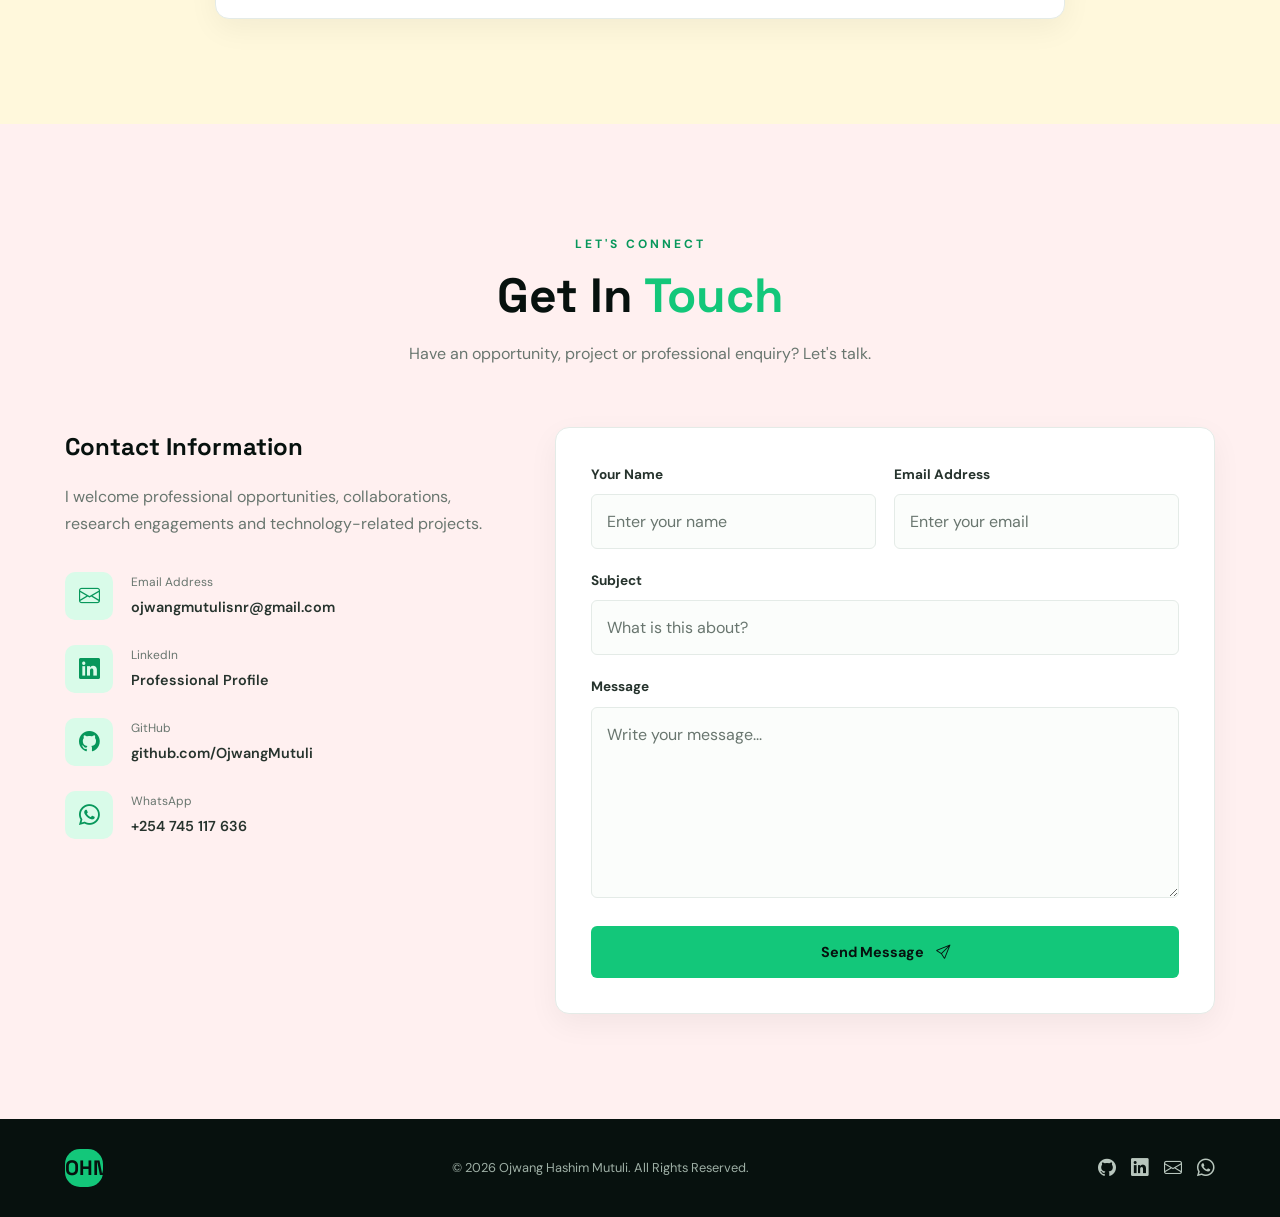
==== commit a1a11fa6: "Update index.html" ====
--- a/index.html
+++ b/index.html
@@ -22,7 +22,7 @@
     <!-- Social Media Link Preview -->
     <meta property="og:type" content="website">
     <meta property="og:title" content="OJWANG HASHIM MUTULI | Portfolio">
-    <meta property="og:description" content="Explore my Portfolio — Mathematics and IT graduate, Data Analyst, and Website and Software Developer. Discover my skills, projects, experience, and achievements.">
+    <meta property="og:description" content="Explore my Portfolio — Mathematics and IT graduate, Data Analyst, Website and Software Developer. Discover my skills, projects, experience, and achievements.">
     <meta property="og:url" content="https://ojwangmutuli.github.io/">
     <meta property="og:image" content="https://ojwangmutuli.github.io/assets/images/profile.jpg">
     <meta property="og:image:secure_url" content="https://ojwangmutuli.github.io/assets/images/profile.jpg">
@@ -893,4 +893,4 @@
     <script src="js/script.js"></script>
 
 </body>
-</html>+</html>
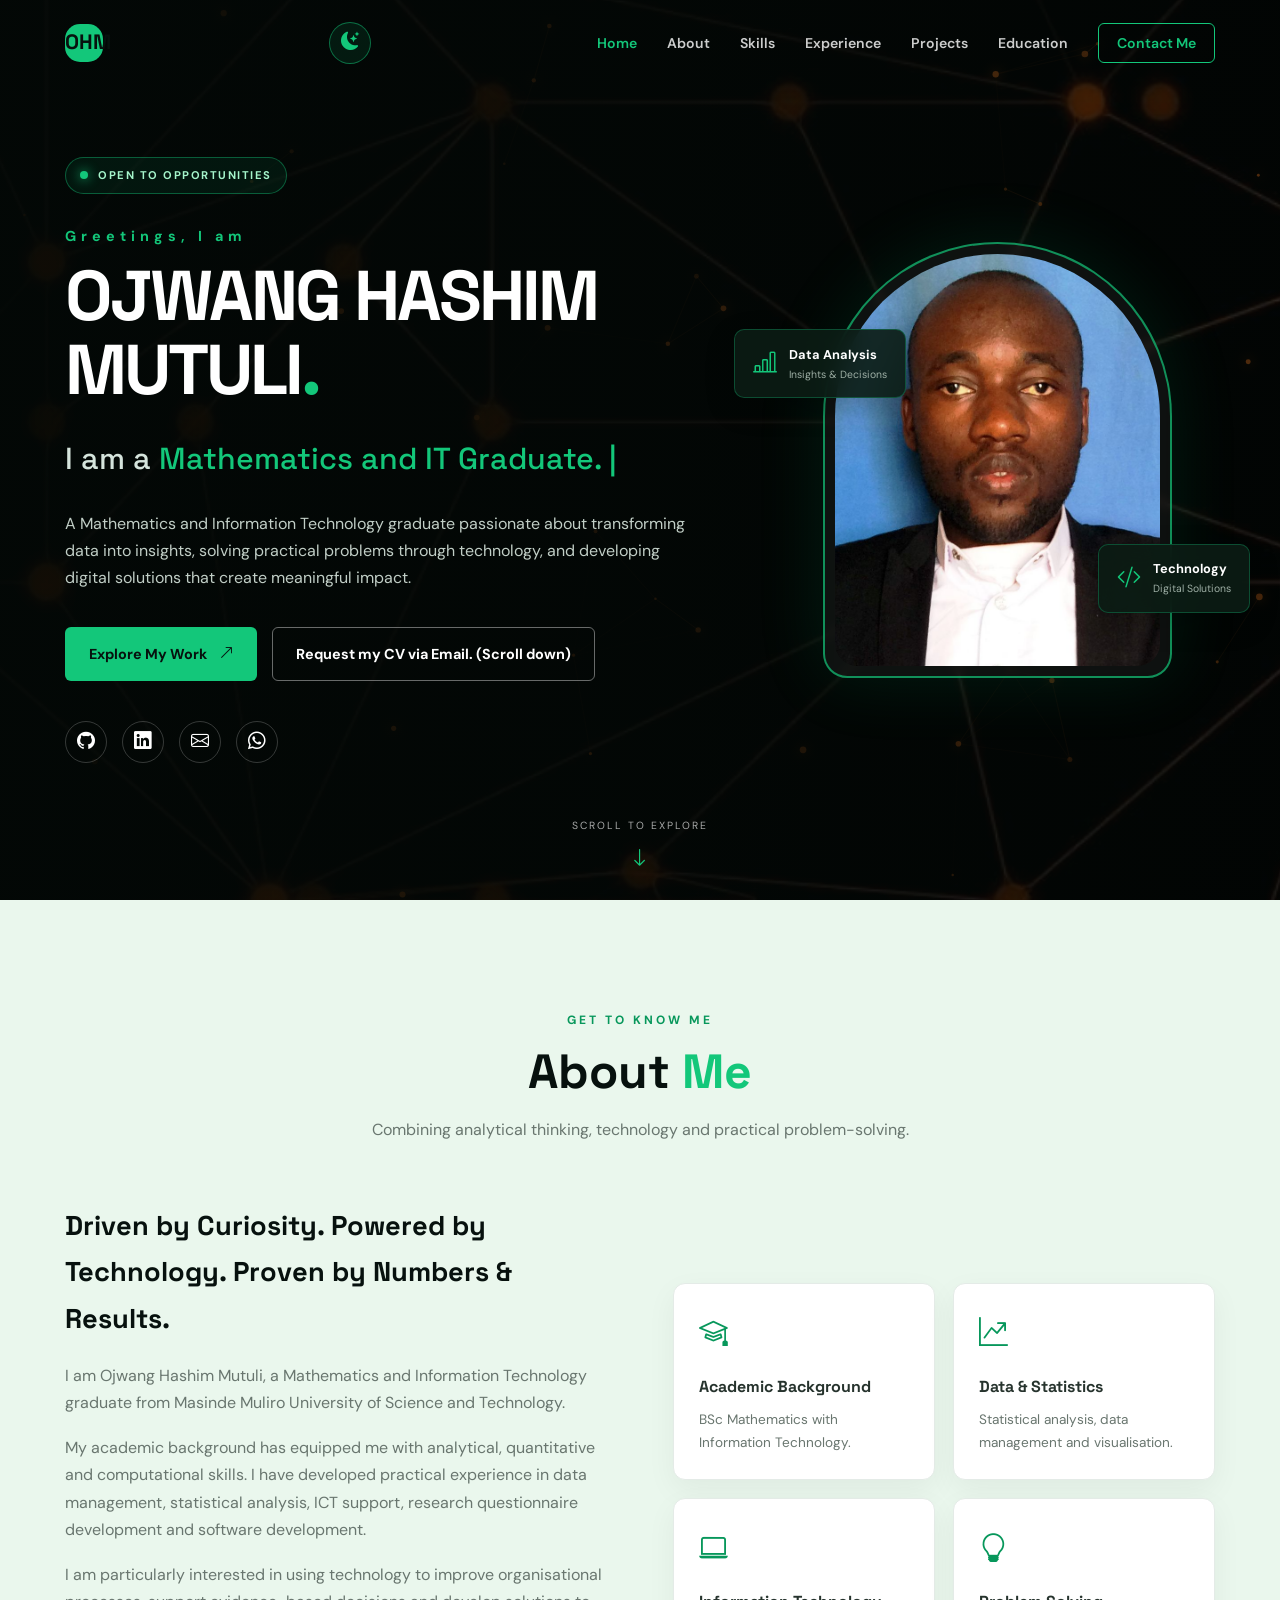
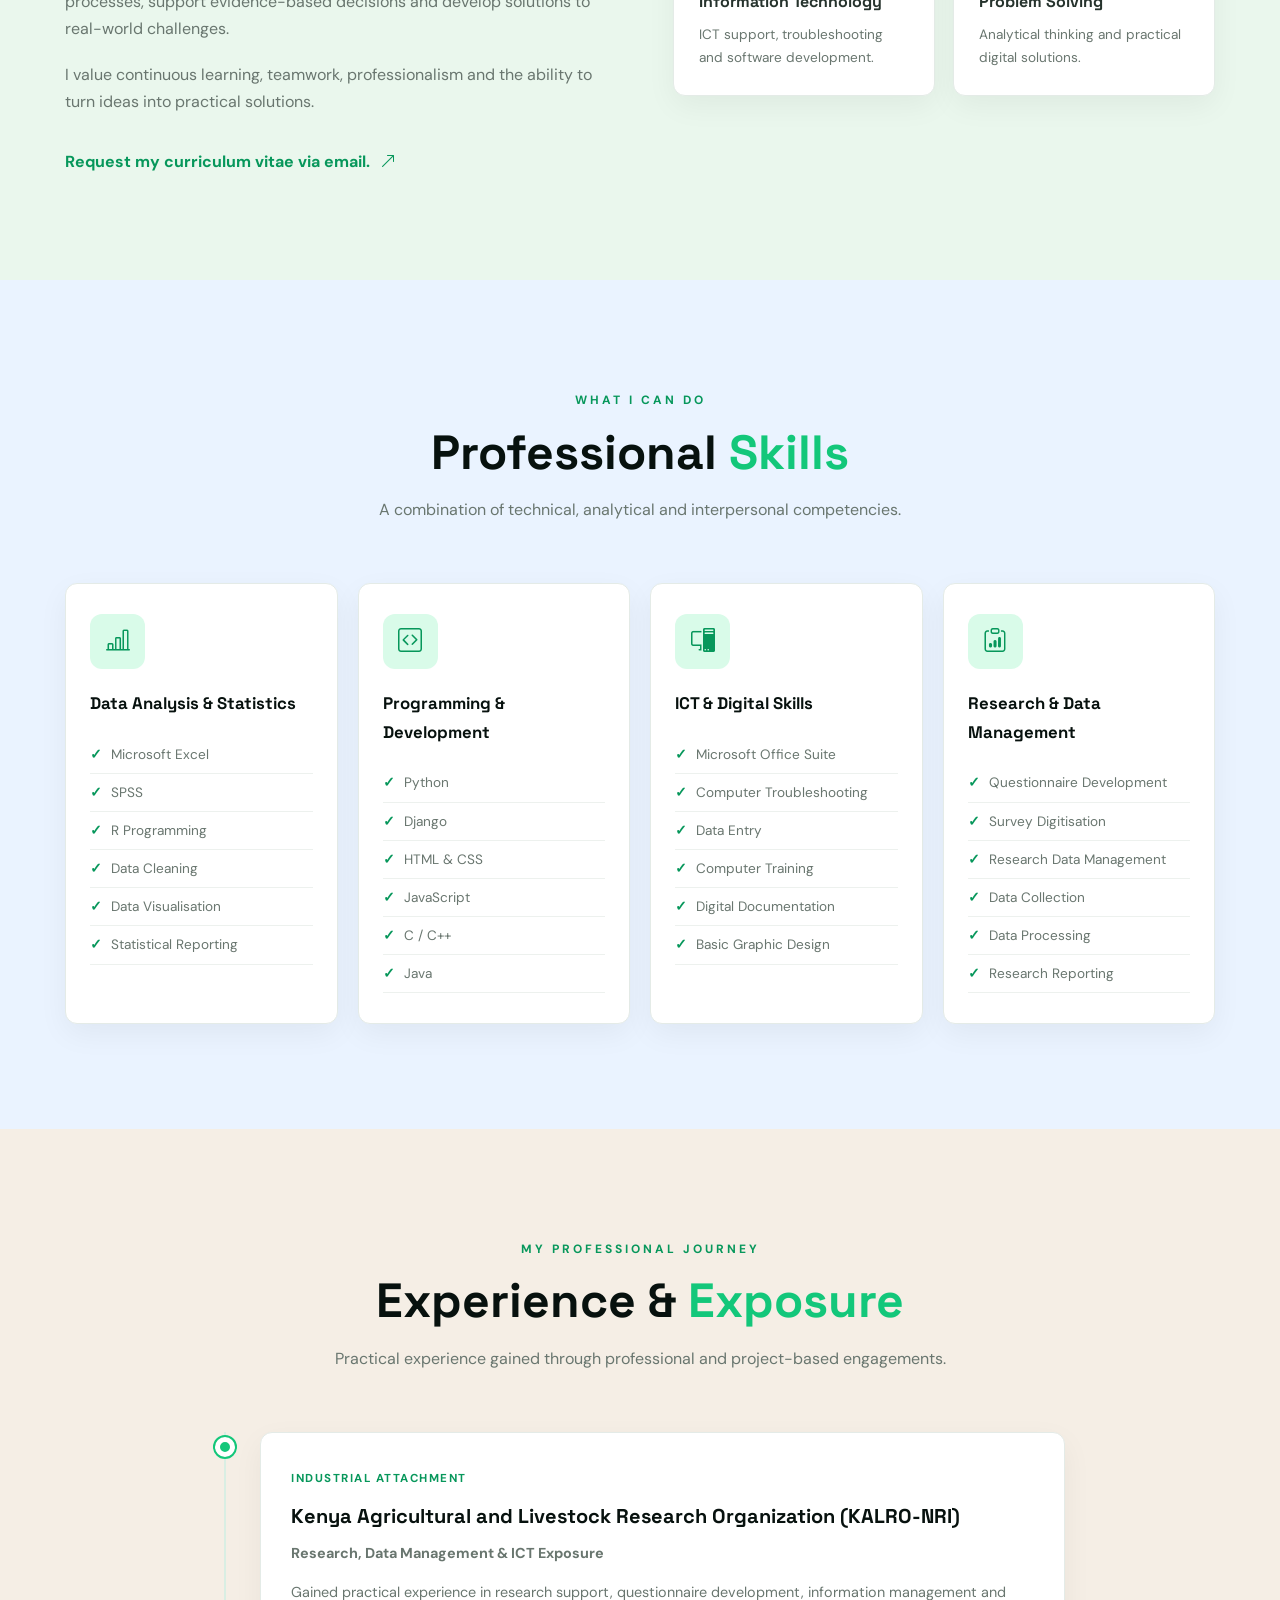
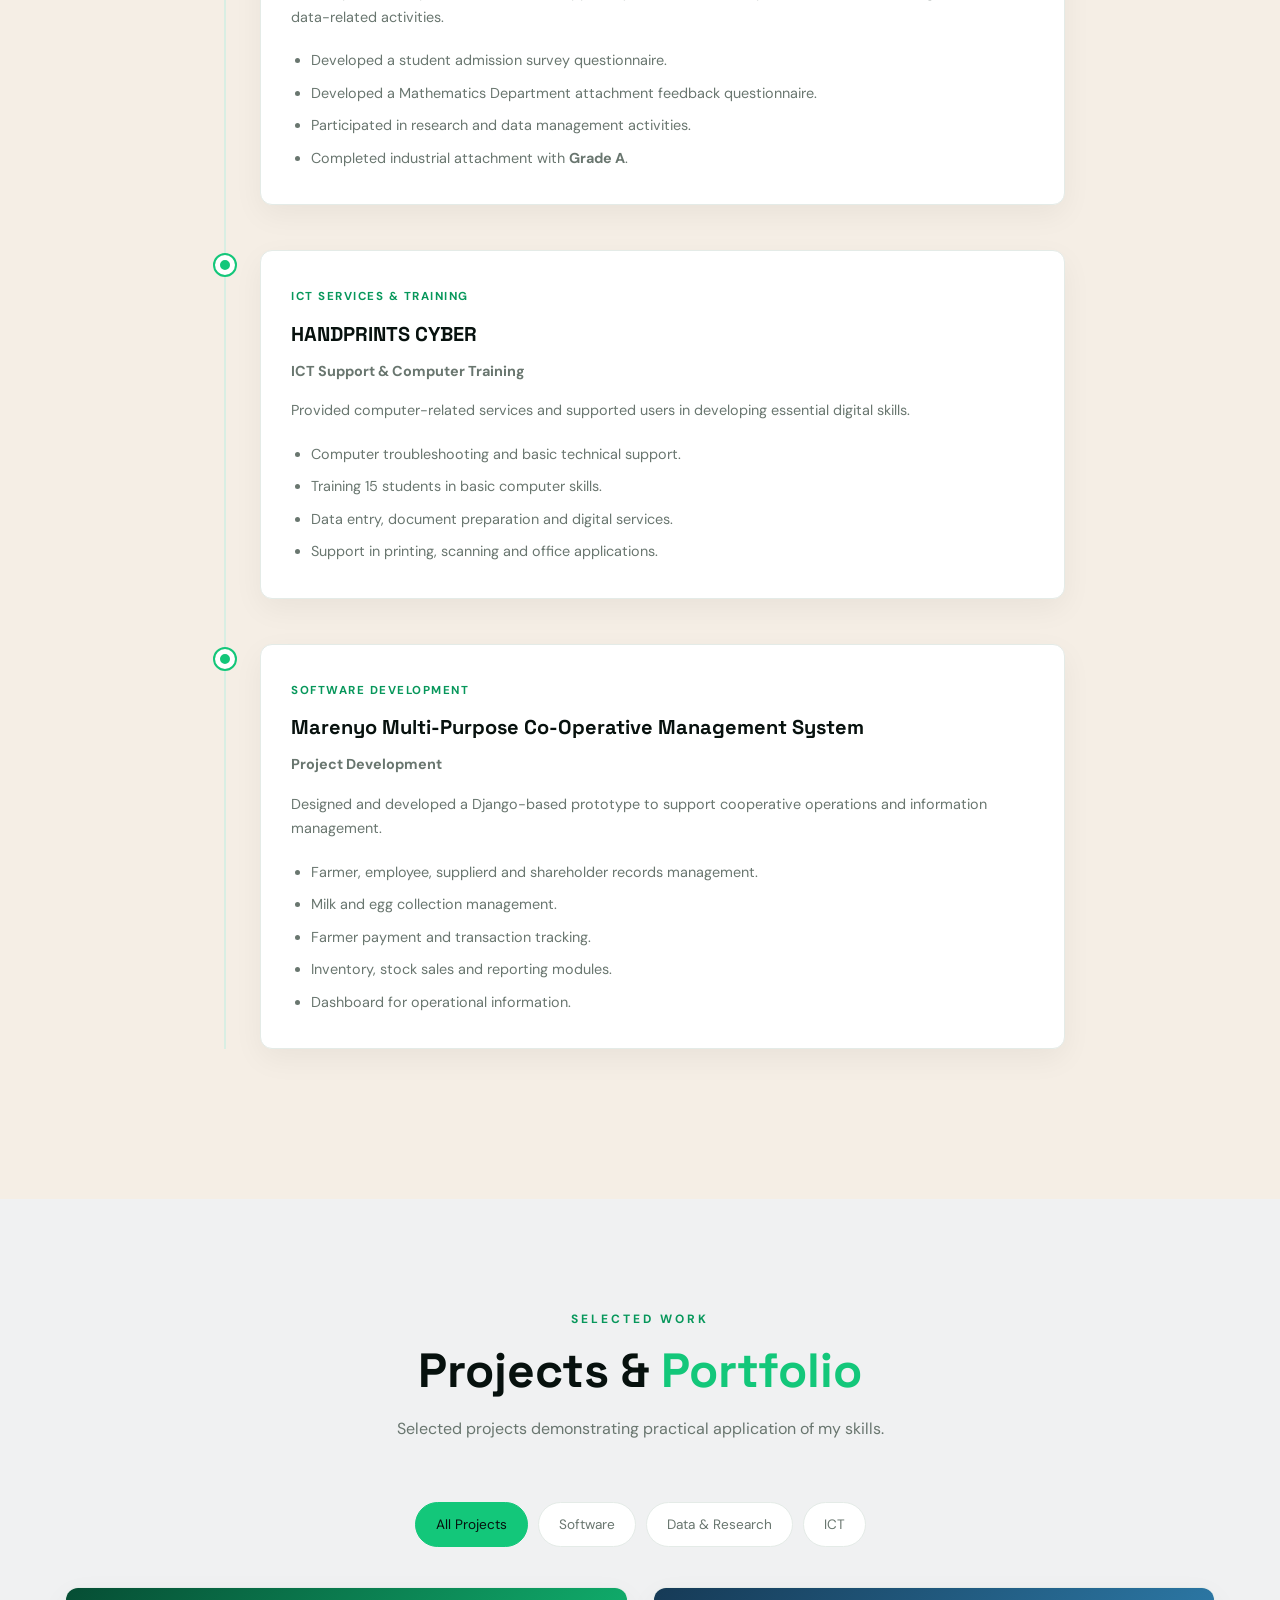
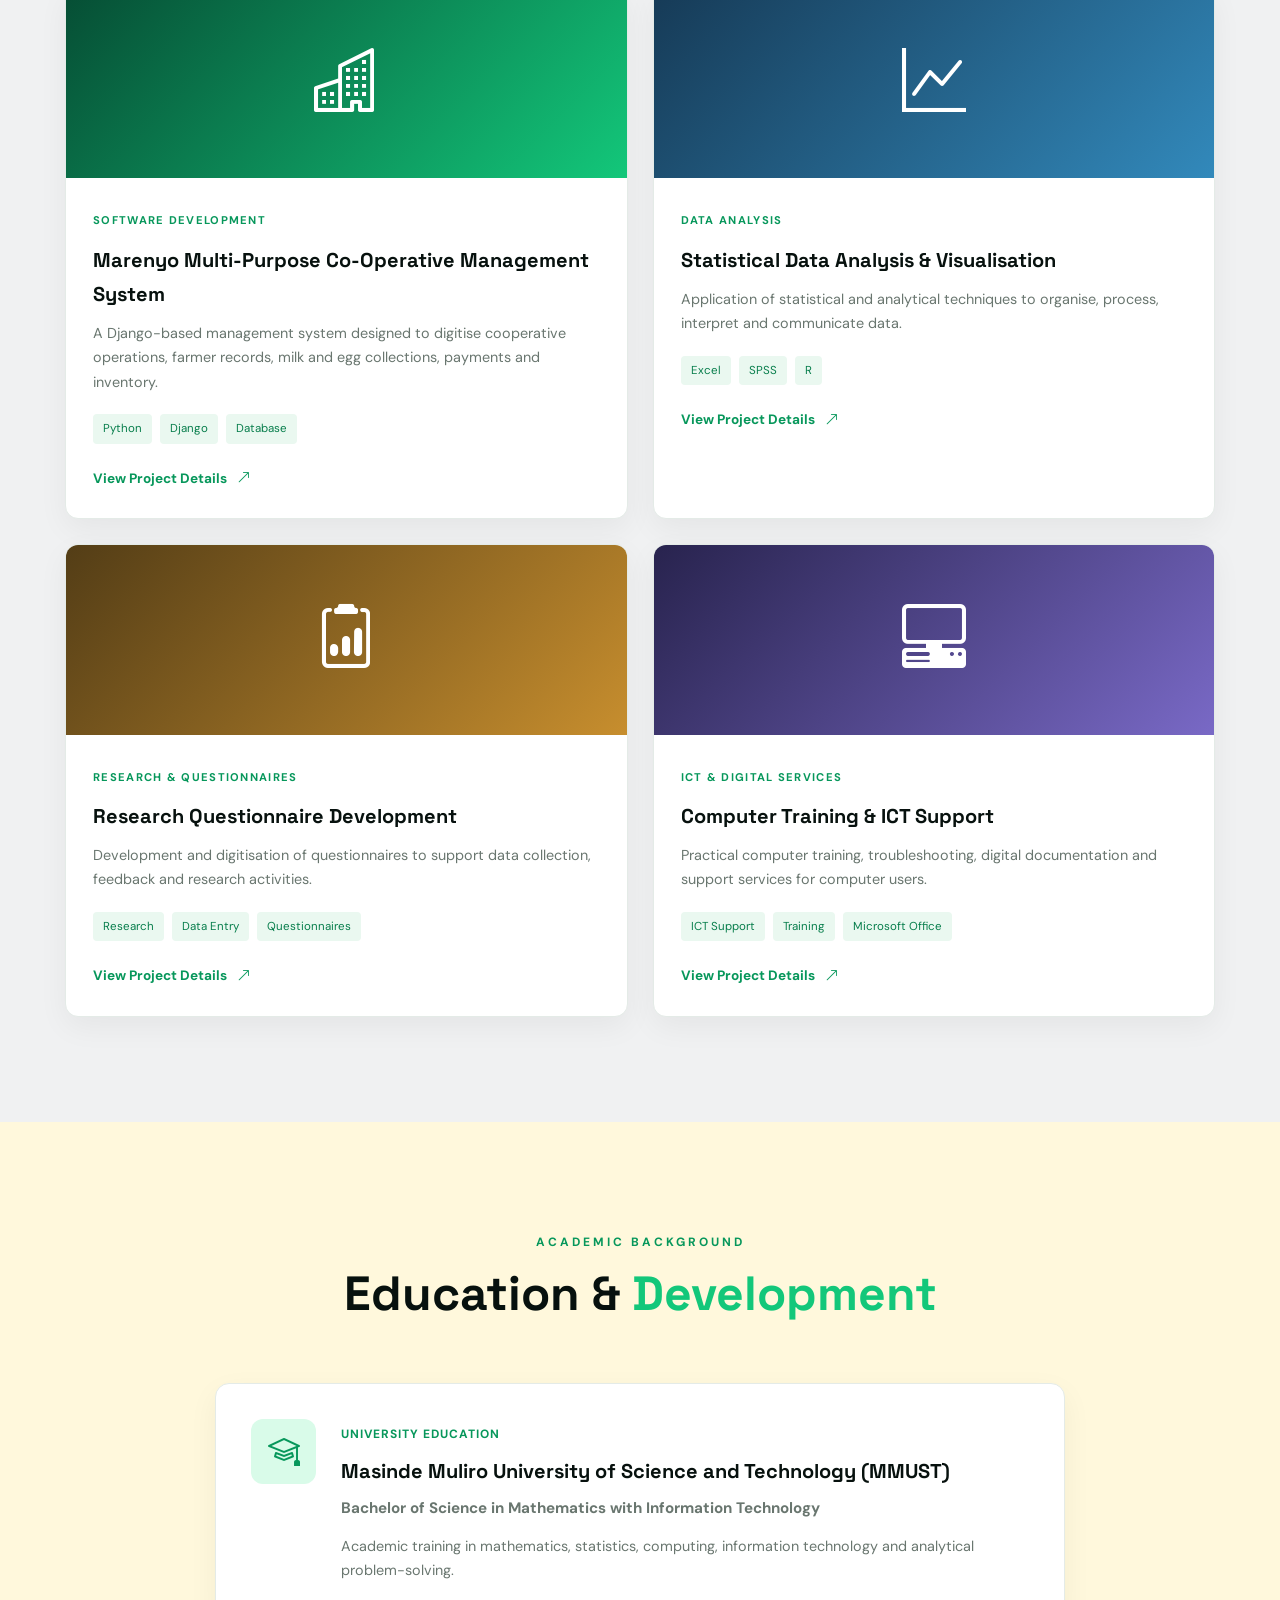
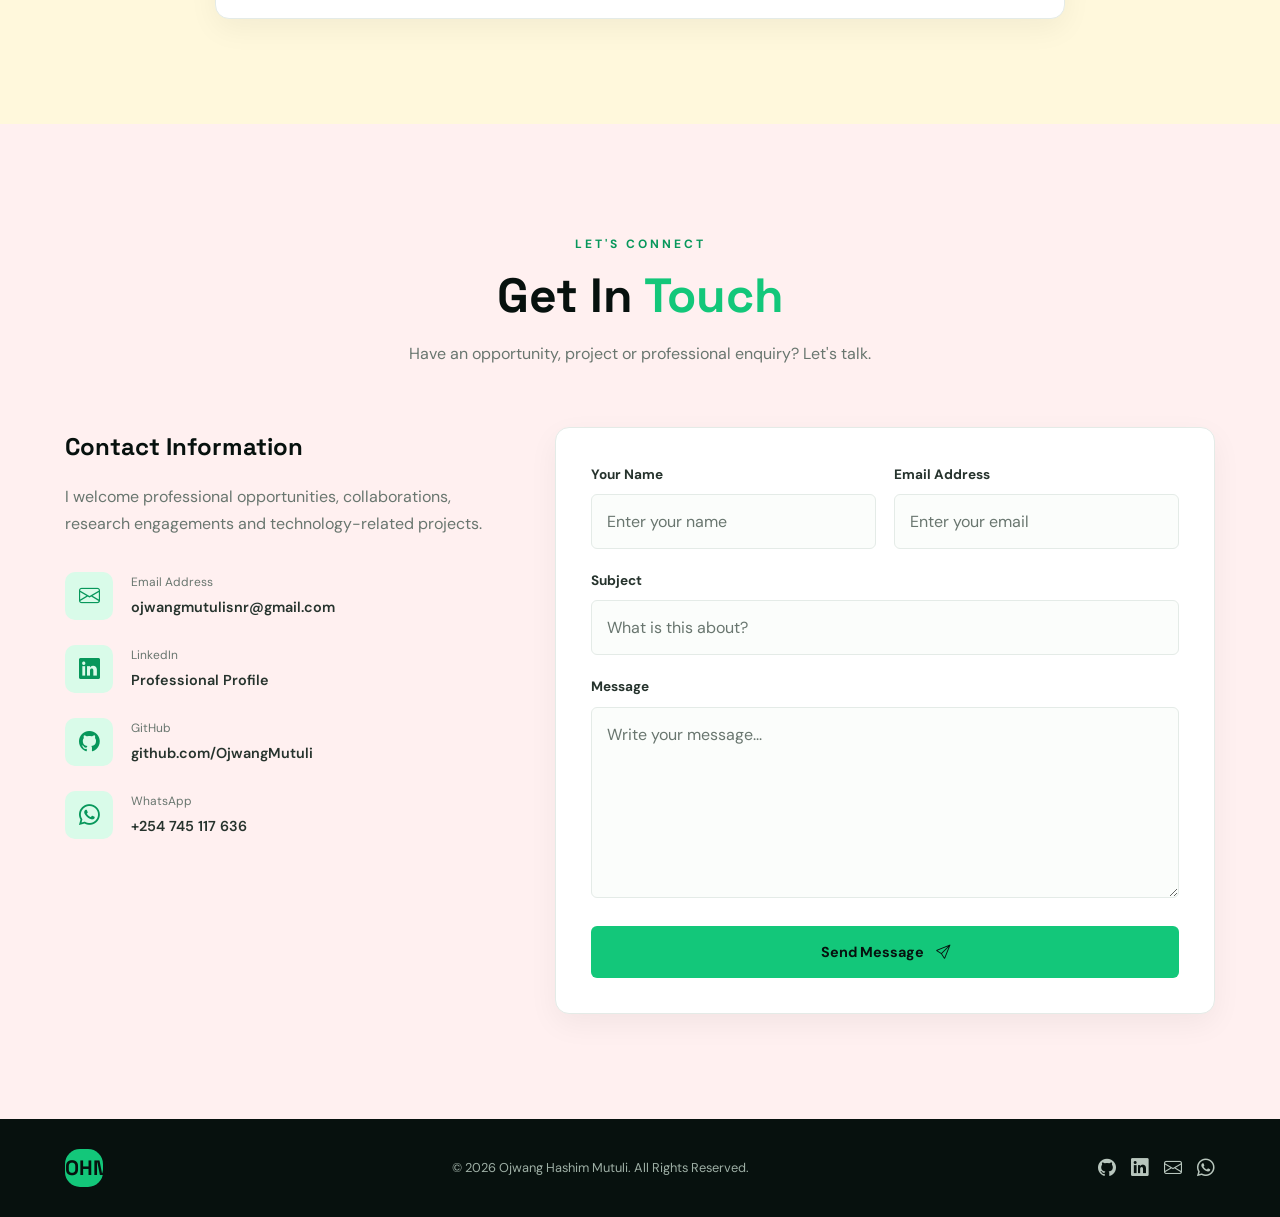
==== commit 9bef9f79: "Add files via upload" ====
--- a/index.html
+++ b/index.html
@@ -893,4 +893,4 @@
     <script src="js/script.js"></script>
 
 </body>
-</html>
+</html>
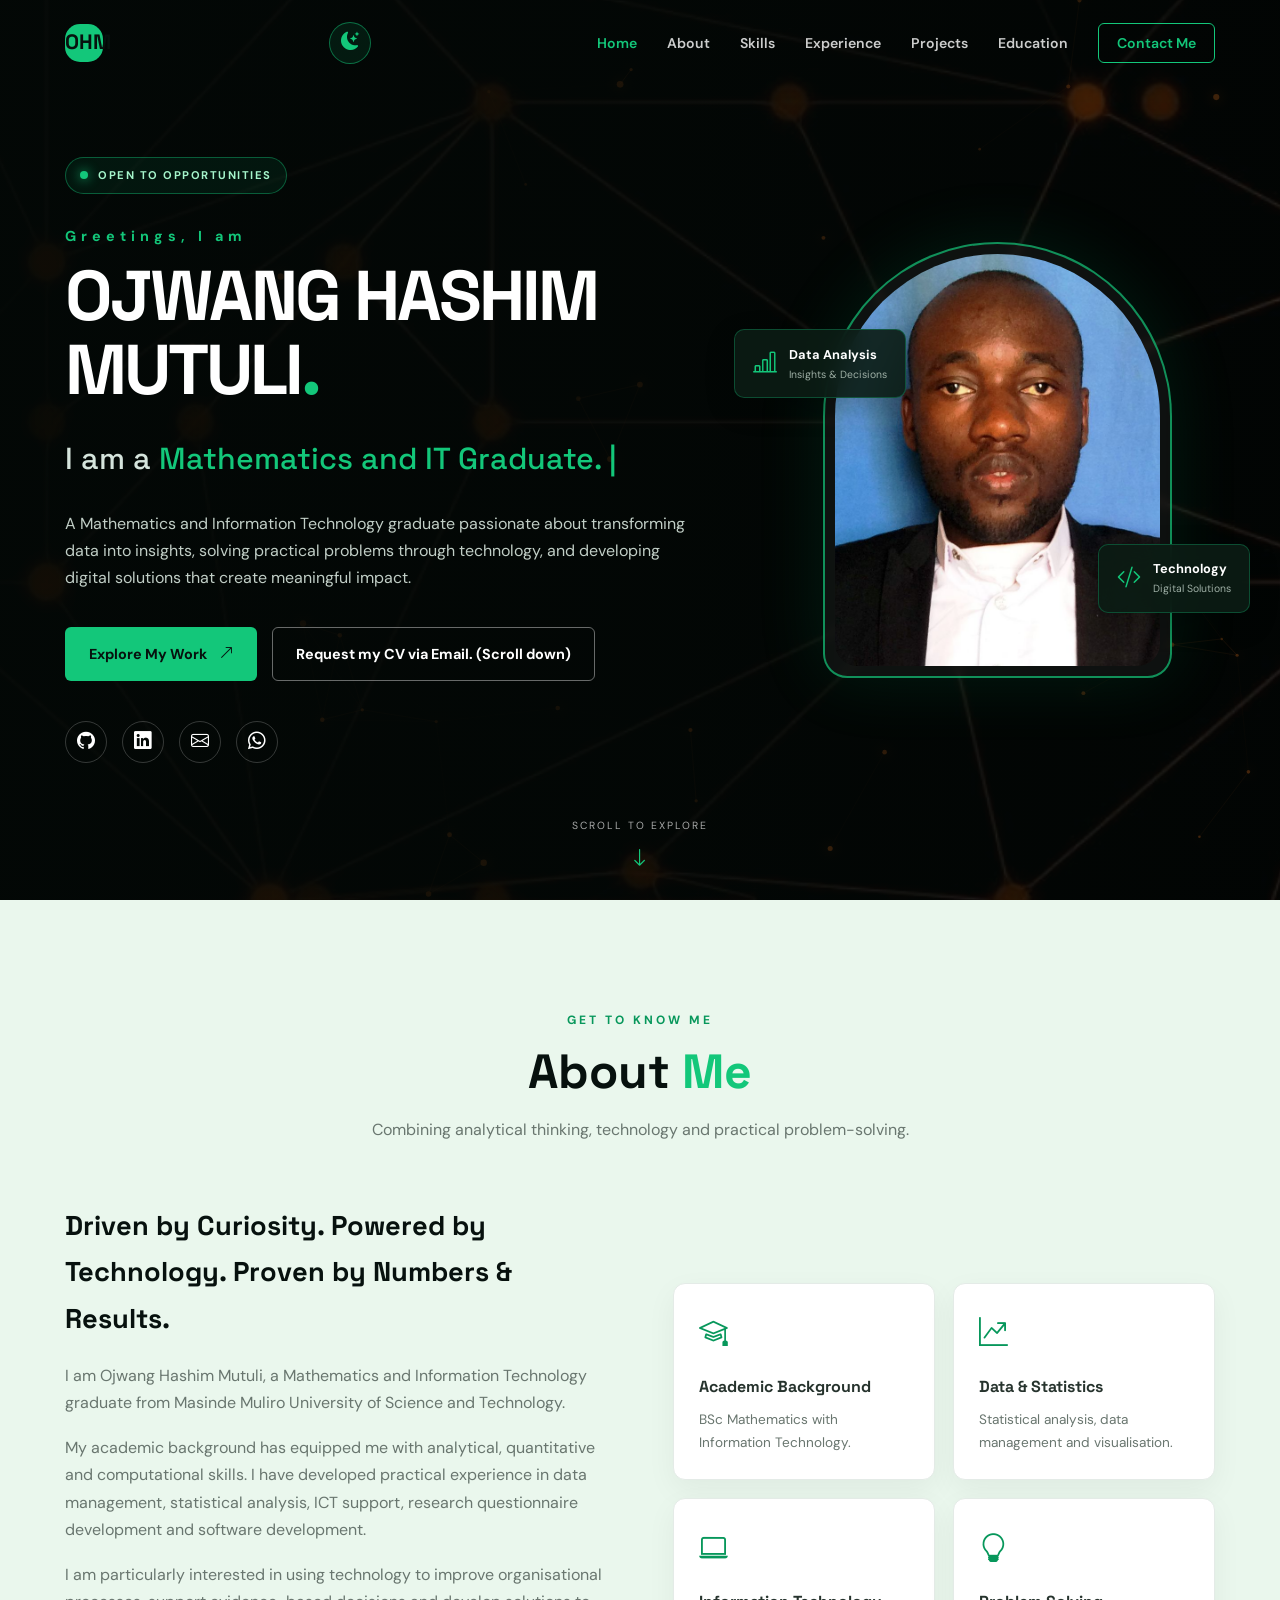
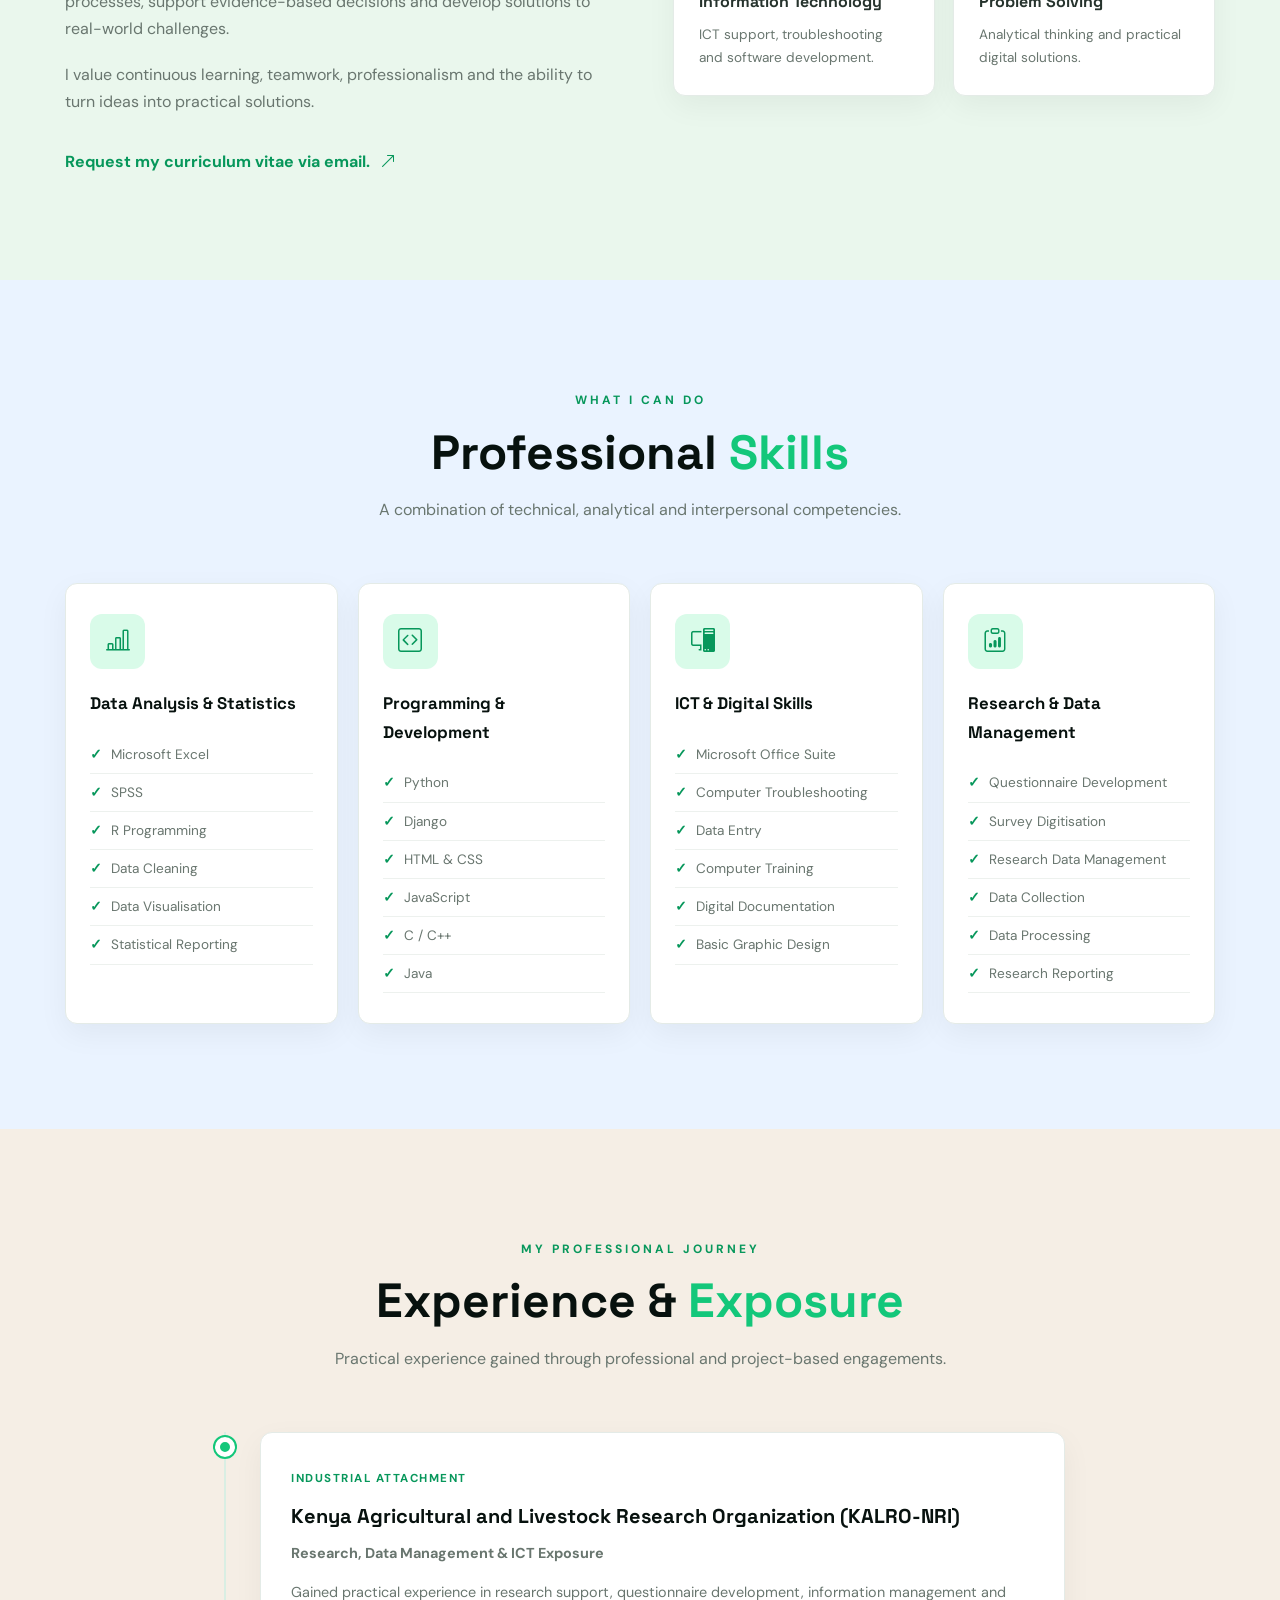
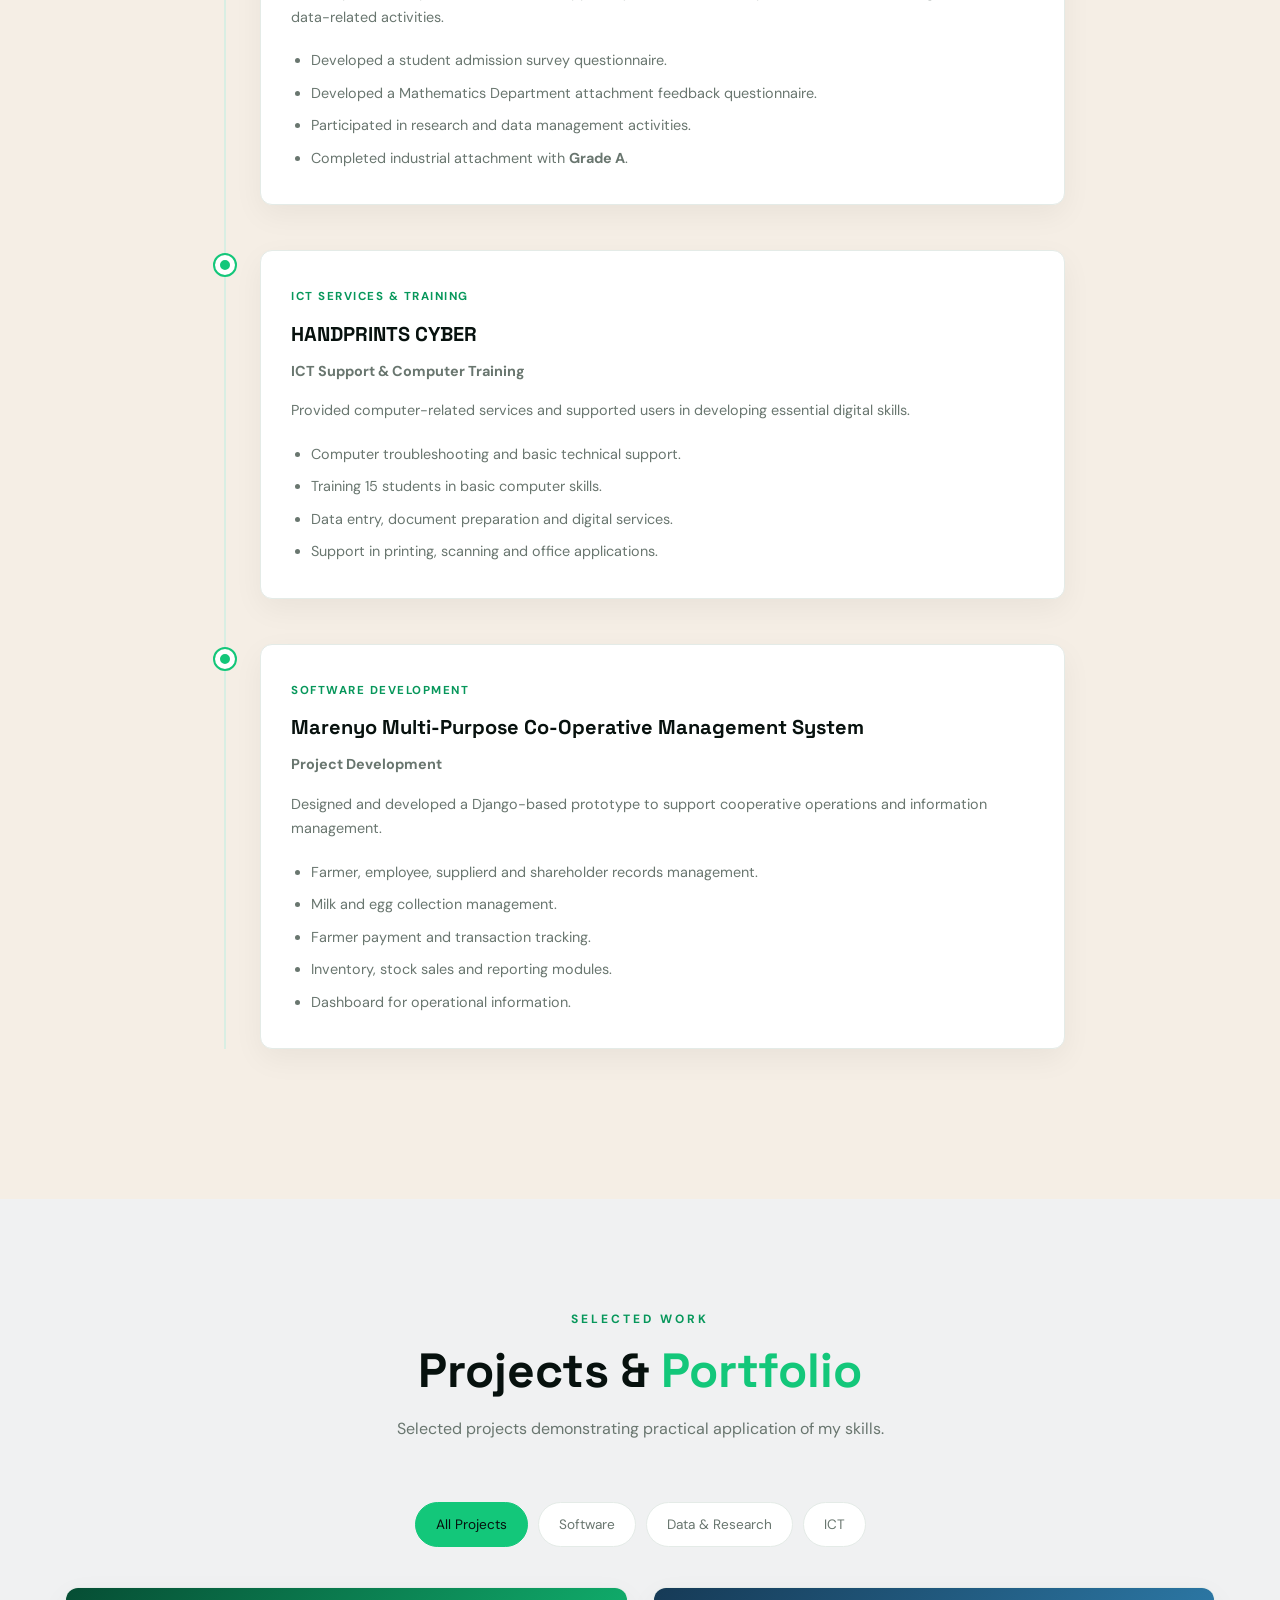
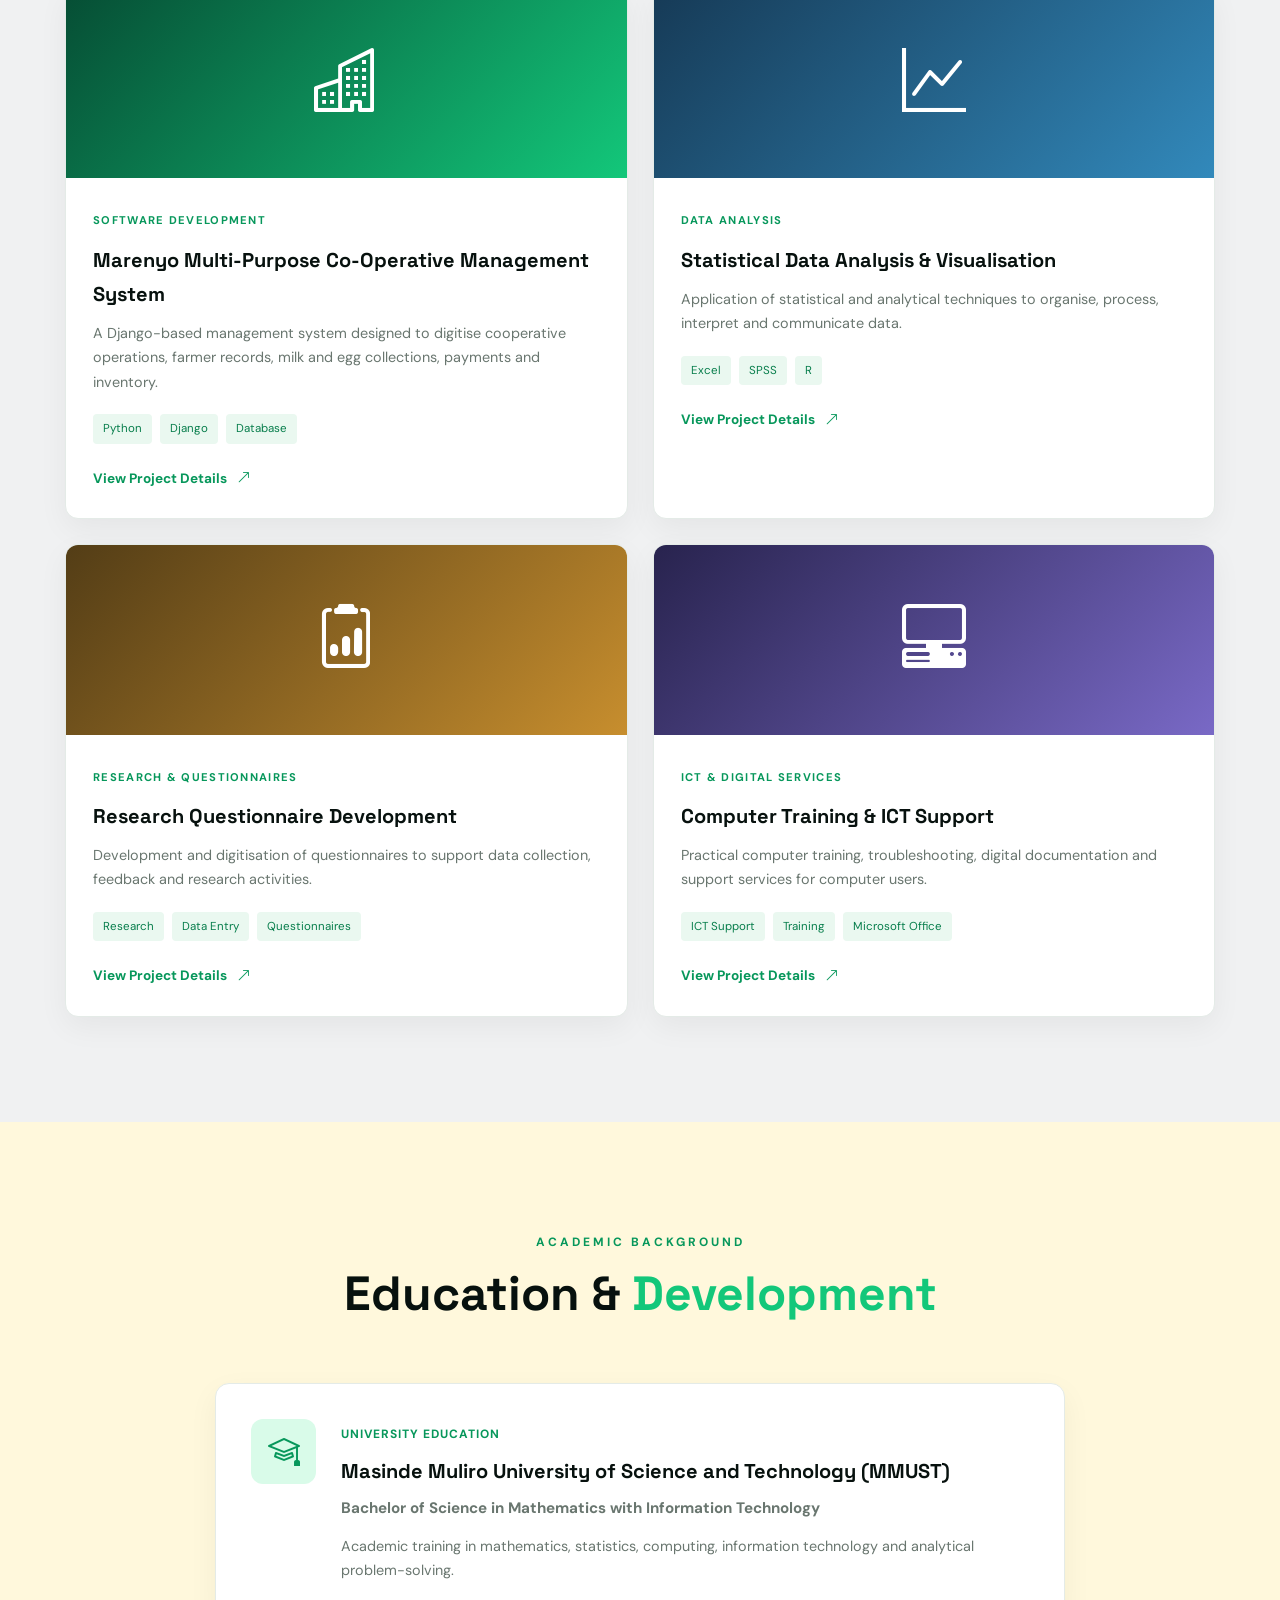
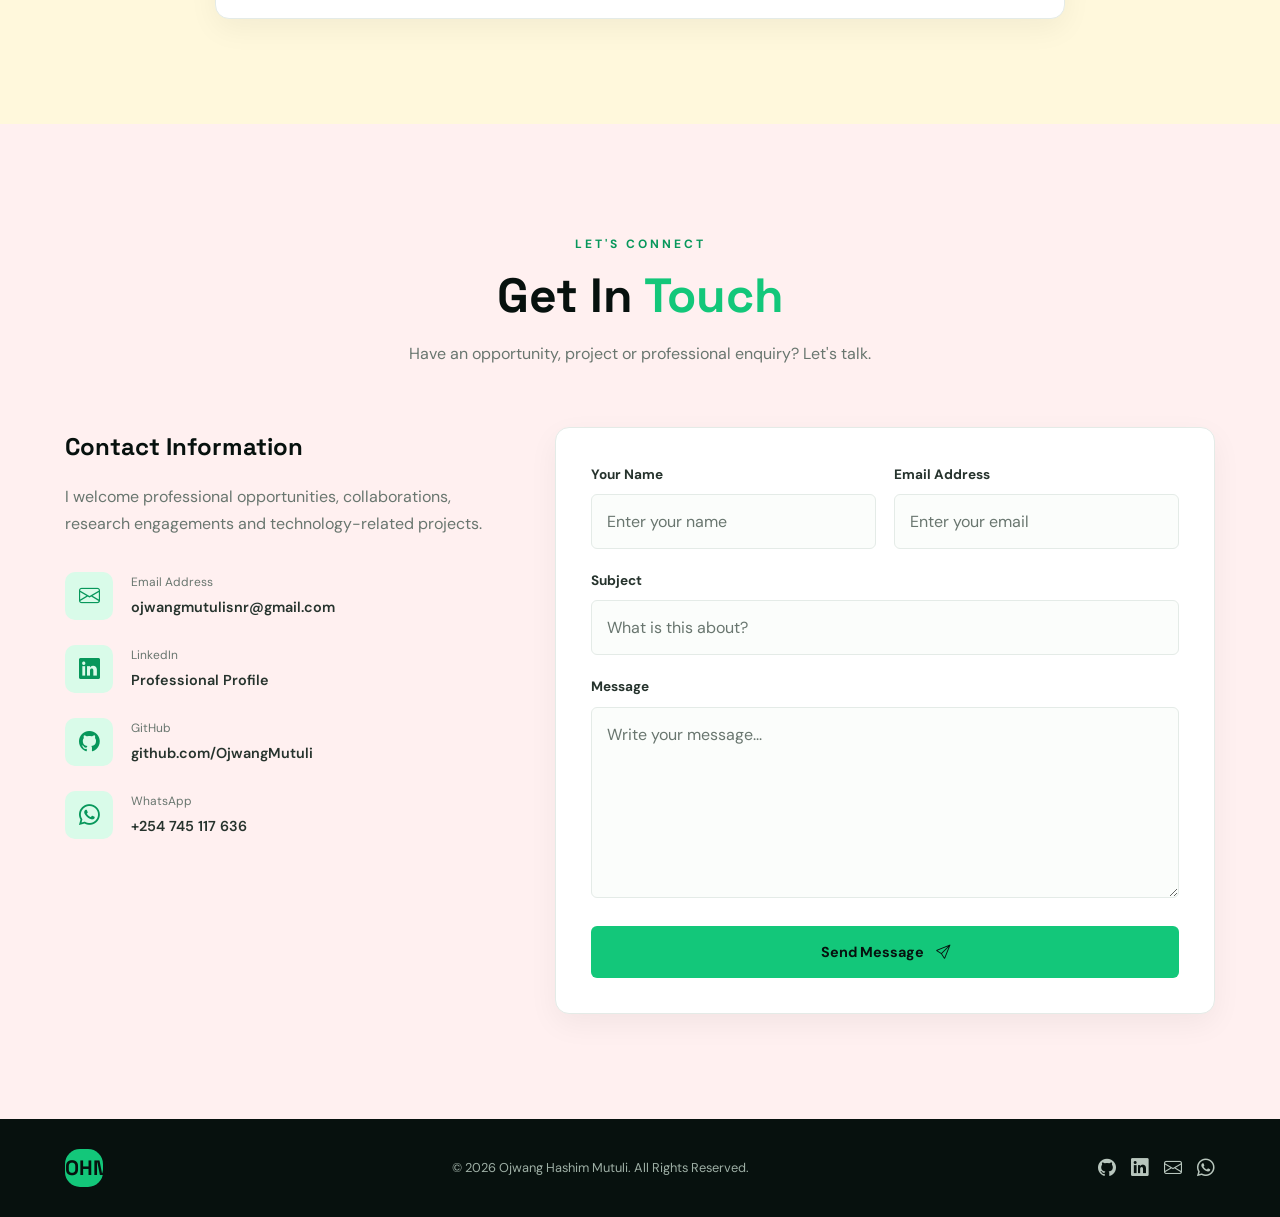
==== commit ea70e53d: "Share update." ====
--- a/index.html
+++ b/index.html
@@ -22,7 +22,7 @@
     <!-- Social Media Link Preview -->
     <meta property="og:type" content="website">
     <meta property="og:title" content="OJWANG HASHIM MUTULI | Portfolio">
-    <meta property="og:description" content="Explore my Portfolio — Mathematics and IT graduate, Data Analyst, Website and Software Developer. Discover my skills, projects, experience, and achievements.">
+    <meta property="og:description" content="Explore my Portfolio — Mathematics and IT graduate, Data Analyst, Website and Software Developer. Discover my skills, projects, experience and achievements.">
     <meta property="og:url" content="https://ojwangmutuli.github.io/">
     <meta property="og:image" content="https://ojwangmutuli.github.io/assets/images/profile.jpg">
     <meta property="og:image:secure_url" content="https://ojwangmutuli.github.io/assets/images/profile.jpg">
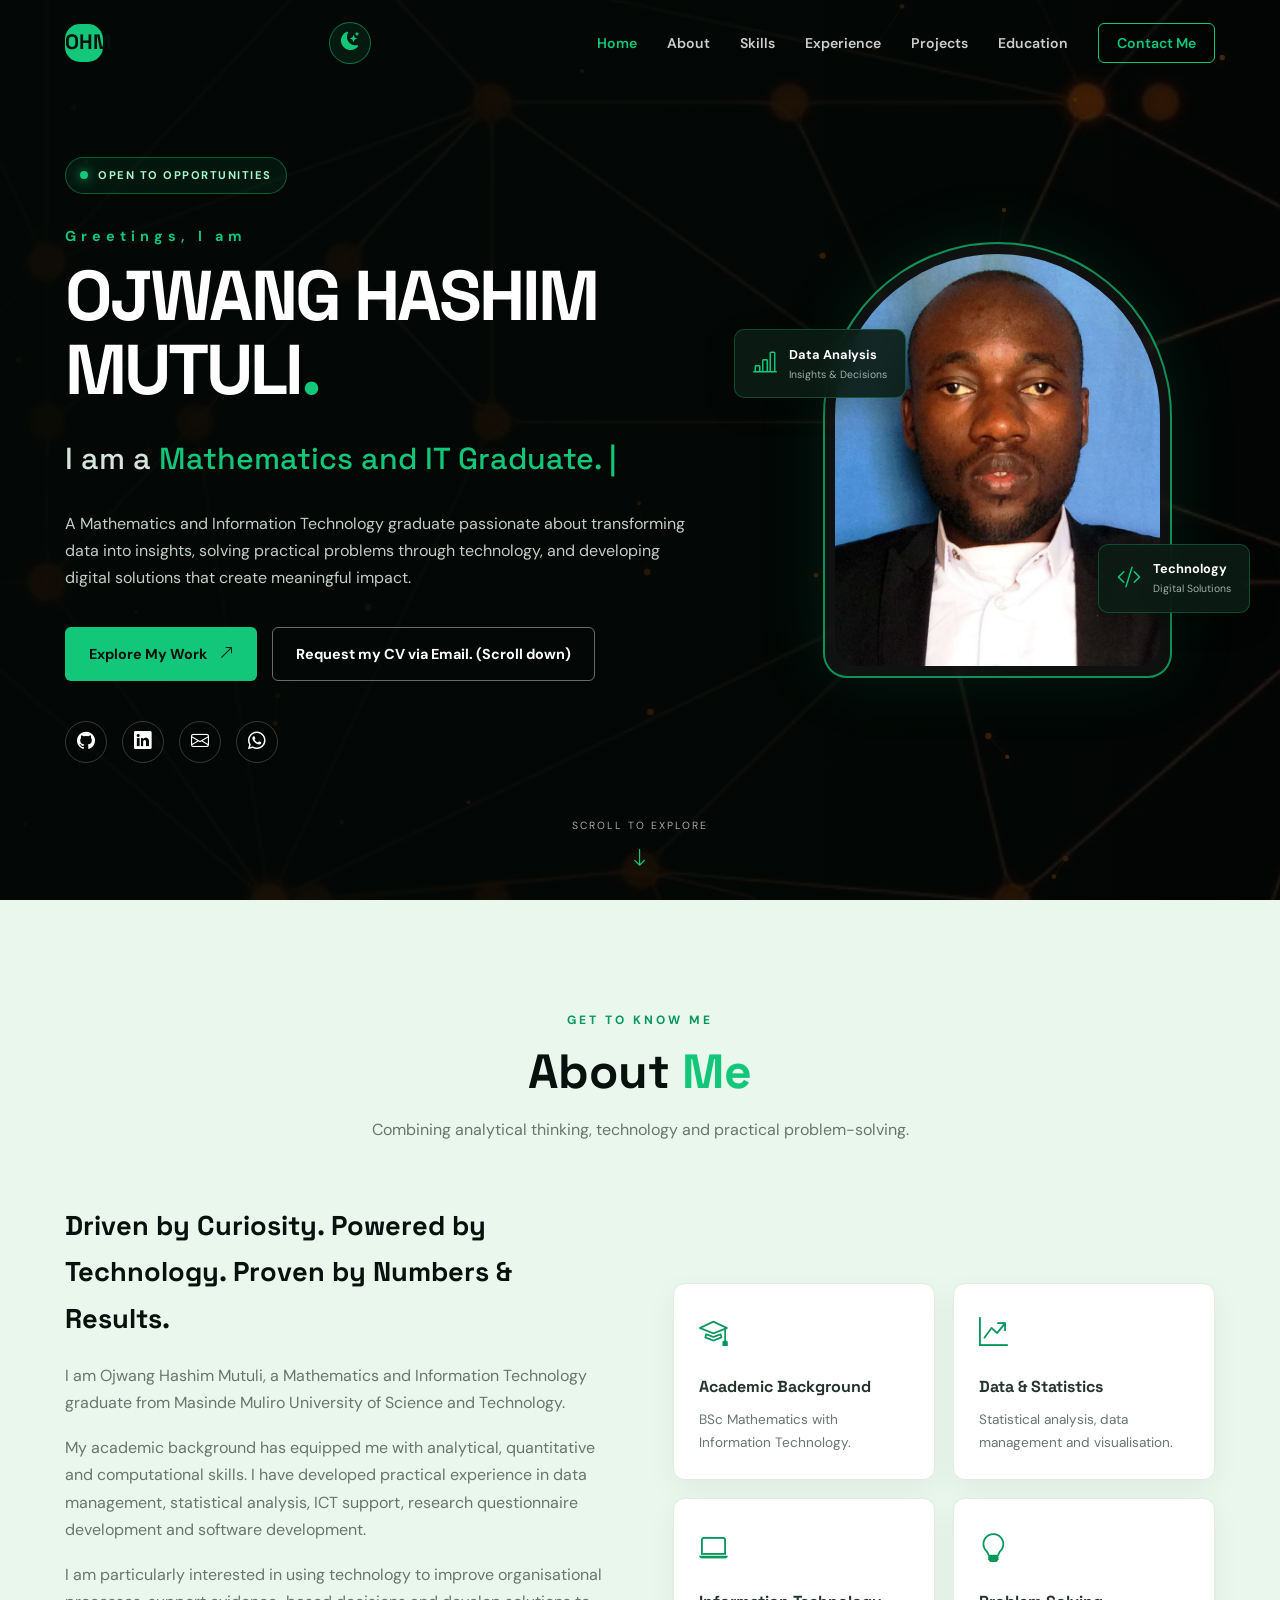
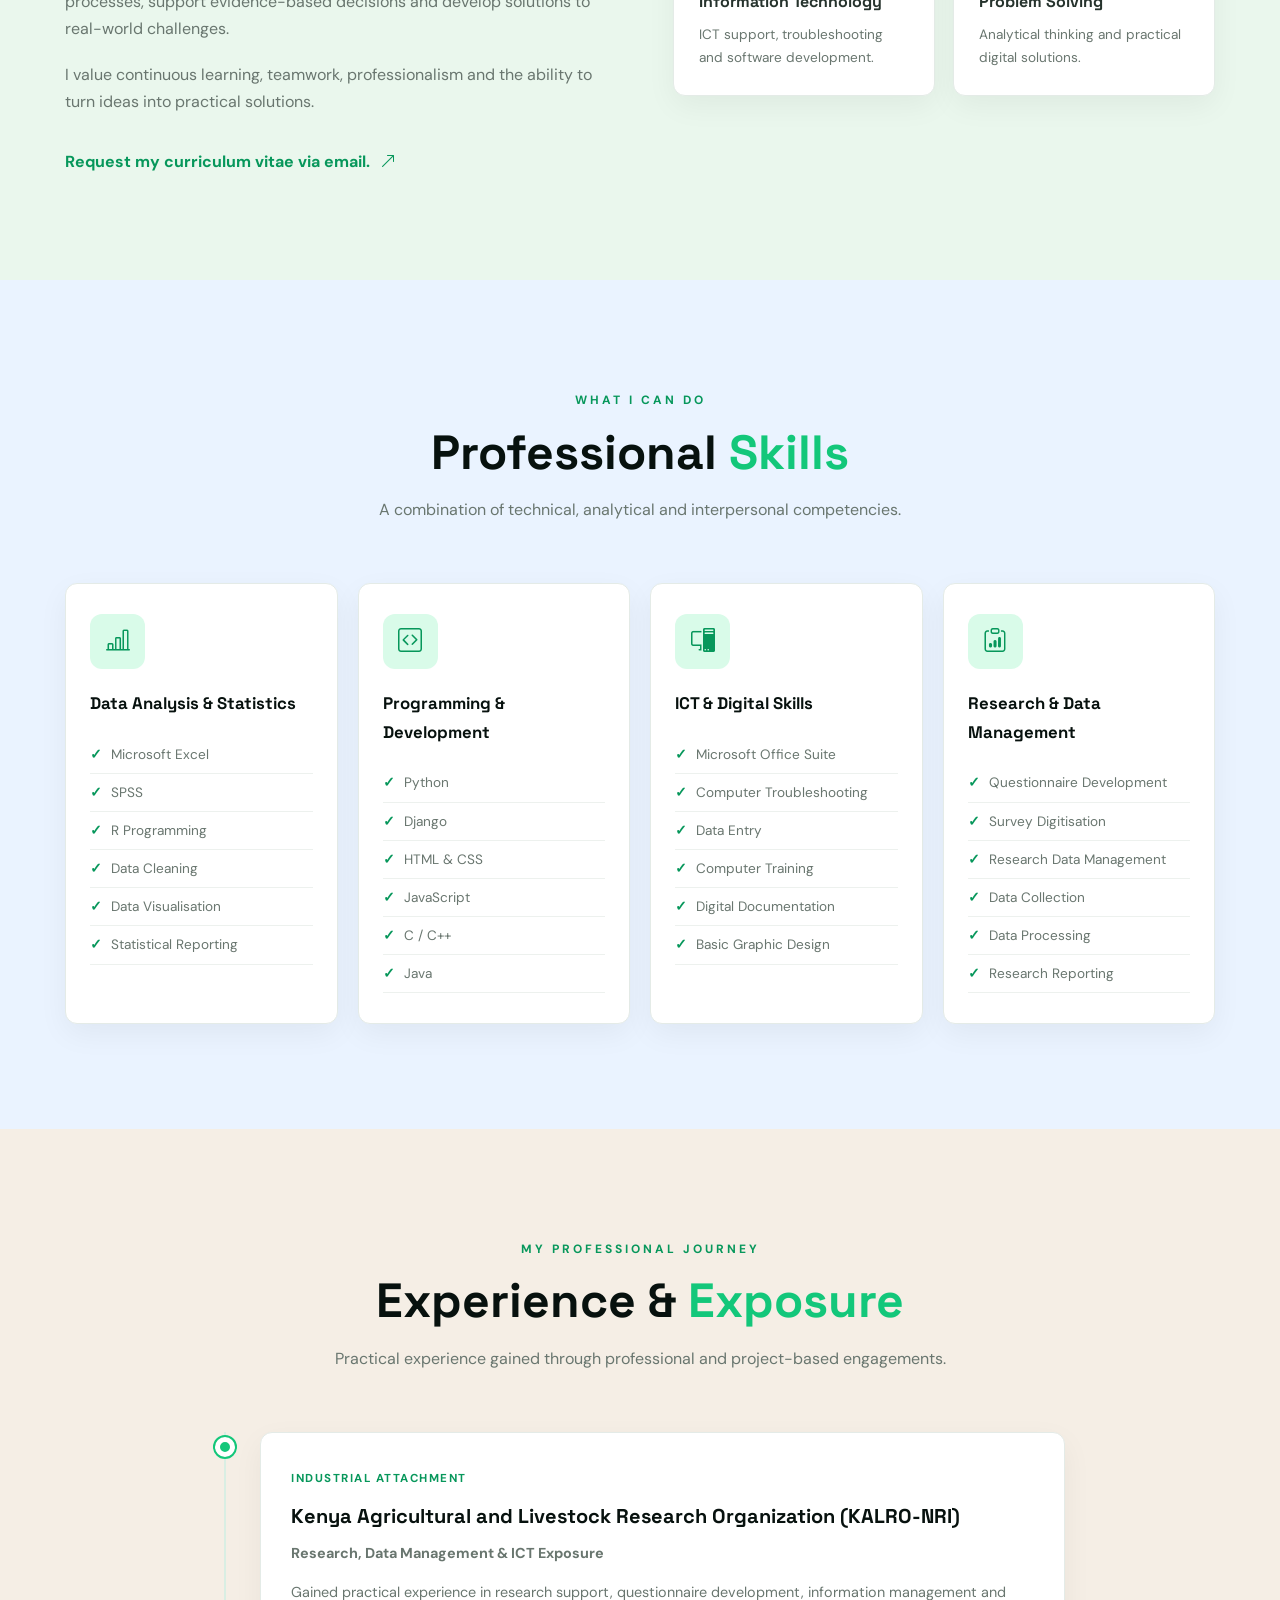
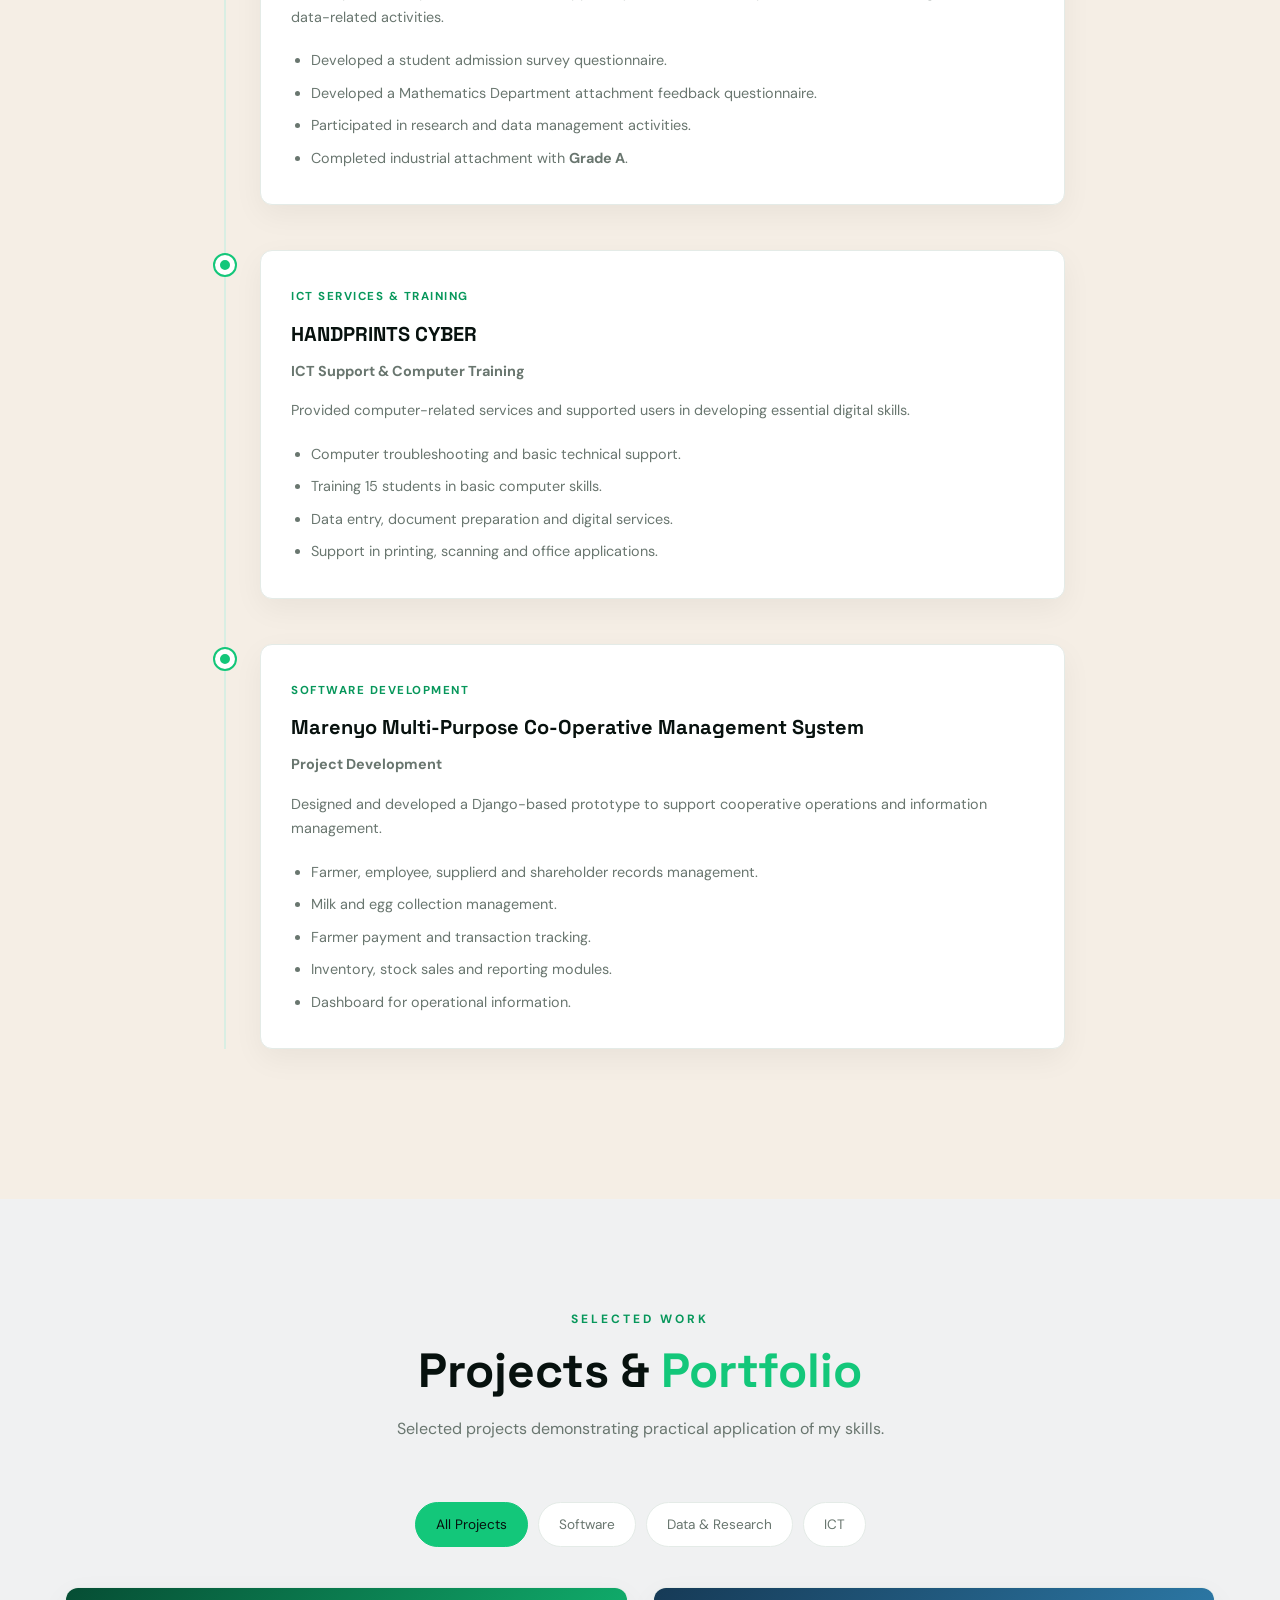
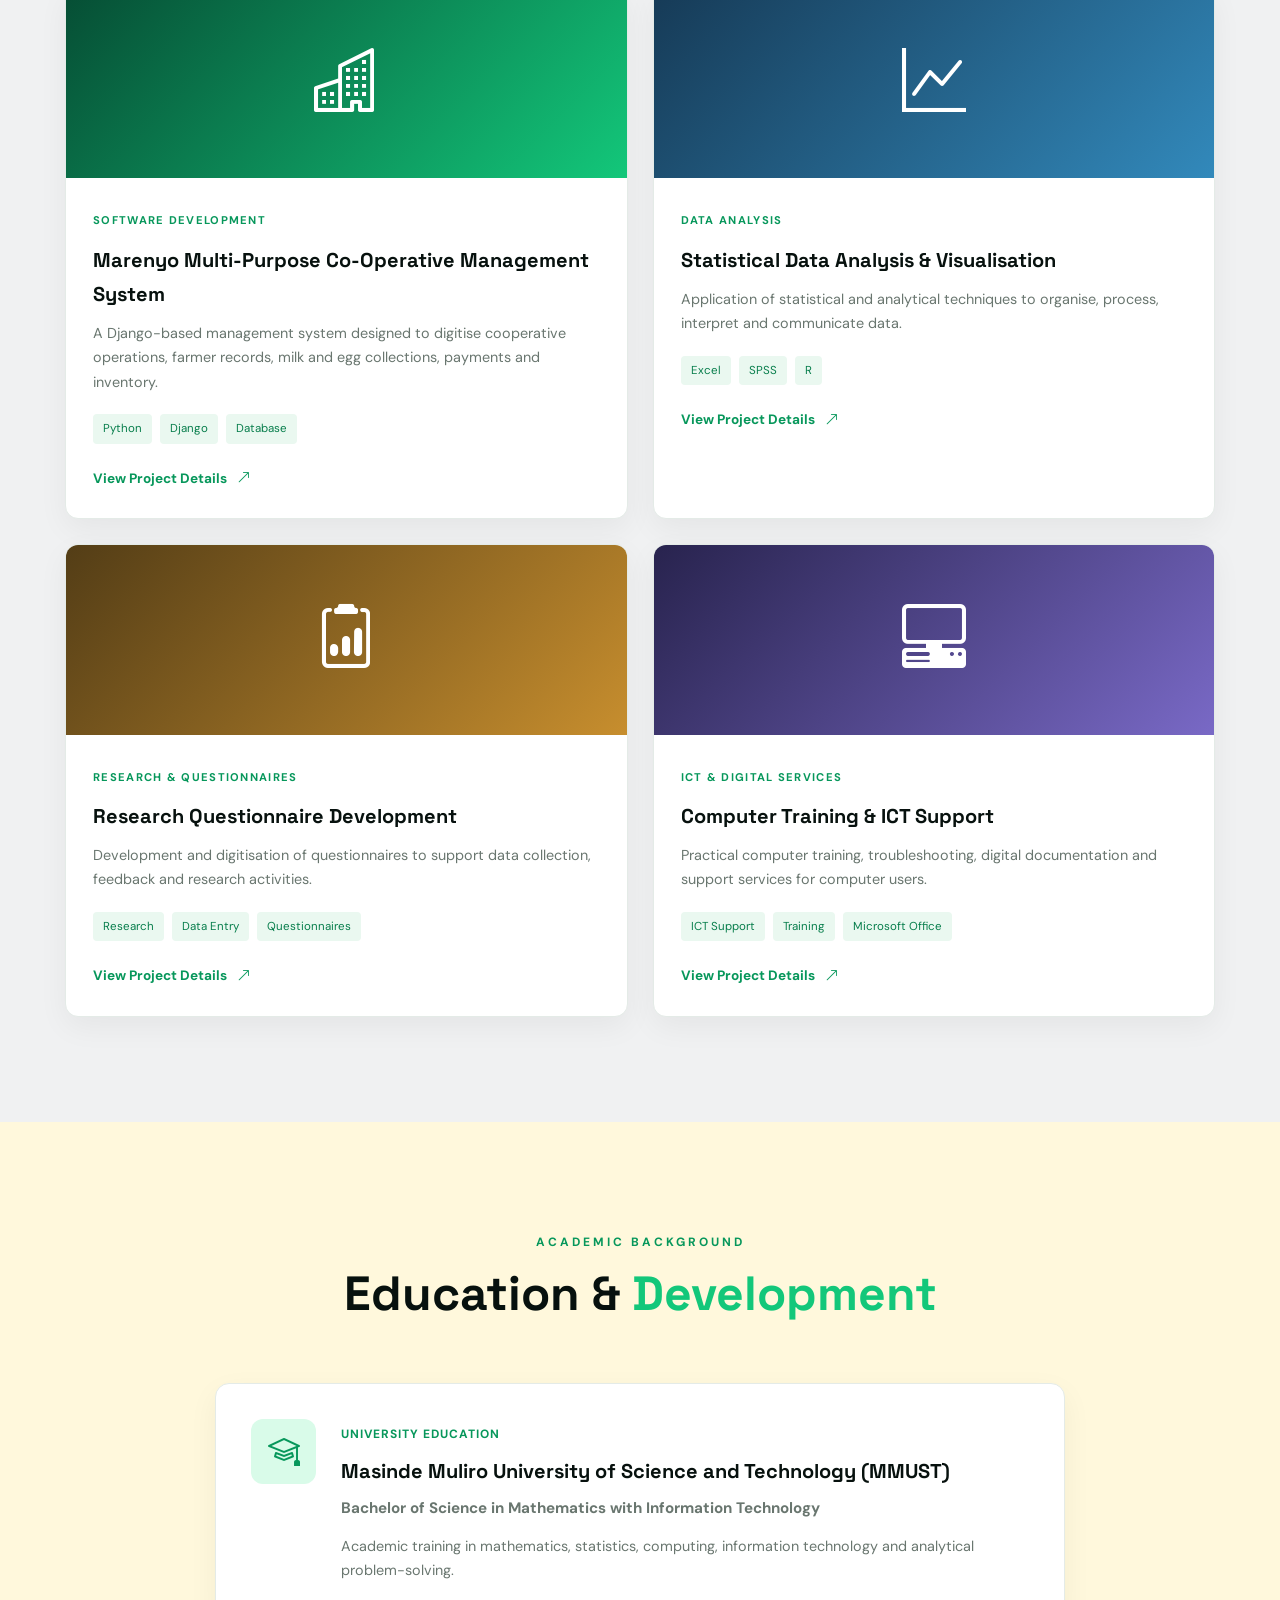
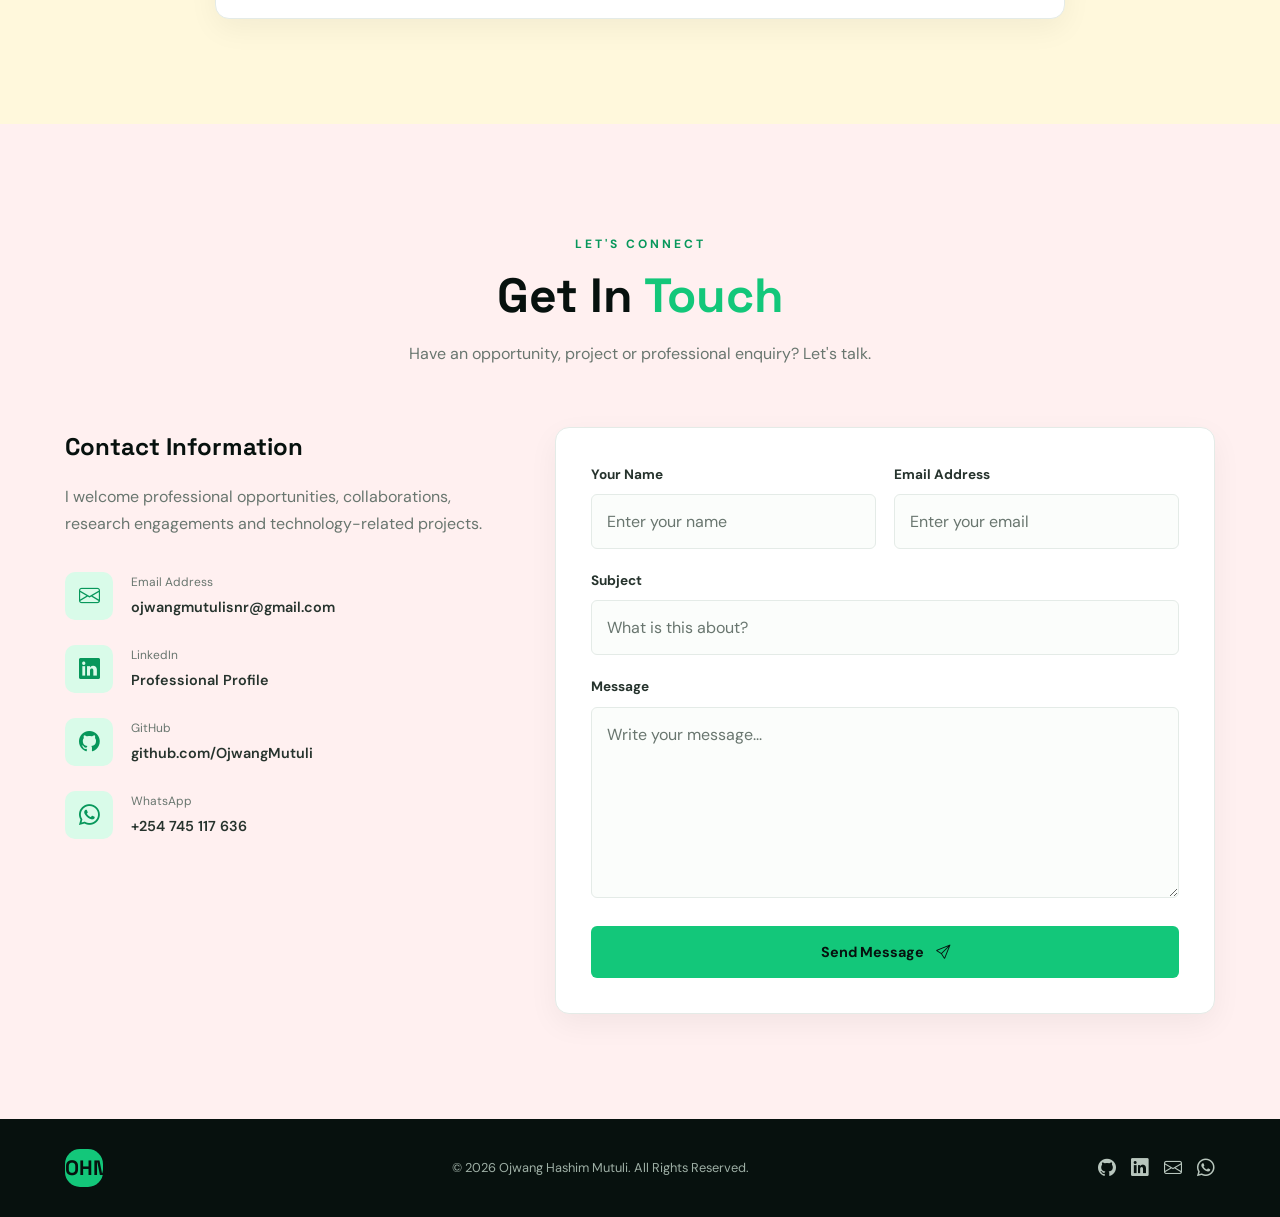
==== commit b1ea2cd3: "Add files via upload" ====
--- a/index.html
+++ b/index.html
@@ -4,8 +4,8 @@
     <meta charset="UTF-8">
     <meta name="viewport" content="width=device-width, initial-scale=1.0">
 
-    <meta name="description" content="Official professional portfolio of Ojwang Hashim Mutuli - Mathematics, ICT, Data Analysis, Research and Software Development.">
-    <meta name="author" content="Ojwang Hashim Mutuli">
+    <meta name="description" content="Official professional portfolio of OJWANG HASHIM MUTULI - Mathematics, ICT, Data Analysis, Research and Software Development.">
+    <meta name="author" content="OJWANG HASHIM MUTULI">
 
     <title>OJWANG HASHIM MUTULI | Portfolio</title>
 
@@ -33,6 +33,25 @@
     <meta name="twitter:title" content="OJWANG HASHIM MUTULI | Portfolio">
     <meta name="twitter:description" content="Mathematics and IT graduate, Data Analyst, Website and Software Developer. Explore my Portfolio.">
     <meta name="twitter:image" content="https://ojwangmutuli.github.io/assets/images/profile.jpg">
+    <script type="application/ld+json">
+        {
+            "@context": "https://schema.org",
+            "@type": "Person",
+            "name": "OJWANG HASHIM MUTULI",
+            "url": "https://ojwangmutuli.github.io/",
+            "image": "https://ojwangmutuli.github.io/assets/images/profile.jpg",
+            "jobTitle": "Data Analyst, Website and Software Developer",
+            "alumniOf": {
+            "@type": "CollegeOrUniversity",
+            "name": "Masinde Muliro University of Science and Technology (MMUST)"
+            },
+            "sameAs": [
+            "https://www.linkedin.com/in/ojwangmutuli-hashim-46a877250?utm_source=share&utm_campaign=share_via&utm_content=profile&utm_medium=android_app/",
+            "https://github.com/OjwangMutuli"
+            ]
+        }
+    </script>
+
 </head>
 
 <body>
